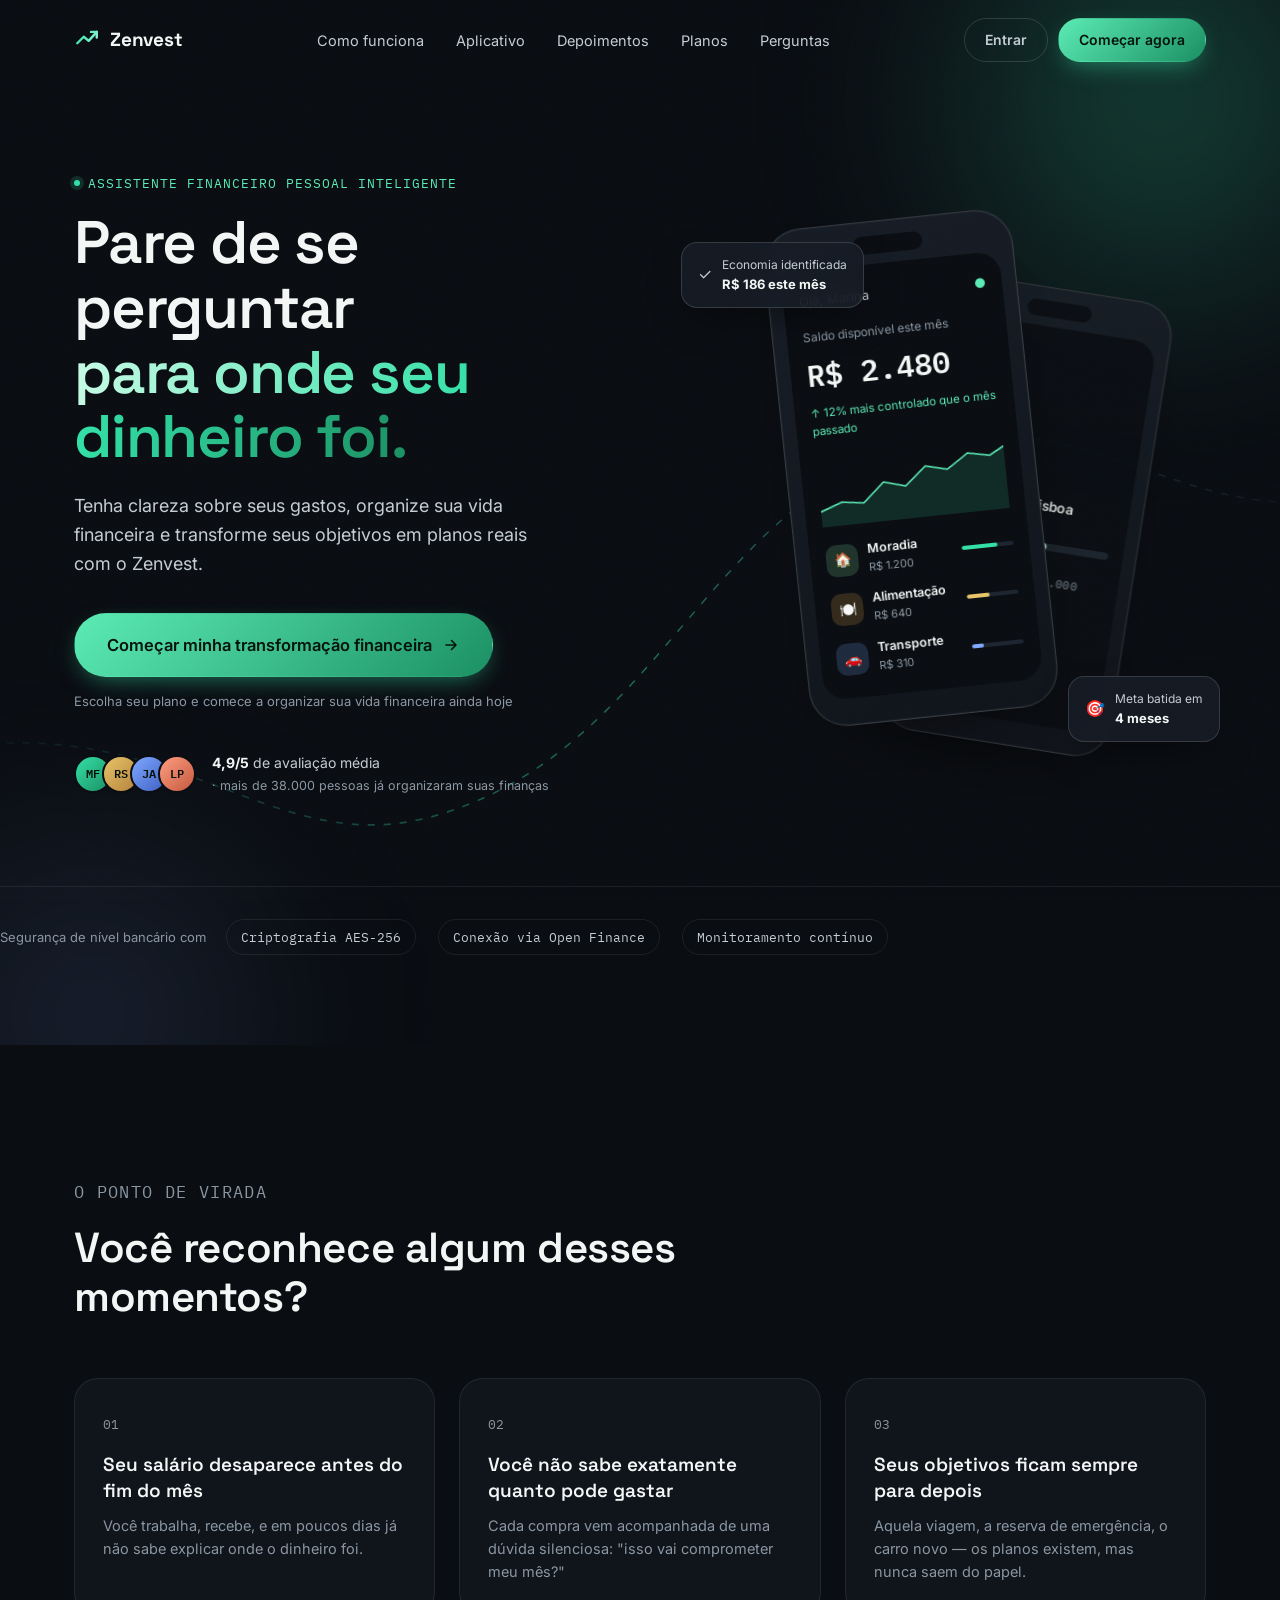
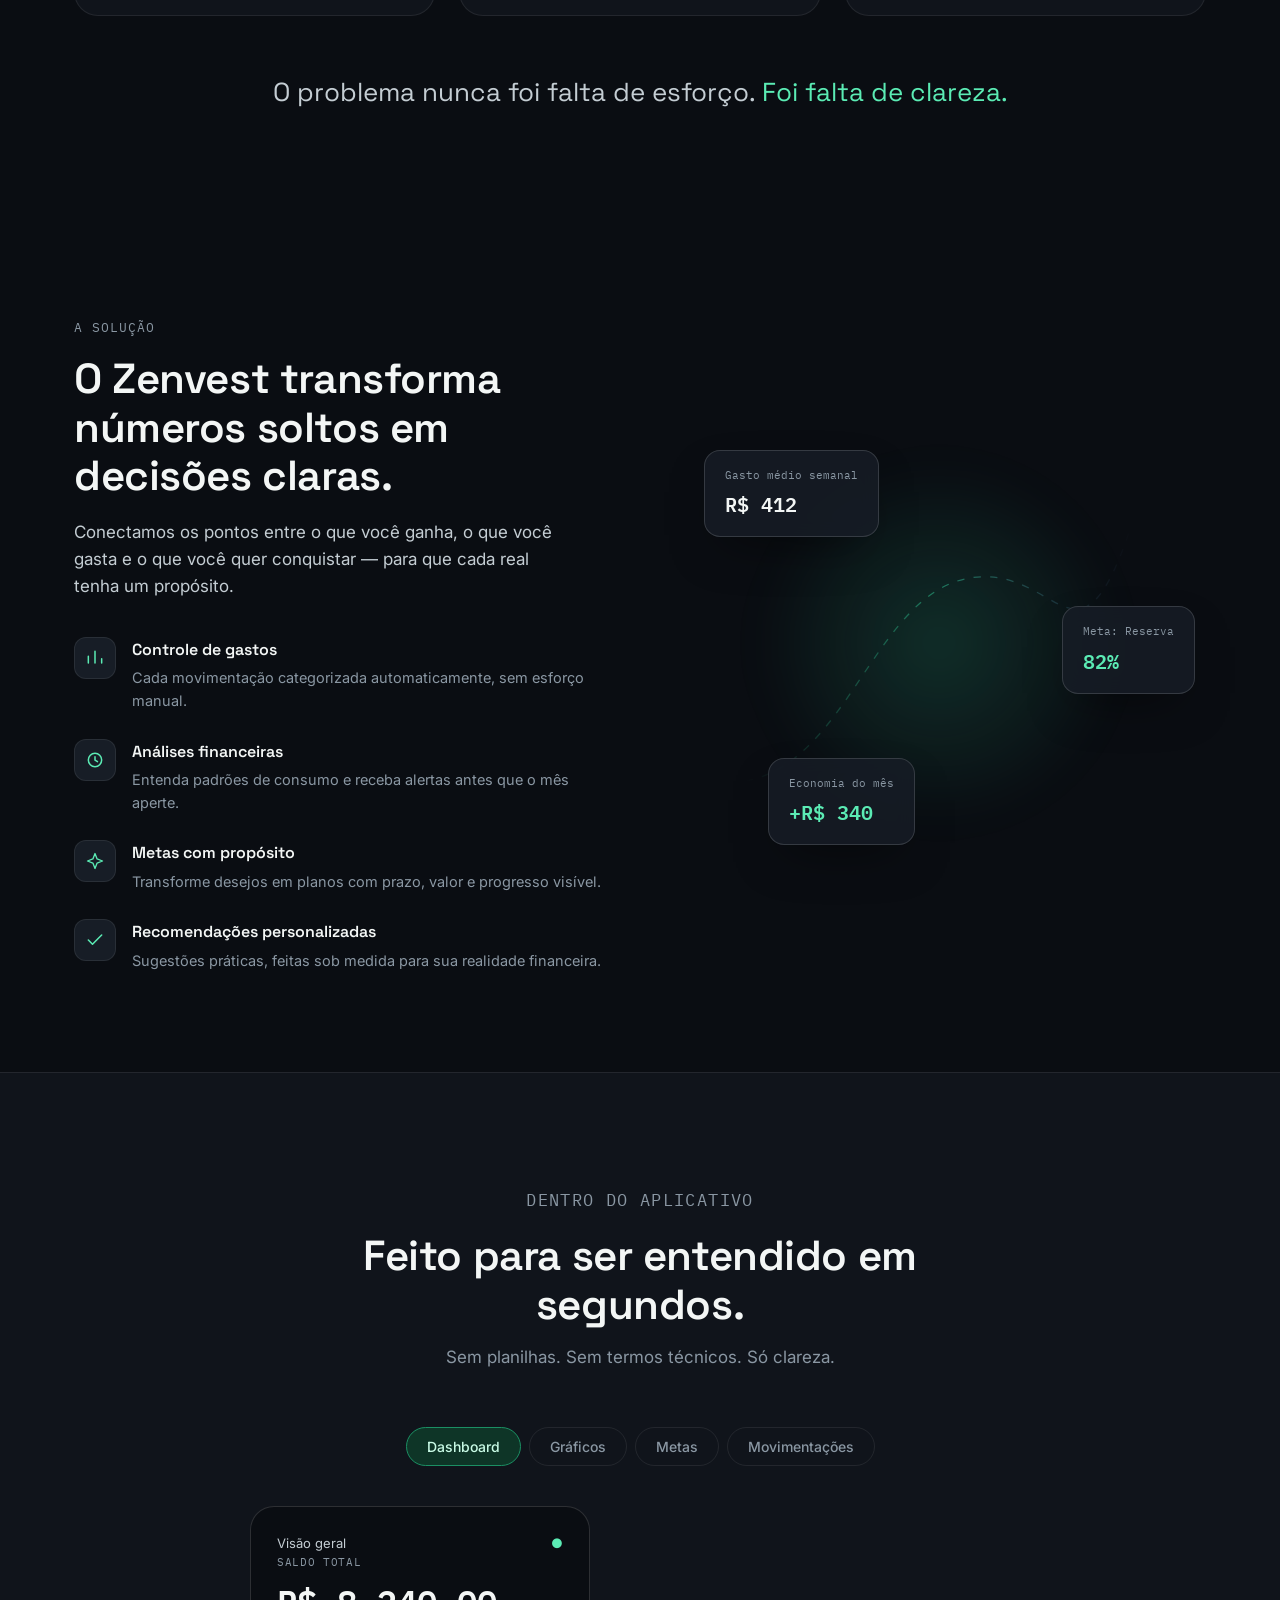
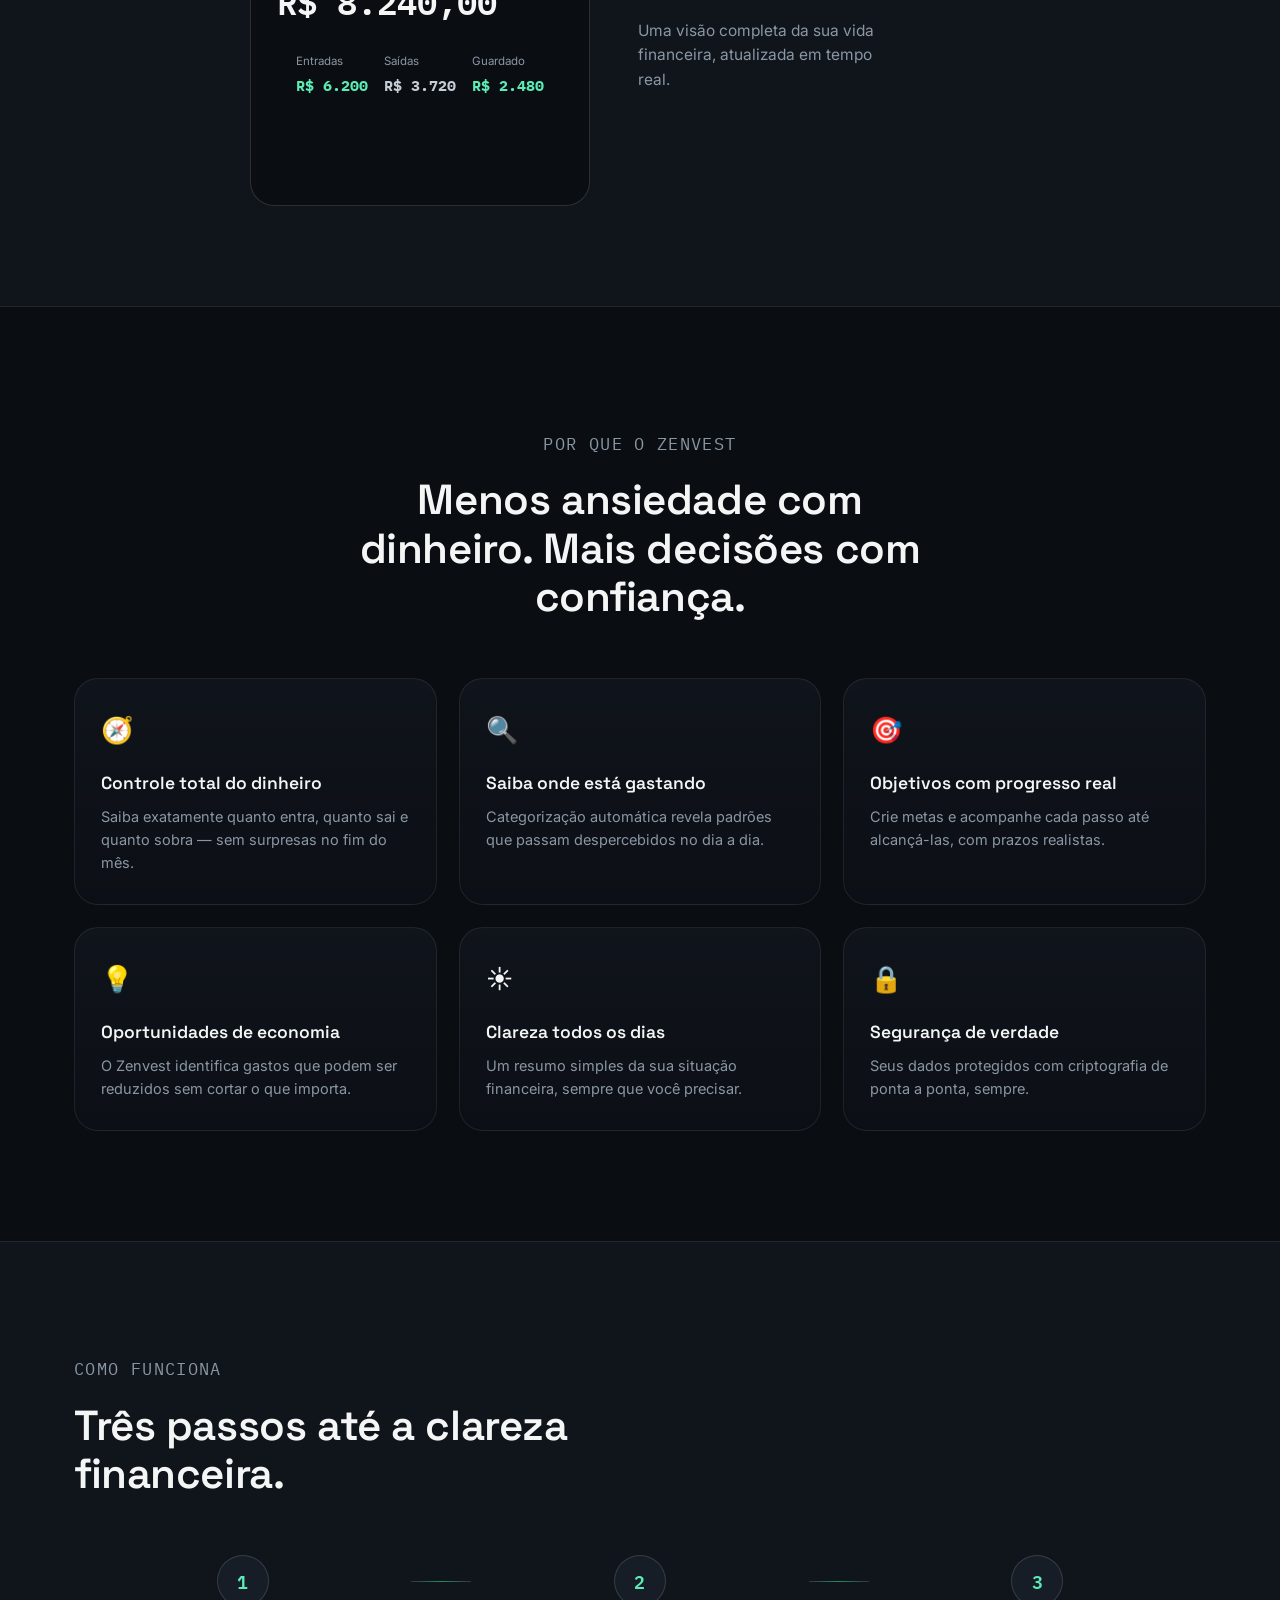
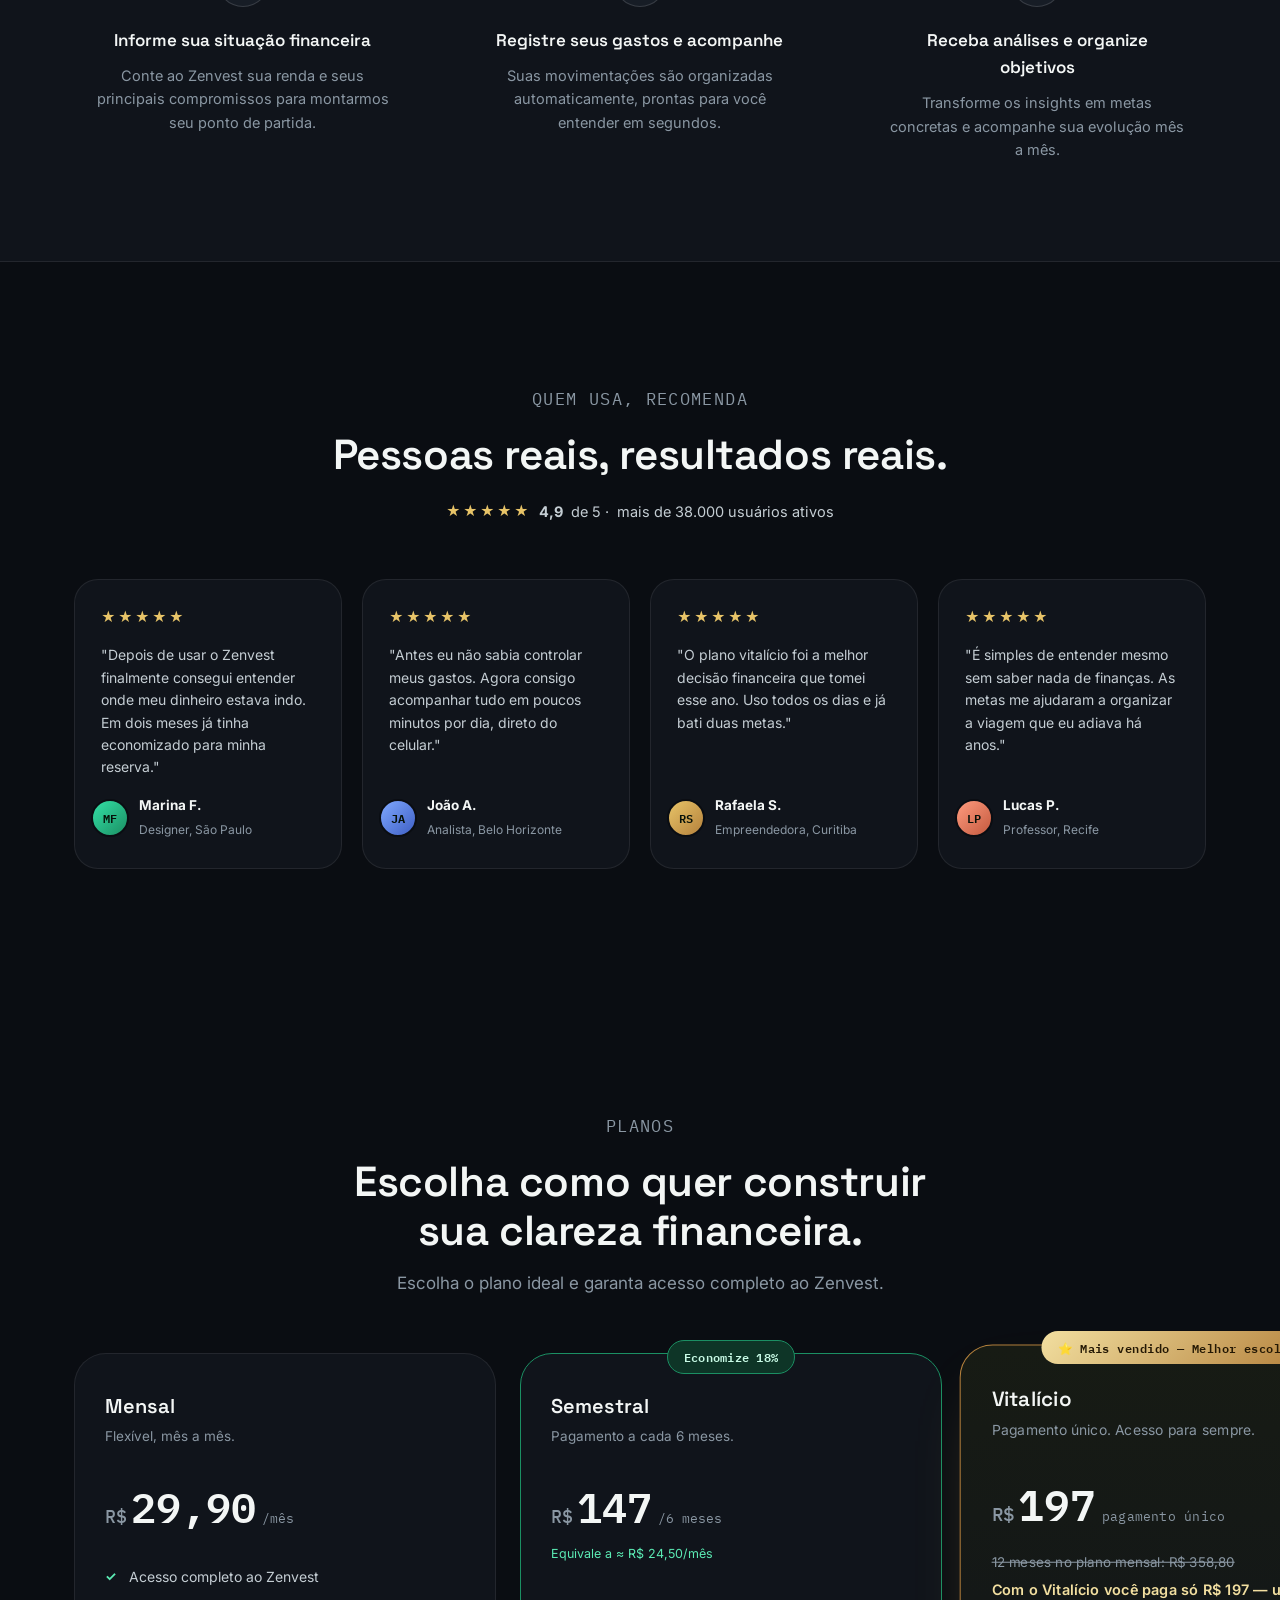
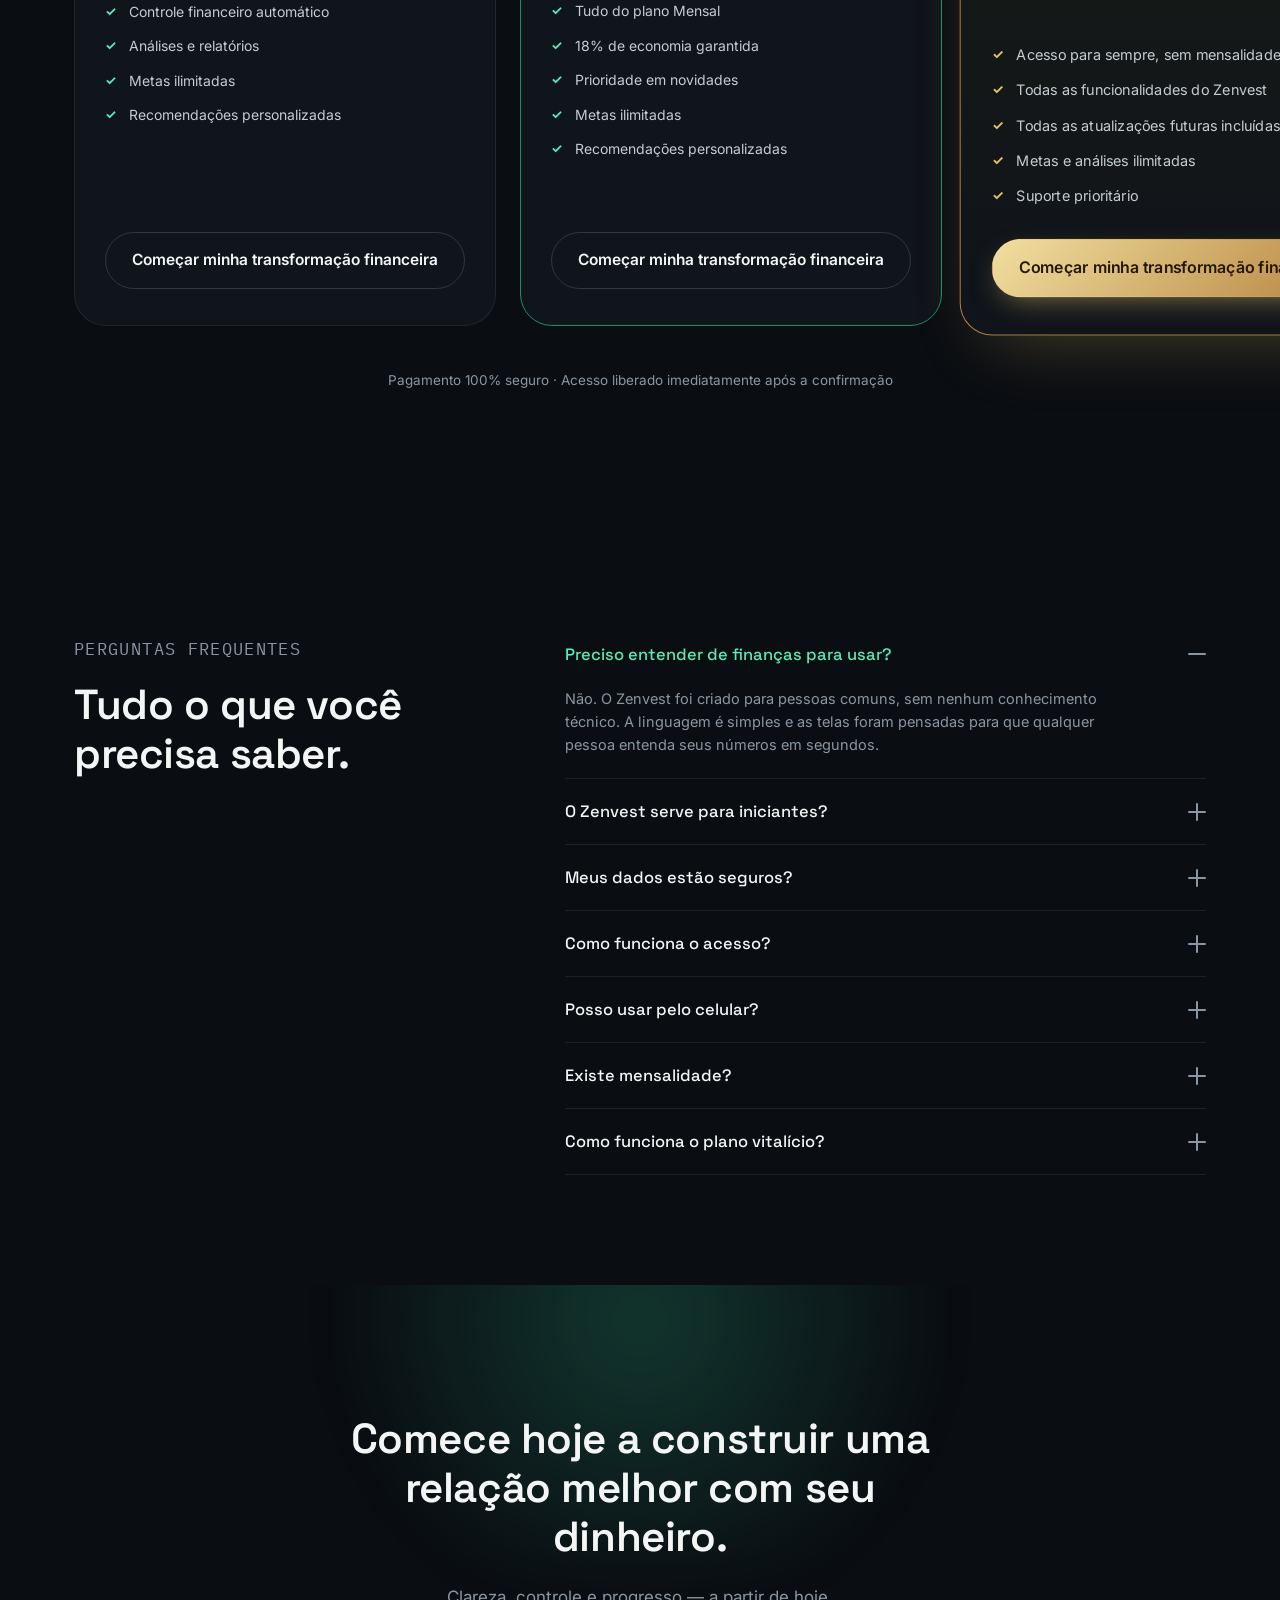
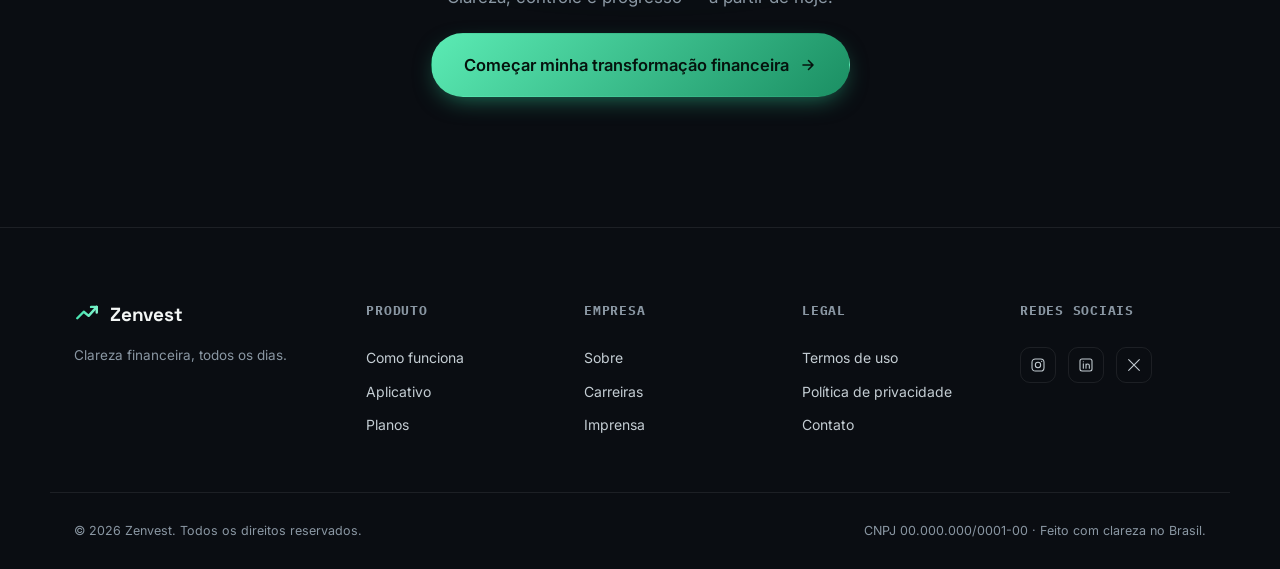
==== index.html @ 05f484bd "Add files via upload" ====
<!DOCTYPE html>
<html lang="pt-BR">
<head>
<meta charset="UTF-8">
<meta name="viewport" content="width=device-width, initial-scale=1.0">
<title>Zenvest — Transforme seus gastos em um plano para alcançar seus objetivos</title>
<meta name="description" content="O Zenvest organiza sua vida financeira, mostra para onde seu dinheiro vai e transforma seus objetivos em planos reais. Clareza, controle e liberdade financeira.">
<meta name="theme-color" content="#0A0D12">

<!-- Open Graph -->
<meta property="og:title" content="Zenvest — Clareza financeira, todos os dias.">
<meta property="og:description" content="Transforme seus gastos em um plano para alcançar seus objetivos.">
<meta property="og:type" content="website">

<link rel="preconnect" href="https://fonts.googleapis.com">
<link rel="preconnect" href="https://fonts.gstatic.com" crossorigin>
<link href="https://fonts.googleapis.com/css2?family=Space+Grotesk:wght@400;500;600;700&family=Inter:wght@400;500;600;700;800&family=IBM+Plex+Mono:wght@400;500;600&display=swap" rel="stylesheet">

<link rel="stylesheet" href="style.css">
</head>
<body>

<!-- ================= NOISE / GRAIN OVERLAY ================= -->
<div class="grain" aria-hidden="true"></div>

<svg width="0" height="0" style="position:absolute" aria-hidden="true">
  <defs>
    <linearGradient id="flowGrad" x1="0" y1="0" x2="1" y2="0">
      <stop offset="0%" stop-color="#33E0A6" stop-opacity="0"/>
      <stop offset="50%" stop-color="#33E0A6" stop-opacity="0.9"/>
      <stop offset="100%" stop-color="#7FA8FF" stop-opacity="0"/>
    </linearGradient>
  </defs>
</svg>

<!-- ================= HEADER ================= -->
<header class="header" id="header">
  <div class="container header__inner">
    <a href="#top" class="logo" aria-label="Zenvest — página inicial">
      <span class="logo__mark" aria-hidden="true">
        <svg viewBox="0 0 32 32" fill="none" xmlns="http://www.w3.org/2000/svg">
          <path d="M4 20L12 12L18 17L28 6" stroke="url(#logoGrad)" stroke-width="3" stroke-linecap="round" stroke-linejoin="round"/>
          <path d="M21 6H28V13" stroke="url(#logoGrad)" stroke-width="3" stroke-linecap="round" stroke-linejoin="round"/>
          <defs>
            <linearGradient id="logoGrad" x1="4" y1="6" x2="28" y2="20" gradientUnits="userSpaceOnUse">
              <stop stop-color="#33E0A6"/>
              <stop offset="1" stop-color="#8FF6D3"/>
            </linearGradient>
          </defs>
        </svg>
      </span>
      <span class="logo__text">Zenvest</span>
    </a>

    <nav class="nav" aria-label="Navegação principal">
      <a href="#solucao">Como funciona</a>
      <a href="#demonstracao">Aplicativo</a>
      <a href="#depoimentos">Depoimentos</a>
      <a href="#planos">Planos</a>
      <a href="#faq">Perguntas</a>
    </nav>

    <div class="header__cta">
      <a href="#planos" class="btn btn--ghost btn--sm">Entrar</a>
      <a href="#planos" class="btn btn--primary btn--sm">Começar agora</a>
    </div>

    <button class="menu-toggle" id="menuToggle" aria-label="Abrir menu" aria-expanded="false">
      <span></span><span></span><span></span>
    </button>
  </div>

  <div class="mobile-nav" id="mobileNav">
    <a href="#solucao">Como funciona</a>
    <a href="#demonstracao">Aplicativo</a>
    <a href="#depoimentos">Depoimentos</a>
    <a href="#planos">Planos</a>
    <a href="#faq">Perguntas</a>
    <a href="#planos" class="btn btn--primary">Começar agora</a>
  </div>
</header>

<main id="top">

  <!-- ================= HERO ================= -->
  <section class="hero" id="hero">
    <div class="hero__glow hero__glow--a" aria-hidden="true"></div>
    <div class="hero__glow hero__glow--b" aria-hidden="true"></div>

    <!-- Signature: the "money river" flow line running through the hero -->
    <svg class="flow-line flow-line--hero" viewBox="0 0 1440 900" preserveAspectRatio="none" aria-hidden="true">
      <path id="flowPathHero" d="M-100,650 C 200,600 300,750 500,700 C 750,640 800,420 1050,380 C 1250,350 1350,470 1550,420" />
    </svg>

    <div class="container hero__inner">
      <div class="hero__copy">
        <p class="eyebrow" data-reveal>
          <span class="eyebrow__dot"></span>Assistente financeiro pessoal inteligente
        </p>
        <h1 class="hero__title" data-reveal>
          Pare de se perguntar<br>
          <span class="text-gradient">para onde seu dinheiro foi.</span>
        </h1>
        <p class="hero__subtitle" data-reveal>
          Tenha clareza sobre seus gastos, organize sua vida financeira e transforme
          seus objetivos em planos reais com o Zenvest.
        </p>

        <div class="hero__actions" data-reveal>
          <a href="#planos" class="btn btn--primary btn--lg">
            Começar minha transformação financeira
            <svg width="18" height="18" viewBox="0 0 18 18" fill="none"><path d="M4 9H14M14 9L9.5 4.5M14 9L9.5 13.5" stroke="currentColor" stroke-width="1.6" stroke-linecap="round" stroke-linejoin="round"/></svg>
          </a>
          <p class="hero__microcopy">Escolha seu plano e comece a organizar sua vida financeira ainda hoje</p>
        </div>

        <div class="hero__proof" data-reveal>
          <div class="avatar-stack" aria-hidden="true">
            <span class="avatar" style="--c1:#33E0A6;--c2:#1B8F63;">MF</span>
            <span class="avatar" style="--c1:#E8C468;--c2:#B4813C;">RS</span>
            <span class="avatar" style="--c1:#7FA8FF;--c2:#3E5FC4;">JA</span>
            <span class="avatar" style="--c1:#FF9C7F;--c2:#C4593E;">LP</span>
          </div>
          <div class="hero__proof-text">
            <strong>4,9/5</strong> de avaliação média
            <span>· mais de 38.000 pessoas já organizaram suas finanças</span>
          </div>
        </div>
      </div>

      <div class="hero__visual" data-reveal>
        <div class="phone-stage">
          <!-- Back phone -->
          <div class="phone phone--back">
            <div class="phone__notch"></div>
            <div class="phone__screen phone__screen--goals">
              <p class="mini-label">Meta</p>
              <p class="mini-title">Viagem para Lisboa</p>
              <div class="mini-progress"><span style="width:64%"></span></div>
              <p class="mini-value">R$ 3.840 <em>de R$ 6.000</em></p>
            </div>
          </div>

          <!-- Front phone: main dashboard -->
          <div class="phone phone--front">
            <div class="phone__notch"></div>
            <div class="phone__screen">
              <div class="app-topbar">
                <span>Olá, Marina</span>
                <span class="app-topbar__icon" aria-hidden="true">●</span>
              </div>

              <div class="app-balance">
                <p class="app-balance__label">Saldo disponível este mês</p>
                <p class="app-balance__value">R$ <span id="counterBalance">2.480</span></p>
                <p class="app-balance__delta">↑ 12% mais controlado que o mês passado</p>
              </div>

              <div class="app-chart" aria-hidden="true">
                <svg viewBox="0 0 260 90" preserveAspectRatio="none">
                  <path class="app-chart__area" d="M0,70 L30,60 L60,64 L90,40 L120,48 L150,25 L180,32 L210,14 L240,20 L260,10 L260,90 L0,90 Z"/>
                  <path class="app-chart__line" d="M0,70 L30,60 L60,64 L90,40 L120,48 L150,25 L180,32 L210,14 L240,20 L260,10"/>
                </svg>
              </div>

              <div class="app-list">
                <div class="app-list__item">
                  <span class="app-list__icon" style="--bg:#20342C;--fg:#33E0A6;">🏠</span>
                  <span class="app-list__info"><strong>Moradia</strong><em>R$ 1.200</em></span>
                  <span class="app-list__bar"><i style="width:70%;background:#33E0A6;"></i></span>
                </div>
                <div class="app-list__item">
                  <span class="app-list__icon" style="--bg:#332A1B;--fg:#E8C468;">🍽️</span>
                  <span class="app-list__info"><strong>Alimentação</strong><em>R$ 640</em></span>
                  <span class="app-list__bar"><i style="width:45%;background:#E8C468;"></i></span>
                </div>
                <div class="app-list__item">
                  <span class="app-list__icon" style="--bg:#1E2A3D;--fg:#7FA8FF;">🚗</span>
                  <span class="app-list__info"><strong>Transporte</strong><em>R$ 310</em></span>
                  <span class="app-list__bar"><i style="width:24%;background:#7FA8FF;"></i></span>
                </div>
              </div>
            </div>
          </div>

          <!-- Floating chip -->
          <div class="float-chip float-chip--save">
            <span class="float-chip__icon">✓</span>
            <span>Economia identificada<br><strong>R$ 186 este mês</strong></span>
          </div>
          <div class="float-chip float-chip--goal">
            <span class="float-chip__icon">🎯</span>
            <span>Meta batida em<br><strong>4 meses</strong></span>
          </div>
        </div>
      </div>
    </div>

    <div class="hero__logos" data-reveal>
      <p>Segurança de nível bancário com</p>
      <div class="hero__logos-row">
        <span>Criptografia AES-256</span>
        <span>Conexão via Open Finance</span>
        <span>Monitoramento contínuo</span>
      </div>
    </div>
  </section>

  <!-- ================= PROBLEMA ================= -->
  <section class="problem" id="problema">
    <div class="container">
      <div class="section-head" data-reveal>
        <p class="eyebrow eyebrow--muted">O ponto de virada</p>
        <h2>Você reconhece algum desses momentos?</h2>
      </div>

      <div class="problem__grid">
        <article class="problem__card" data-reveal>
          <span class="problem__mark">01</span>
          <h3>Seu salário desaparece antes do fim do mês</h3>
          <p>Você trabalha, recebe, e em poucos dias já não sabe explicar onde o dinheiro foi.</p>
        </article>
        <article class="problem__card" data-reveal>
          <span class="problem__mark">02</span>
          <h3>Você não sabe exatamente quanto pode gastar</h3>
          <p>Cada compra vem acompanhada de uma dúvida silenciosa: "isso vai comprometer meu mês?"</p>
        </article>
        <article class="problem__card" data-reveal>
          <span class="problem__mark">03</span>
          <h3>Seus objetivos ficam sempre para depois</h3>
          <p>Aquela viagem, a reserva de emergência, o carro novo — os planos existem, mas nunca saem do papel.</p>
        </article>
      </div>

      <p class="problem__bridge" data-reveal>
        O problema nunca foi falta de esforço. <span>Foi falta de clareza.</span>
      </p>
    </div>
  </section>

  <!-- ================= SOLUÇÃO ================= -->
  <section class="solution" id="solucao">
    <div class="container solution__inner">
      <div class="solution__copy" data-reveal>
        <p class="eyebrow eyebrow--muted">A solução</p>
        <h2>O Zenvest transforma números soltos em decisões claras.</h2>
        <p class="solution__lede">
          Conectamos os pontos entre o que você ganha, o que você gasta e o que você quer
          conquistar — para que cada real tenha um propósito.
        </p>

        <ul class="solution__list">
          <li>
            <span class="solution__icon">
              <svg viewBox="0 0 24 24" fill="none"><path d="M4 18V10M12 18V4M20 18V13" stroke="currentColor" stroke-width="1.8" stroke-linecap="round"/></svg>
            </span>
            <div><strong>Controle de gastos</strong><p>Cada movimentação categorizada automaticamente, sem esforço manual.</p></div>
          </li>
          <li>
            <span class="solution__icon">
              <svg viewBox="0 0 24 24" fill="none"><circle cx="12" cy="12" r="8" stroke="currentColor" stroke-width="1.8"/><path d="M12 8V12L15 14" stroke="currentColor" stroke-width="1.8" stroke-linecap="round"/></svg>
            </span>
            <div><strong>Análises financeiras</strong><p>Entenda padrões de consumo e receba alertas antes que o mês aperte.</p></div>
          </li>
          <li>
            <span class="solution__icon">
              <svg viewBox="0 0 24 24" fill="none"><path d="M12 3L14.5 9.5L21 12L14.5 14.5L12 21L9.5 14.5L3 12L9.5 9.5L12 3Z" stroke="currentColor" stroke-width="1.6" stroke-linejoin="round"/></svg>
            </span>
            <div><strong>Metas com propósito</strong><p>Transforme desejos em planos com prazo, valor e progresso visível.</p></div>
          </li>
          <li>
            <span class="solution__icon">
              <svg viewBox="0 0 24 24" fill="none"><path d="M4 12L9 17L20 6" stroke="currentColor" stroke-width="1.8" stroke-linecap="round" stroke-linejoin="round"/></svg>
            </span>
            <div><strong>Recomendações personalizadas</strong><p>Sugestões práticas, feitas sob medida para sua realidade financeira.</p></div>
          </li>
        </ul>
      </div>

      <div class="solution__visual" data-reveal>
        <div class="orbit-card orbit-card--1">
          <span class="orbit-card__label">Gasto médio semanal</span>
          <span class="orbit-card__value">R$ 412</span>
        </div>
        <div class="orbit-card orbit-card--2">
          <span class="orbit-card__label">Meta: Reserva</span>
          <span class="orbit-card__value">82%</span>
        </div>
        <div class="orbit-card orbit-card--3">
          <span class="orbit-card__label">Economia do mês</span>
          <span class="orbit-card__value">+R$ 340</span>
        </div>
        <svg class="flow-line flow-line--solution" viewBox="0 0 500 500" aria-hidden="true">
          <path d="M40,400 C 150,380 180,200 280,180 C 380,160 400,300 460,120" />
        </svg>
        <div class="ring-glow" aria-hidden="true"></div>
      </div>
    </div>
  </section>

  <!-- ================= DEMONSTRAÇÃO DO APLICATIVO ================= -->
  <section class="demo" id="demonstracao">
    <div class="container">
      <div class="section-head section-head--center" data-reveal>
        <p class="eyebrow eyebrow--muted">Dentro do aplicativo</p>
        <h2>Feito para ser entendido em segundos.</h2>
        <p>Sem planilhas. Sem termos técnicos. Só clareza.</p>
      </div>

      <div class="demo__tabs" role="tablist" data-reveal>
        <button class="demo__tab is-active" data-tab="dashboard" role="tab" aria-selected="true">Dashboard</button>
        <button class="demo__tab" data-tab="graficos" role="tab" aria-selected="false">Gráficos</button>
        <button class="demo__tab" data-tab="metas" role="tab" aria-selected="false">Metas</button>
        <button class="demo__tab" data-tab="movimentacoes" role="tab" aria-selected="false">Movimentações</button>
      </div>

      <div class="demo__stage" data-reveal>
        <div class="demo__panel is-active" data-panel="dashboard">
          <div class="demo__frame">
            <div class="app-topbar"><span>Visão geral</span><span class="app-topbar__icon">●</span></div>
            <p class="mini-label">Saldo total</p>
            <p class="app-balance__value app-balance__value--dark">R$ 8.240,00</p>
            <div class="demo__row">
              <div class="demo__stat"><em>Entradas</em><strong class="up">R$ 6.200</strong></div>
              <div class="demo__stat"><em>Saídas</em><strong class="down">R$ 3.720</strong></div>
              <div class="demo__stat"><em>Guardado</em><strong class="up">R$ 2.480</strong></div>
            </div>
          </div>
          <p class="demo__caption">Uma visão completa da sua vida financeira, atualizada em tempo real.</p>
        </div>

        <div class="demo__panel" data-panel="graficos">
          <div class="demo__frame">
            <div class="app-topbar"><span>Gastos por categoria</span><span class="app-topbar__icon">●</span></div>
            <div class="donut-wrap">
              <svg viewBox="0 0 120 120" class="donut">
                <circle cx="60" cy="60" r="46" fill="none" stroke="#1C232B" stroke-width="16"/>
                <circle cx="60" cy="60" r="46" fill="none" stroke="#33E0A6" stroke-width="16" stroke-dasharray="289" stroke-dashoffset="120" stroke-linecap="round" transform="rotate(-90 60 60)"/>
                <circle cx="60" cy="60" r="46" fill="none" stroke="#E8C468" stroke-width="16" stroke-dasharray="289" stroke-dashoffset="230" stroke-linecap="round" transform="rotate(45 60 60)"/>
              </svg>
              <ul class="donut__legend">
                <li><i style="background:#33E0A6"></i>Moradia — 41%</li>
                <li><i style="background:#E8C468"></i>Alimentação — 26%</li>
                <li><i style="background:#1C232B;border:1px solid #333"></i>Outros — 33%</li>
              </ul>
            </div>
          </div>
          <p class="demo__caption">Gráficos simples que mostram exatamente para onde seu dinheiro está indo.</p>
        </div>

        <div class="demo__panel" data-panel="metas">
          <div class="demo__frame">
            <div class="app-topbar"><span>Minhas metas</span><span class="app-topbar__icon">●</span></div>
            <div class="goal-row">
              <p class="mini-title">Reserva de emergência</p>
              <div class="mini-progress"><span style="width:82%"></span></div>
              <p class="mini-value">R$ 8.200 <em>de R$ 10.000</em></p>
            </div>
            <div class="goal-row">
              <p class="mini-title">Viagem para Lisboa</p>
              <div class="mini-progress"><span style="width:64%"></span></div>
              <p class="mini-value">R$ 3.840 <em>de R$ 6.000</em></p>
            </div>
          </div>
          <p class="demo__caption">Acompanhe cada objetivo com prazos e valores claros, sempre à vista.</p>
        </div>

        <div class="demo__panel" data-panel="movimentacoes">
          <div class="demo__frame">
            <div class="app-topbar"><span>Movimentações</span><span class="app-topbar__icon">●</span></div>
            <div class="app-list">
              <div class="app-list__item"><span class="app-list__icon" style="--bg:#20342C;--fg:#33E0A6;">💳</span><span class="app-list__info"><strong>Supermercado</strong><em>Hoje, 14:20</em></span><span class="app-list__value down">-R$ 186</span></div>
              <div class="app-list__item"><span class="app-list__icon" style="--bg:#1E2A3D;--fg:#7FA8FF;">💼</span><span class="app-list__info"><strong>Salário</strong><em>Ontem, 09:00</em></span><span class="app-list__value up">+R$ 4.800</span></div>
              <div class="app-list__item"><span class="app-list__icon" style="--bg:#332A1B;--fg:#E8C468;">☕</span><span class="app-list__info"><strong>Cafeteria</strong><em>Ontem, 08:15</em></span><span class="app-list__value down">-R$ 24</span></div>
            </div>
          </div>
          <p class="demo__caption">Todas as transações organizadas automaticamente, sem lançar nada na mão.</p>
        </div>
      </div>
    </div>
  </section>

  <!-- ================= BENEFÍCIOS ================= -->
  <section class="benefits" id="beneficios">
    <div class="container">
      <div class="section-head section-head--center" data-reveal>
        <p class="eyebrow eyebrow--muted">Por que o Zenvest</p>
        <h2>Menos ansiedade com dinheiro. Mais decisões com confiança.</h2>
      </div>

      <div class="benefits__grid">
        <article class="benefit-card" data-reveal>
          <span class="benefit-card__icon">🧭</span>
          <h3>Controle total do dinheiro</h3>
          <p>Saiba exatamente quanto entra, quanto sai e quanto sobra — sem surpresas no fim do mês.</p>
        </article>
        <article class="benefit-card" data-reveal>
          <span class="benefit-card__icon">🔍</span>
          <h3>Saiba onde está gastando</h3>
          <p>Categorização automática revela padrões que passam despercebidos no dia a dia.</p>
        </article>
        <article class="benefit-card" data-reveal>
          <span class="benefit-card__icon">🎯</span>
          <h3>Objetivos com progresso real</h3>
          <p>Crie metas e acompanhe cada passo até alcançá-las, com prazos realistas.</p>
        </article>
        <article class="benefit-card" data-reveal>
          <span class="benefit-card__icon">💡</span>
          <h3>Oportunidades de economia</h3>
          <p>O Zenvest identifica gastos que podem ser reduzidos sem cortar o que importa.</p>
        </article>
        <article class="benefit-card" data-reveal>
          <span class="benefit-card__icon">☀️</span>
          <h3>Clareza todos os dias</h3>
          <p>Um resumo simples da sua situação financeira, sempre que você precisar.</p>
        </article>
        <article class="benefit-card" data-reveal>
          <span class="benefit-card__icon">🔒</span>
          <h3>Segurança de verdade</h3>
          <p>Seus dados protegidos com criptografia de ponta a ponta, sempre.</p>
        </article>
      </div>
    </div>
  </section>

  <!-- ================= COMO FUNCIONA ================= -->
  <section class="how" id="como-funciona">
    <div class="container">
      <div class="section-head" data-reveal>
        <p class="eyebrow eyebrow--muted">Como funciona</p>
        <h2>Três passos até a clareza financeira.</h2>
      </div>

      <div class="how__steps">
        <div class="how__step" data-reveal>
          <span class="how__num">1</span>
          <h3>Informe sua situação financeira</h3>
          <p>Conte ao Zenvest sua renda e seus principais compromissos para montarmos seu ponto de partida.</p>
        </div>
        <div class="how__connector" aria-hidden="true"></div>
        <div class="how__step" data-reveal>
          <span class="how__num">2</span>
          <h3>Registre seus gastos e acompanhe</h3>
          <p>Suas movimentações são organizadas automaticamente, prontas para você entender em segundos.</p>
        </div>
        <div class="how__connector" aria-hidden="true"></div>
        <div class="how__step" data-reveal>
          <span class="how__num">3</span>
          <h3>Receba análises e organize objetivos</h3>
          <p>Transforme os insights em metas concretas e acompanhe sua evolução mês a mês.</p>
        </div>
      </div>
    </div>
  </section>

  <!-- ================= PROVA SOCIAL ================= -->
  <section class="social" id="depoimentos">
    <div class="container">
      <div class="section-head section-head--center" data-reveal>
        <p class="eyebrow eyebrow--muted">Quem usa, recomenda</p>
        <h2>Pessoas reais, resultados reais.</h2>
        <div class="rating-summary">
          <div class="stars" aria-hidden="true">★★★★★</div>
          <strong>4,9</strong> de 5 · <span>mais de 38.000 usuários ativos</span>
        </div>
      </div>

      <div class="testimonials" data-reveal>
        <article class="testimonial-card">
          <div class="stars" aria-hidden="true">★★★★★</div>
          <p>"Depois de usar o Zenvest finalmente consegui entender onde meu dinheiro estava indo. Em dois meses já tinha economizado para minha reserva."</p>
          <div class="testimonial-card__author">
            <span class="avatar" style="--c1:#33E0A6;--c2:#1B8F63;">MF</span>
            <div><strong>Marina F.</strong><em>Designer, São Paulo</em></div>
          </div>
        </article>
        <article class="testimonial-card">
          <div class="stars" aria-hidden="true">★★★★★</div>
          <p>"Antes eu não sabia controlar meus gastos. Agora consigo acompanhar tudo em poucos minutos por dia, direto do celular."</p>
          <div class="testimonial-card__author">
            <span class="avatar" style="--c1:#7FA8FF;--c2:#3E5FC4;">JA</span>
            <div><strong>João A.</strong><em>Analista, Belo Horizonte</em></div>
          </div>
        </article>
        <article class="testimonial-card">
          <div class="stars" aria-hidden="true">★★★★★</div>
          <p>"O plano vitalício foi a melhor decisão financeira que tomei esse ano. Uso todos os dias e já bati duas metas."</p>
          <div class="testimonial-card__author">
            <span class="avatar" style="--c1:#E8C468;--c2:#B4813C;">RS</span>
            <div><strong>Rafaela S.</strong><em>Empreendedora, Curitiba</em></div>
          </div>
        </article>
        <article class="testimonial-card">
          <div class="stars" aria-hidden="true">★★★★★</div>
          <p>"É simples de entender mesmo sem saber nada de finanças. As metas me ajudaram a organizar a viagem que eu adiava há anos."</p>
          <div class="testimonial-card__author">
            <span class="avatar" style="--c1:#FF9C7F;--c2:#C4593E;">LP</span>
            <div><strong>Lucas P.</strong><em>Professor, Recife</em></div>
          </div>
        </article>
      </div>
    </div>
  </section>

  <!-- ================= PLANOS ================= -->
  <section class="pricing" id="planos">
    <div class="container">
      <div class="section-head section-head--center" data-reveal>
        <p class="eyebrow eyebrow--muted">Planos</p>
        <h2>Escolha como quer construir sua clareza financeira.</h2>
        <p>Escolha o plano ideal e garanta acesso completo ao Zenvest.</p>
      </div>

      <div class="pricing__grid" data-reveal>
        <!-- MENSAL -->
        <article class="plan-card">
          <div class="plan-card__head">
            <h3>Mensal</h3>
            <p>Flexível, mês a mês.</p>
          </div>
          <p class="plan-card__price"><span>R$</span>29,90<em>/mês</em></p>
          <ul class="plan-card__list">
            <li>Acesso completo ao Zenvest</li>
            <li>Controle financeiro automático</li>
            <li>Análises e relatórios</li>
            <li>Metas ilimitadas</li>
            <li>Recomendações personalizadas</li>
          </ul>
          <a href="/mensal" class="btn btn--outline btn--block">Começar minha transformação financeira</a>
        </article>

        <!-- SEMESTRAL -->
        <article class="plan-card plan-card--highlight-secondary">
          <span class="plan-card__badge plan-card__badge--secondary">Economize 18%</span>
          <div class="plan-card__head">
            <h3>Semestral</h3>
            <p>Pagamento a cada 6 meses.</p>
          </div>
          <p class="plan-card__price"><span>R$</span>147<em>/6 meses</em></p>
          <p class="plan-card__equiv">Equivale a ≈ R$ 24,50/mês</p>
          <ul class="plan-card__list">
            <li>Tudo do plano Mensal</li>
            <li>18% de economia garantida</li>
            <li>Prioridade em novidades</li>
            <li>Metas ilimitadas</li>
            <li>Recomendações personalizadas</li>
          </ul>
          <a href="/semestral" class="btn btn--outline btn--block">Começar minha transformação financeira</a>
        </article>

        <!-- VITALÍCIO -->
        <article class="plan-card plan-card--featured">
          <span class="plan-card__badge">⭐ Mais vendido — Melhor escolha</span>
          <div class="plan-card__head">
            <h3>Vitalício</h3>
            <p>Pagamento único. Acesso para sempre.</p>
          </div>
          <p class="plan-card__price"><span>R$</span>197<em>pagamento único</em></p>
          <div class="plan-card__compare">
            <p><s>12 meses no plano mensal: R$ 358,80</s></p>
            <p class="plan-card__save">Com o Vitalício você paga só R$ 197 — uma vez.</p>
          </div>
          <ul class="plan-card__list">
            <li>Acesso para sempre, sem mensalidades</li>
            <li>Todas as funcionalidades do Zenvest</li>
            <li>Todas as atualizações futuras incluídas</li>
            <li>Metas e análises ilimitadas</li>
            <li>Suporte prioritário</li>
          </ul>
          <a href="/vitalicio" class="btn btn--gold btn--block">Começar minha transformação financeira</a>
        </article>
      </div>

      <p class="pricing__footnote" data-reveal>Pagamento 100% seguro · Acesso liberado imediatamente após a confirmação</p>
    </div>
  </section>

  <!-- ================= FAQ ================= -->
  <section class="faq" id="faq">
    <div class="container faq__inner">
      <div class="section-head" data-reveal>
        <p class="eyebrow eyebrow--muted">Perguntas frequentes</p>
        <h2>Tudo o que você precisa saber.</h2>
      </div>

      <div class="accordion" data-reveal>
        <div class="accordion__item is-open">
          <button class="accordion__trigger" aria-expanded="true">
            Preciso entender de finanças para usar?
            <span class="accordion__icon"></span>
          </button>
          <div class="accordion__panel">
            <p>Não. O Zenvest foi criado para pessoas comuns, sem nenhum conhecimento técnico. A linguagem é simples e as telas foram pensadas para que qualquer pessoa entenda seus números em segundos.</p>
          </div>
        </div>
        <div class="accordion__item">
          <button class="accordion__trigger" aria-expanded="false">
            O Zenvest serve para iniciantes?
            <span class="accordion__icon"></span>
          </button>
          <div class="accordion__panel">
            <p>Sim, principalmente. A maioria das pessoas que usam o Zenvest nunca tinha controlado as finanças antes. O aplicativo guia você passo a passo, desde o primeiro dia.</p>
          </div>
        </div>
        <div class="accordion__item">
          <button class="accordion__trigger" aria-expanded="false">
            Meus dados estão seguros?
            <span class="accordion__icon"></span>
          </button>
          <div class="accordion__panel">
            <p>Sim. Usamos criptografia de nível bancário e nunca compartilhamos suas informações com terceiros. A segurança dos seus dados é prioridade em cada decisão que tomamos.</p>
          </div>
        </div>
        <div class="accordion__item">
          <button class="accordion__trigger" aria-expanded="false">
            Como funciona o acesso?
            <span class="accordion__icon"></span>
          </button>
          <div class="accordion__panel">
            <p>Após escolher seu plano, você recebe acesso imediato ao aplicativo Zenvest, disponível para uso em qualquer dispositivo conectado à internet.</p>
          </div>
        </div>
        <div class="accordion__item">
          <button class="accordion__trigger" aria-expanded="false">
            Posso usar pelo celular?
            <span class="accordion__icon"></span>
          </button>
          <div class="accordion__panel">
            <p>Sim. O Zenvest foi desenhado primeiro para o celular, para que você acompanhe suas finanças de onde estiver, a qualquer momento.</p>
          </div>
        </div>
        <div class="accordion__item">
          <button class="accordion__trigger" aria-expanded="false">
            Existe mensalidade?
            <span class="accordion__icon"></span>
          </button>
          <div class="accordion__panel">
            <p>Depende do plano escolhido. Os planos Mensal e Semestral são assinaturas com cobrança recorrente, feita automaticamente no período contratado. O plano Vitalício é pago uma única vez e não gera nenhuma cobrança recorrente.</p>
          </div>
        </div>
        <div class="accordion__item">
          <button class="accordion__trigger" aria-expanded="false">
            Como funciona o plano vitalício?
            <span class="accordion__icon"></span>
          </button>
          <div class="accordion__panel">
            <p>Você paga uma única vez e garante acesso ao Zenvest para sempre, incluindo todas as atualizações e funcionalidades futuras — sem nenhuma cobrança adicional.</p>
          </div>
        </div>
      </div>
    </div>
  </section>

  <!-- ================= CTA FINAL ================= -->
  <section class="final-cta">
    <div class="final-cta__glow" aria-hidden="true"></div>
    <div class="container final-cta__inner" data-reveal>
      <h2>Comece hoje a construir uma relação melhor com seu dinheiro.</h2>
      <p>Clareza, controle e progresso — a partir de hoje.</p>
      <a href="#planos" class="btn btn--primary btn--lg">
        Começar minha transformação financeira
        <svg width="18" height="18" viewBox="0 0 18 18" fill="none"><path d="M4 9H14M14 9L9.5 4.5M14 9L9.5 13.5" stroke="currentColor" stroke-width="1.6" stroke-linecap="round" stroke-linejoin="round"/></svg>
      </a>
    </div>
  </section>

</main>

<!-- ================= FOOTER ================= -->
<footer class="footer">
  <div class="container footer__inner">
    <div class="footer__brand">
      <a href="#top" class="logo">
        <span class="logo__mark" aria-hidden="true">
          <svg viewBox="0 0 32 32" fill="none" xmlns="http://www.w3.org/2000/svg">
            <path d="M4 20L12 12L18 17L28 6" stroke="url(#logoGradFooter)" stroke-width="3" stroke-linecap="round" stroke-linejoin="round"/>
            <path d="M21 6H28V13" stroke="url(#logoGradFooter)" stroke-width="3" stroke-linecap="round" stroke-linejoin="round"/>
            <defs>
              <linearGradient id="logoGradFooter" x1="4" y1="6" x2="28" y2="20" gradientUnits="userSpaceOnUse">
                <stop stop-color="#33E0A6"/><stop offset="1" stop-color="#8FF6D3"/>
              </linearGradient>
            </defs>
          </svg>
        </span>
        <span class="logo__text">Zenvest</span>
      </a>
      <p>Clareza financeira, todos os dias.</p>
    </div>

    <nav class="footer__col" aria-label="Produto">
      <h4>Produto</h4>
      <a href="#solucao">Como funciona</a>
      <a href="#demonstracao">Aplicativo</a>
      <a href="#planos">Planos</a>
    </nav>

    <nav class="footer__col" aria-label="Empresa">
      <h4>Empresa</h4>
      <a href="#">Sobre</a>
      <a href="#">Carreiras</a>
      <a href="#">Imprensa</a>
    </nav>

    <nav class="footer__col" aria-label="Legal">
      <h4>Legal</h4>
      <a href="#">Termos de uso</a>
      <a href="#">Política de privacidade</a>
      <a href="#">Contato</a>
    </nav>

    <div class="footer__col footer__col--social">
      <h4>Redes sociais</h4>
      <div class="social-icons">
        <a href="#" aria-label="Instagram">
          <svg viewBox="0 0 24 24" fill="none"><rect x="3" y="3" width="18" height="18" rx="5" stroke="currentColor" stroke-width="1.6"/><circle cx="12" cy="12" r="4" stroke="currentColor" stroke-width="1.6"/><circle cx="17.5" cy="6.5" r="1" fill="currentColor"/></svg>
        </a>
        <a href="#" aria-label="LinkedIn">
          <svg viewBox="0 0 24 24" fill="none"><rect x="3" y="3" width="18" height="18" rx="3" stroke="currentColor" stroke-width="1.6"/><path d="M8 10V17M8 7V7.01M12 17V13C12 11.5 13 10.5 14.5 10.5C16 10.5 17 11.5 17 13V17M12 10.5V17" stroke="currentColor" stroke-width="1.6" stroke-linecap="round"/></svg>
        </a>
        <a href="#" aria-label="X / Twitter">
          <svg viewBox="0 0 24 24" fill="none"><path d="M4 4L20 20M20 4L4 20" stroke="currentColor" stroke-width="1.6" stroke-linecap="round"/></svg>
        </a>
      </div>
    </div>
  </div>

  <div class="container footer__bottom">
    <p>© 2026 Zenvest. Todos os direitos reservados.</p>
    <p>CNPJ 00.000.000/0001-00 · Feito com clareza no Brasil.</p>
  </div>
</footer>

<!-- Botão flutuante mobile -->
<a href="#planos" class="sticky-cta">Começar minha transformação financeira</a>

<script src="script.js"></script>
</body>
</html>
---- style.css ----
/* =========================================================
   ZENVEST — Design tokens
   Palette: near-black navy void + emerald/mint accent (growth,
   clarity) + soft gold reserved only for the lifetime plan.
   Type: Space Grotesk (display) / Inter (body) / IBM Plex Mono (numbers)
   ========================================================= */

:root{
  /* Color */
  --bg-void:      #0A0D12;
  --bg-surface:   #10141B;
  --bg-elevated:  #171D26;
  --bg-elevated-2:#1D2530;
  --line:         rgba(255,255,255,0.08);
  --line-strong:  rgba(255,255,255,0.14);

  --text-primary: #F3F6F5;
  --text-secondary:#C4CDD3;
  --text-muted:   #8A97A3;

  --mint-100:     #C9FBE6;
  --mint-400:     #5BEBB4;
  --mint-500:     #33E0A6;
  --mint-700:     #1B8F63;
  --mint-900:     #0E3527;

  --gold-300:     #F2DFA0;
  --gold-500:     #E8C468;
  --gold-700:     #B4813C;

  --blue-400:     #7FA8FF;
  --coral-400:    #FF9C7F;

  --danger:       #FF8577;

  /* Type */
  --font-display: 'Space Grotesk', 'Inter', sans-serif;
  --font-body:    'Inter', sans-serif;
  --font-mono:    'IBM Plex Mono', monospace;

  /* Layout */
  --container: 1180px;
  --radius-sm: 10px;
  --radius-md: 16px;
  --radius-lg: 24px;
  --radius-xl: 32px;

  --ease: cubic-bezier(.22,.61,.36,1);
}

/* =========================================================
   RESET
   ========================================================= */
*, *::before, *::after{ box-sizing: border-box; }
html{
  scroll-behavior: smooth;
  overflow-x: hidden;
  width: 100%;
}
body{
  margin:0;
  background: var(--bg-void);
  color: var(--text-primary);
  font-family: var(--font-body);
  font-size: 16px;
  line-height: 1.6;
  -webkit-font-smoothing: antialiased;
  overflow-x: hidden;
  width: 100%;
  position: relative;
}
img{ max-width:100%; display:block; }
svg{ display:block; max-width: 100%; }
a{ color: inherit; text-decoration: none; }
ul{ margin:0; padding:0; list-style:none; }
button{ font-family: inherit; cursor:pointer; }
h1,h2,h3,h4,p{ margin:0; }

@media (prefers-reduced-motion: reduce){
  *{ animation-duration: 0.001ms !important; animation-iteration-count: 1 !important; transition-duration: 0.001ms !important; scroll-behavior:auto !important; }
}

:focus-visible{
  outline: 2px solid var(--mint-400);
  outline-offset: 3px;
  border-radius: 4px;
}

.container{
  width: 100%;
  max-width: var(--container);
  margin: 0 auto;
  padding: 0 20px;
}
@media (min-width: 640px){
  .container{ padding: 0 32px; }
}
@media (min-width: 1080px){
  .container{ padding: 0 24px; }
}

/* subtle film grain over the whole page for a premium, non-flat feel */
.grain{
  position: fixed; inset:0; pointer-events:none; z-index: 999;
  opacity: 0.035;
  background-image: url("data:image/svg+xml,%3Csvg xmlns='http://www.w3.org/2000/svg' width='120' height='120'%3E%3Cfilter id='n'%3E%3CfeTurbulence type='fractalNoise' baseFrequency='0.85' numOctaves='2' stitchTiles='stitch'/%3E%3C/filter%3E%3Crect width='100%25' height='100%25' filter='url(%23n)'/%3E%3C/svg%3E");
  mix-blend-mode: overlay;
}

/* =========================================================
   TYPOGRAPHY
   ========================================================= */
.eyebrow{
  display:inline-flex; align-items:center; gap:8px;
  font-family: var(--font-mono);
  font-size: 12.5px;
  letter-spacing: 0.08em;
  text-transform: uppercase;
  color: var(--mint-400);
  margin-bottom: 18px;
}
.eyebrow__dot{
  width:6px; height:6px; border-radius:50%;
  background: var(--mint-500);
  box-shadow: 0 0 0 4px rgba(51,224,166,0.16);
}
.eyebrow--muted{ color: var(--text-muted); }
.eyebrow--muted .eyebrow__dot{ background: var(--text-muted); box-shadow:0 0 0 4px rgba(138,151,163,0.14); }

h2{
  font-family: var(--font-display);
  font-weight: 600;
  font-size: clamp(28px, 4vw, 42px);
  line-height: 1.16;
  letter-spacing: -0.01em;
  color: var(--text-primary);
}

.text-gradient{
  background: linear-gradient(100deg, var(--mint-100), var(--mint-500) 55%, var(--mint-700));
  -webkit-background-clip: text;
  background-clip: text;
  color: transparent;
}

.section-head{ max-width: 640px; margin-bottom: 56px; }
.section-head p{ color: var(--text-muted); font-size: 17px; margin-top: 14px; }
.section-head--center{ max-width: 620px; margin-left:auto; margin-right:auto; text-align:center; }

/* =========================================================
   BUTTONS
   ========================================================= */
.btn{
  display:inline-flex; align-items:center; justify-content:center; gap:10px;
  font-family: var(--font-body);
  font-weight: 600;
  font-size: 15.5px;
  padding: 15px 26px;
  border-radius: 100px;
  border: 1px solid transparent;
  transition: transform .35s var(--ease), box-shadow .35s var(--ease), background .35s var(--ease), border-color .35s var(--ease);
  white-space: nowrap;
}
.btn svg{ transition: transform .3s var(--ease); }
.btn:hover svg{ transform: translateX(3px); }

.btn--primary{
  background: linear-gradient(135deg, var(--mint-400), var(--mint-700));
  color: #05130D;
  box-shadow: 0 8px 24px -8px rgba(51,224,166,0.55);
}
.btn--primary:hover{ transform: translateY(-2px); box-shadow: 0 14px 32px -10px rgba(51,224,166,0.65); }

.btn--ghost{
  background: transparent; color: var(--text-secondary); border-color: var(--line-strong);
}
.btn--ghost:hover{ color: var(--text-primary); border-color: var(--text-secondary); }

.btn--outline{
  width:100%;
  background: transparent;
  color: var(--text-primary);
  border-color: var(--line-strong);
}
.btn--outline:hover{ border-color: var(--mint-400); color: var(--mint-100); background: rgba(51,224,166,0.06); }

.btn--gold{
  width:100%;
  background: linear-gradient(135deg, var(--gold-300), var(--gold-700));
  color: #241804;
  box-shadow: 0 10px 28px -10px rgba(232,196,104,0.55);
}
.btn--gold:hover{ transform: translateY(-2px); box-shadow: 0 16px 34px -10px rgba(232,196,104,0.65); }

.btn--block{ width:100%; }
.btn--sm{ padding: 10px 20px; font-size: 14px; }
.btn--lg{ padding: 18px 32px; font-size: 16.5px; }

/* =========================================================
   HEADER
   ========================================================= */
.header{
  position: fixed; top:0; left:0; right:0; z-index: 500;
  padding: 18px 0;
  transition: background .4s var(--ease), border-color .4s var(--ease), padding .4s var(--ease);
  border-bottom: 1px solid transparent;
}
.header.is-scrolled{
  background: rgba(10,13,18,0.78);
  backdrop-filter: blur(16px) saturate(140%);
  -webkit-backdrop-filter: blur(16px) saturate(140%);
  border-bottom: 1px solid var(--line);
  padding: 12px 0;
}
.header__inner{ display:flex; align-items:center; justify-content:space-between; gap: 24px; }

.logo{ display:flex; align-items:center; gap:10px; }
.logo__mark{ width:26px; height:26px; }
.logo__mark svg{ width:100%; height:100%; }
.logo__text{ font-family: var(--font-display); font-weight:700; font-size: 19px; letter-spacing: -0.01em; }

.nav{ display:flex; align-items:center; gap: 32px; }
.nav a{ font-size: 14.5px; color: var(--text-secondary); position:relative; transition: color .3s; }
.nav a::after{
  content:''; position:absolute; left:0; bottom:-6px; width:0; height:1px; background: var(--mint-400);
  transition: width .3s var(--ease);
}
.nav a:hover{ color: var(--text-primary); }
.nav a:hover::after{ width:100%; }

.header__cta{ display:flex; align-items:center; gap:10px; }

.menu-toggle{ display:none; flex-direction:column; gap:5px; background:none; border:none; padding:6px; }
.menu-toggle span{ width:22px; height:2px; background: var(--text-primary); border-radius: 2px; transition: transform .3s, opacity .3s; }
.menu-toggle[aria-expanded="true"] span:nth-child(1){ transform: translateY(7px) rotate(45deg); }
.menu-toggle[aria-expanded="true"] span:nth-child(2){ opacity:0; }
.menu-toggle[aria-expanded="true"] span:nth-child(3){ transform: translateY(-7px) rotate(-45deg); }

.mobile-nav{
  display:none; flex-direction:column; gap:2px;
  position: fixed; top:64px; left:16px; right:16px; z-index: 499;
  background: var(--bg-elevated); border:1px solid var(--line); border-radius: var(--radius-md);
  padding: 12px; box-shadow: 0 20px 50px -20px rgba(0,0,0,0.6);
  transform: translateY(-12px); opacity:0; pointer-events:none;
  transition: transform .3s var(--ease), opacity .3s var(--ease);
}
.mobile-nav.is-open{ transform: translateY(0); opacity:1; pointer-events:auto; }
.mobile-nav a{ padding: 12px 10px; font-size:15px; color: var(--text-secondary); border-radius:8px; }
.mobile-nav a:hover{ background: var(--bg-elevated-2); color: var(--text-primary); }
.mobile-nav .btn{ margin-top:8px; }

/* =========================================================
   HERO
   ========================================================= */
.hero{
  position: relative;
  padding: 168px 0 90px;
  overflow: clip;
}
.hero__glow{ position:absolute; border-radius:50%; filter: blur(90px); pointer-events:none; z-index:0; }
.hero__glow--a{ width:560px; height:560px; top:-180px; right:-160px; background: radial-gradient(circle, rgba(51,224,166,0.30), transparent 70%); }
.hero__glow--b{ width:460px; height:460px; bottom:-200px; left:-140px; background: radial-gradient(circle, rgba(127,168,255,0.18), transparent 70%); }

.flow-line{ position:absolute; inset:0; width:100%; height:100%; z-index:0; pointer-events:none; }
.flow-line path{
  fill:none; stroke: url(#flowGrad); stroke-width:1.4; opacity:0.5;
  stroke-dasharray: 8 10;
  animation: flowDash 14s linear infinite;
}
@keyframes flowDash{ to{ stroke-dashoffset: -400; } }

.hero__inner{
  position:relative; z-index:1;
  display:grid; grid-template-columns: 1.05fr 0.95fr; gap: 48px; align-items:center;
}

.hero__title{
  font-family: var(--font-display);
  font-weight: 600;
  font-size: clamp(34px, 5.2vw, 60px);
  line-height: 1.08;
  letter-spacing: -0.02em;
  margin: 0 0 22px;
}
.hero__subtitle{
  font-size: 18px;
  color: var(--text-secondary);
  max-width: 480px;
  margin-bottom: 34px;
}
.hero__actions{ display:flex; flex-direction:column; align-items:flex-start; gap:14px; margin-bottom:40px; }
.hero__microcopy{ font-size: 13px; color: var(--text-muted); }

.hero__proof{ display:flex; align-items:center; gap:16px; }
.avatar-stack{ display:flex; }
.avatar{
  width:38px; height:38px; border-radius:50%;
  display:flex; align-items:center; justify-content:center;
  font-family: var(--font-mono); font-size:12px; font-weight:600;
  color: #061109;
  background: linear-gradient(135deg, var(--c1), var(--c2));
  border: 2px solid var(--bg-void);
  margin-left:-10px;
}
.avatar-stack .avatar:first-child{ margin-left:0; }
.hero__proof-text{ font-size: 14px; color: var(--text-secondary); }
.hero__proof-text strong{ color: var(--text-primary); }
.hero__proof-text span{ display:block; color: var(--text-muted); font-size:12.5px; margin-top:2px; }

.hero__logos{
  position:relative; z-index:1;
  margin-top: 90px; padding-top: 32px; border-top: 1px solid var(--line);
  display:flex; align-items:center; gap:20px; flex-wrap:wrap;
}
.hero__logos p{ font-size:13px; color: var(--text-muted); }
.hero__logos-row{ display:flex; gap: 22px; flex-wrap:wrap; }
.hero__logos-row span{
  font-family: var(--font-mono); font-size: 12.5px; color: var(--text-secondary);
  padding: 7px 14px; border:1px solid var(--line); border-radius: 100px;
}

/* --- Phone mockups --- */
.hero__visual{ position:relative; z-index:1; }
.phone-stage{ position:relative; height: 560px; display:flex; align-items:center; justify-content:center; }

.phone{
  position:absolute;
  width: 250px; height: 500px;
  background: linear-gradient(160deg, var(--bg-elevated), var(--bg-surface));
  border-radius: 38px;
  border: 1px solid var(--line-strong);
  box-shadow: 0 40px 80px -30px rgba(0,0,0,0.6), inset 0 0 0 1px rgba(255,255,255,0.03);
  padding: 14px;
  overflow:hidden;
}
.phone__notch{
  width:70px; height:18px; background: var(--bg-void); border-radius: 100px;
  margin: 0 auto 10px;
}
.phone__screen{
  background: var(--bg-void);
  border-radius: 24px;
  height: calc(100% - 40px);
  padding: 20px 16px;
  display:flex; flex-direction:column; gap:16px;
}

.phone--back{
  --base-transform: translate(78px, 34px) rotate(9deg) scale(0.92);
  transform: var(--base-transform);
  opacity: 0.9;
  animation: floatSlow 7s ease-in-out infinite;
}
.phone--front{
  --base-transform: translate(-38px, -14px) rotate(-6deg);
  transform: var(--base-transform);
  animation: floatSlow 6s ease-in-out infinite .4s;
}
@keyframes floatSlow{
  0%,100%{ transform: var(--base-transform, translate(0,0)) translateY(0px); }
  50%{ transform: var(--base-transform, translate(0,0)) translateY(-10px); }
}

.phone__screen--goals{ justify-content:center; }
.mini-label{ font-size:11px; color: var(--text-muted); text-transform:uppercase; letter-spacing:0.06em; font-family: var(--font-mono); }
.mini-title{ font-size:15px; font-weight:600; margin-top:4px; }
.mini-progress{ height:8px; background: var(--bg-elevated-2); border-radius: 100px; margin-top:12px; overflow:hidden; }
.mini-progress span{ display:block; height:100%; background: linear-gradient(90deg, var(--mint-500), var(--mint-100)); border-radius:100px; }
.mini-value{ font-family: var(--font-mono); font-size:13px; margin-top:8px; color: var(--text-secondary); }
.mini-value em{ font-style:normal; color: var(--text-muted); }

.app-topbar{ display:flex; align-items:center; justify-content:space-between; font-size:13px; color: var(--text-secondary); }
.app-topbar__icon{ color: var(--mint-400); }

.app-balance__label{ font-size:12px; color: var(--text-muted); }
.app-balance__value{ font-family: var(--font-mono); font-size:30px; font-weight:600; margin-top:4px; }
.app-balance__value--dark{ color: var(--text-primary); font-size:34px; }
.app-balance__delta{ font-size:11.5px; color: var(--mint-400); margin-top:6px; }

.app-chart{ height:70px; }
.app-chart svg{ width:100%; height:100%; }
.app-chart__area{ fill: rgba(51,224,166,0.14); stroke:none; }
.app-chart__line{ fill:none; stroke: var(--mint-400); stroke-width:2; stroke-linecap:round; stroke-linejoin:round; }

.app-list{ display:flex; flex-direction:column; gap:12px; }
.app-list__item{ display:flex; align-items:center; gap:10px; }
.app-list__icon{
  width:32px; height:32px; border-radius: 10px; background: var(--bg, var(--bg-elevated-2));
  display:flex; align-items:center; justify-content:center; font-size:14px; flex-shrink:0;
}
.app-list__info{ display:flex; flex-direction:column; font-size:12.5px; flex:1; min-width:0; }
.app-list__info strong{ font-weight:600; }
.app-list__info em{ font-style:normal; color: var(--text-muted); font-size:11px; }
.app-list__bar{ width:52px; height:4px; background: var(--bg-elevated-2); border-radius:100px; overflow:hidden; flex-shrink:0; }
.app-list__bar i{ display:block; height:100%; border-radius:100px; }
.app-list__value{ font-family: var(--font-mono); font-size:12.5px; font-weight:600; }
.app-list__value.up{ color: var(--mint-400); }
.app-list__value.down{ color: var(--text-secondary); }

.float-chip{
  position:absolute; z-index:2;
  display:flex; align-items:center; gap:10px;
  background: rgba(23,29,38,0.85);
  border: 1px solid var(--line-strong);
  backdrop-filter: blur(12px);
  padding: 12px 16px; border-radius: 16px;
  font-size: 12px; color: var(--text-secondary);
  box-shadow: 0 16px 40px -14px rgba(0,0,0,0.55);
  animation: floatSlow 5.5s ease-in-out infinite;
}
.float-chip strong{ color: var(--text-primary); font-size:13px; }
.float-chip__icon{ font-size:16px; }
.float-chip--save{ --base-transform: translate(0,0); top: 40px; left: -10px; animation-delay: .8s; }
.float-chip--goal{ --base-transform: translate(0,0); bottom: 20px; right: -14px; animation-delay: 1.4s; }

/* =========================================================
   PROBLEM
   ========================================================= */
.problem{ padding: 120px 0 100px; position:relative; }
.problem__grid{ display:grid; grid-template-columns: repeat(3, 1fr); gap: 24px; }
.problem__card{
  background: var(--bg-surface); border:1px solid var(--line); border-radius: var(--radius-lg);
  padding: 32px 28px; transition: border-color .3s, transform .3s;
}
.problem__card:hover{ border-color: var(--line-strong); transform: translateY(-4px); }
.problem__mark{ font-family: var(--font-mono); color: var(--text-muted); font-size:13px; }
.problem__card h3{ font-family: var(--font-display); font-size:19px; font-weight:600; margin: 16px 0 10px; line-height:1.35; }
.problem__card p{ color: var(--text-muted); font-size:14.5px; }

.problem__bridge{
  margin-top: 56px; text-align:center; font-family: var(--font-display);
  font-size: clamp(20px,3vw,26px); color: var(--text-secondary);
}
.problem__bridge span{ color: var(--mint-400); }

/* =========================================================
   SOLUTION
   ========================================================= */
.solution{ padding: 100px 0; position:relative; }
.solution__inner{ display:grid; grid-template-columns: 1fr 1fr; gap: 64px; align-items:center; }
.solution__lede{ font-size:17px; color: var(--text-secondary); margin: 18px 0 36px; max-width: 480px; }
.solution__list{ display:flex; flex-direction:column; gap: 26px; }
.solution__list li{ display:flex; gap:16px; align-items:flex-start; }
.solution__icon{
  width:42px; height:42px; flex-shrink:0; border-radius:12px;
  background: var(--bg-elevated); border:1px solid var(--line);
  display:flex; align-items:center; justify-content:center; color: var(--mint-400);
}
.solution__icon svg{ width:20px; height:20px; }
.solution__list strong{ font-family: var(--font-display); font-size:16px; font-weight:600; }
.solution__list p{ color: var(--text-muted); font-size:14.5px; margin-top:4px; }

.solution__visual{ position:relative; height: 460px; }
.orbit-card{
  position:absolute; background: rgba(23,29,38,0.85); border:1px solid var(--line-strong);
  backdrop-filter: blur(10px); border-radius: 16px; padding:16px 20px;
  box-shadow: 0 20px 50px -20px rgba(0,0,0,0.55);
  display:flex; flex-direction:column; gap:4px;
  animation: floatSlow 6.5s ease-in-out infinite;
}
.orbit-card__label{ font-family: var(--font-mono); font-size:11px; color: var(--text-muted); }
.orbit-card__value{ font-family: var(--font-mono); font-size:20px; font-weight:600; }
.orbit-card--1{ top:8%; left:6%; --base-transform: translate(0,0); }
.orbit-card--2{ top:42%; right:2%; --base-transform: translate(0,0); animation-delay:.6s; }
.orbit-card--2 .orbit-card__value{ color: var(--mint-400); }
.orbit-card--3{ bottom:6%; left:18%; --base-transform: translate(0,0); animation-delay:1.1s; }
.orbit-card--3 .orbit-card__value{ color: var(--mint-400); }

.flow-line--solution{ position:absolute; inset:0; width:100%; height:100%; z-index:-1; }
.ring-glow{
  position:absolute; inset:10%; border-radius:50%;
  background: radial-gradient(circle, rgba(51,224,166,0.16), transparent 65%);
  filter: blur(20px); z-index:-2;
}

/* =========================================================
   DEMO
   ========================================================= */
.demo{ padding: 100px 0; background: var(--bg-surface); border-top:1px solid var(--line); border-bottom:1px solid var(--line); }
.demo__tabs{ display:flex; gap:8px; justify-content:center; flex-wrap:wrap; margin-bottom: 40px; }
.demo__tab{
  background: transparent; border:1px solid var(--line); color: var(--text-muted);
  padding: 10px 20px; border-radius: 100px; font-size:14px; font-weight:500;
  transition: all .3s var(--ease);
}
.demo__tab:hover{ color: var(--text-primary); border-color: var(--line-strong); }
.demo__tab.is-active{ background: var(--mint-900); color: var(--mint-100); border-color: var(--mint-700); }

.demo__panel{ display:none; }
.demo__panel.is-active{ display:grid; grid-template-columns: 340px 1fr; gap: 48px; align-items:center; max-width: 780px; margin: 0 auto; }
.demo__frame{
  background: var(--bg-void); border:1px solid var(--line-strong); border-radius: var(--radius-lg);
  padding: 26px; min-height: 300px;
}
.demo__row{ display:flex; gap:16px; margin-top:22px; flex-wrap:wrap; justify-content:center; }
.demo__stat{ display:flex; flex-direction:column; gap:4px; }
.demo__stat em{ font-style:normal; font-size:11.5px; color: var(--text-muted); }
.demo__stat strong{ font-family: var(--font-mono); font-size:15px; }
.demo__stat strong.up{ color: var(--mint-400); }
.demo__stat strong.down{ color: var(--text-secondary); }
.demo__caption{ color: var(--text-muted); font-size:15.5px; max-width: 260px; }

.donut-wrap{ display:flex; align-items:center; gap:20px; margin-top:14px; flex-wrap:wrap; justify-content:center; }
.donut{ width:110px; height:110px; }
.donut__legend{ display:flex; flex-direction:column; gap:8px; font-size:12.5px; color: var(--text-secondary); }
.donut__legend i{ width:8px; height:8px; border-radius:2px; display:inline-block; margin-right:8px; }

.goal-row{ margin-bottom:18px; }
.goal-row:last-child{ margin-bottom:0; }

/* =========================================================
   BENEFITS
   ========================================================= */
.benefits{ padding: 110px 0; }
.benefits__grid{ display:grid; grid-template-columns: repeat(3, 1fr); gap: 22px; }
.benefit-card{
  padding: 30px 26px; border-radius: var(--radius-lg);
  background: linear-gradient(180deg, var(--bg-surface), rgba(16,20,27,0.4));
  border:1px solid var(--line);
  transition: border-color .3s, transform .3s;
}
.benefit-card:hover{ border-color: var(--mint-700); transform: translateY(-4px); }
.benefit-card__icon{ font-size: 26px; display:inline-block; margin-bottom:18px; }
.benefit-card h3{ font-family: var(--font-display); font-size:17.5px; font-weight:600; margin-bottom:8px; }
.benefit-card p{ color: var(--text-muted); font-size:14.5px; }

/* =========================================================
   HOW IT WORKS
   ========================================================= */
.how{ padding: 100px 0; background: var(--bg-surface); border-top:1px solid var(--line); border-bottom:1px solid var(--line); }
.how__steps{ display:flex; align-items:flex-start; gap: 0; }
.how__step{ flex:1; text-align:center; padding: 0 20px; }
.how__num{
  display:flex; align-items:center; justify-content:center;
  width:52px; height:52px; margin:0 auto 20px; border-radius:50%;
  font-family: var(--font-mono); font-size:18px; font-weight:600;
  background: var(--bg-elevated); border:1px solid var(--line-strong); color: var(--mint-400);
}
.how__step h3{ font-family: var(--font-display); font-size:17px; font-weight:600; margin-bottom:10px; }
.how__step p{ color: var(--text-muted); font-size:14.5px; }
.how__connector{ flex:0 0 60px; height:1px; background: linear-gradient(90deg, var(--line-strong), var(--mint-700), var(--line-strong)); margin-top:26px; }

/* =========================================================
   SOCIAL PROOF
   ========================================================= */
.social{ padding: 110px 0; }
.rating-summary{ display:flex; align-items:center; justify-content:center; gap:8px; margin-top:20px; font-size:14.5px; color: var(--text-secondary); }
.stars{ color: var(--gold-500); letter-spacing:2px; font-size:14px; }

.testimonials{ display:grid; grid-template-columns: repeat(4, 1fr); gap: 20px; margin-top: 48px; }
.testimonial-card{
  background: var(--bg-surface); border:1px solid var(--line); border-radius: var(--radius-lg);
  padding: 26px; display:flex; flex-direction:column; gap:16px;
  transition: transform .3s, border-color .3s;
}
.testimonial-card:hover{ transform: translateY(-4px); border-color: var(--line-strong); }
.testimonial-card p{ font-size: 14px; color: var(--text-secondary); line-height:1.6; flex:1; }
.testimonial-card__author{ display:flex; align-items:center; gap:10px; }
.testimonial-card__author strong{ display:block; font-size:13.5px; }
.testimonial-card__author em{ font-style:normal; font-size:12px; color: var(--text-muted); }

/* =========================================================
   PRICING
   ========================================================= */
.pricing{ padding: 120px 0; position:relative; }
.pricing__grid{ display:grid; grid-template-columns: repeat(3, 1fr); gap: 24px; align-items:stretch; }

.plan-card{
  position:relative;
  background: var(--bg-surface); border: 1px solid var(--line); border-radius: var(--radius-xl);
  padding: 36px 30px; display:flex; flex-direction:column;
  transition: transform .35s var(--ease), border-color .35s;
}
.plan-card:hover{ transform: translateY(-6px); border-color: var(--line-strong); }

.plan-card__badge{
  position:absolute; top:-14px; left:50%; transform:translateX(-50%);
  font-family: var(--font-mono); font-size:11.5px; font-weight:600; letter-spacing:0.02em;
  padding:7px 16px; border-radius:100px; white-space:nowrap;
  background: var(--bg-elevated-2); color: var(--text-secondary); border:1px solid var(--line-strong);
}
.plan-card__badge--secondary{ background: var(--mint-900); color: var(--mint-100); border-color: var(--mint-700); }

.plan-card__head h3{ font-family: var(--font-display); font-size:20px; font-weight:600; }
.plan-card__head p{ color: var(--text-muted); font-size:13.5px; margin-top:4px; }

.plan-card__price{
  font-family: var(--font-mono); font-size: 42px; font-weight:600; margin: 26px 0 4px;
  display:flex; align-items:baseline; gap:4px; flex-wrap:wrap;
}
.plan-card__price span{ font-size:18px; font-weight:500; color: var(--text-muted); }
.plan-card__price em{ font-style:normal; font-size:13px; font-weight:400; color: var(--text-muted); margin-left:2px; }
.plan-card__equiv{ font-size:12.5px; color: var(--mint-400); margin-bottom: 14px; }

.plan-card__compare{ margin: 6px 0 18px; }
.plan-card__compare s{ color: var(--text-muted); font-size:13px; }
.plan-card__save{ color: var(--gold-300); font-size:14px; font-weight:600; margin-top:4px; }

.plan-card__list{ display:flex; flex-direction:column; gap:12px; margin: 22px 0 30px; flex:1; }
.plan-card__list li{ font-size:14px; color: var(--text-secondary); padding-left:24px; position:relative; }
.plan-card__list li::before{
  content:'✓'; position:absolute; left:0; top:0; color: var(--mint-400); font-weight:700; font-size:13px;
}

.plan-card--highlight-secondary{ border-color: var(--mint-700); }

.plan-card--featured{
  background: linear-gradient(180deg, #171B14, var(--bg-surface));
  border: 1px solid var(--gold-700);
  box-shadow: 0 30px 70px -30px rgba(232,196,104,0.30);
  transform: scale(1.03);
}
.plan-card--featured:hover{ transform: scale(1.03) translateY(-6px); }
.plan-card--featured .plan-card__list li::before{ color: var(--gold-500); }
.plan-card--featured .plan-card__badge{
  background: linear-gradient(135deg, var(--gold-300), var(--gold-700)); color:#241804; border:none;
}

.pricing__footnote{ text-align:center; margin-top: 44px; color: var(--text-muted); font-size:13.5px; }

/* =========================================================
   FAQ
   ========================================================= */
.faq{ padding: 110px 0; }
.faq__inner{ display:grid; grid-template-columns: 0.8fr 1.2fr; gap: 64px; }
.accordion__item{ border-bottom: 1px solid var(--line); }
.accordion__trigger{
  width:100%; display:flex; align-items:center; justify-content:space-between;
  background:none; border:none; color: var(--text-primary);
  font-family: var(--font-display); font-size:16.5px; font-weight:500;
  padding: 22px 0; text-align:left;
}
.accordion__icon{
  position:relative; width:18px; height:18px; flex-shrink:0; margin-left:16px;
}
.accordion__icon::before, .accordion__icon::after{
  content:''; position:absolute; background: var(--text-muted); border-radius:2px;
  transition: transform .3s var(--ease);
}
.accordion__icon::before{ width:18px; height:2px; top:8px; left:0; }
.accordion__icon::after{ width:2px; height:18px; top:0; left:8px; }
.accordion__item.is-open .accordion__icon::after{ transform: rotate(90deg); opacity:0; }
.accordion__item.is-open .accordion__trigger{ color: var(--mint-400); }

.accordion__panel{
  max-height:0; overflow:hidden; transition: max-height .4s var(--ease);
}
.accordion__panel p{ padding-bottom: 22px; color: var(--text-muted); font-size:14.5px; max-width: 560px; }
.accordion__item.is-open .accordion__panel{ max-height: 240px; }

/* =========================================================
   FINAL CTA
   ========================================================= */
.final-cta{ position:relative; padding: 130px 0; text-align:center; overflow:hidden; }
.final-cta__glow{
  position:absolute; top:-40%; left:50%; transform:translateX(-50%);
  width:800px; height:500px; background: radial-gradient(circle, rgba(51,224,166,0.20), transparent 65%);
  filter: blur(30px);
}
.final-cta__inner{ position:relative; z-index:1; display:flex; flex-direction:column; align-items:center; gap:22px; }
.final-cta h2{ max-width: 620px; }
.final-cta p{ color: var(--text-muted); font-size:17px; }

/* =========================================================
   FOOTER
   ========================================================= */
.footer{ border-top: 1px solid var(--line); padding: 72px 0 28px; }
.footer__inner{ display:grid; grid-template-columns: 1.4fr 1fr 1fr 1fr 1fr; gap: 32px; margin-bottom: 56px; }
.footer__brand p{ color: var(--text-muted); font-size:13.5px; margin-top:14px; max-width:220px; }
.footer__col h4{ font-size:12.5px; text-transform:uppercase; letter-spacing:0.06em; color: var(--text-muted); margin-bottom:16px; font-family: var(--font-mono); }
.footer__col{ display:flex; flex-direction:column; gap:11px; }
.footer__col a{ font-size:14px; color: var(--text-secondary); transition: color .3s; }
.footer__col a:hover{ color: var(--mint-400); }
.social-icons{ display:flex; gap:12px; }
.social-icons a{
  width:36px; height:36px; border-radius:10px; border:1px solid var(--line);
  display:flex; align-items:center; justify-content:center; color: var(--text-secondary);
  transition: border-color .3s, color .3s;
}
.social-icons a svg{ width:16px; height:16px; }
.social-icons a:hover{ border-color: var(--mint-500); color: var(--mint-400); }

.footer__bottom{
  display:flex; justify-content:space-between; flex-wrap:wrap; gap:10px;
  padding-top: 28px; border-top: 1px solid var(--line);
  font-size: 12.5px; color: var(--text-muted);
}

/* =========================================================
   STICKY MOBILE CTA
   ========================================================= */
.sticky-cta{
  display:none;
  position: fixed; bottom: 16px; left:16px; right:16px; z-index: 400;
  text-align:center; padding: 15px; border-radius: 100px;
  font-weight:600; font-size:14.5px; color:#05130D;
  background: linear-gradient(135deg, var(--mint-400), var(--mint-700));
  box-shadow: 0 16px 40px -14px rgba(51,224,166,0.55);
}

/* =========================================================
   SCROLL REVEAL
   ========================================================= */
[data-reveal]{
  opacity:0; transform: translateY(24px);
  transition: opacity .7s var(--ease), transform .7s var(--ease);
}
[data-reveal].is-visible{ opacity:1; transform: translateY(0); }

/* =========================================================
   RESPONSIVE
   Breakpoints tuned for 320 / 375 / 390 / 414 / 640 / 768 / 900 / 1080
   ========================================================= */

/* ---- Large tablet / small desktop ---- */
@media (max-width: 1080px){
  .footer__inner{ grid-template-columns: 1fr 1fr 1fr; }
  .footer__brand{ grid-column: 1 / -1; margin-bottom: 12px; }
}

/* ---- Tablet: nav becomes hamburger, grids drop to 2 columns ---- */
@media (max-width: 900px){
  .nav, .header__cta{ display:none; }
  .menu-toggle{ display:flex; }
  .mobile-nav{ display:flex; }

  .hero__inner{ grid-template-columns: 1fr; row-gap: 56px; }
  .problem__grid, .benefits__grid{ grid-template-columns: 1fr 1fr; }
  .testimonials{ grid-template-columns: 1fr 1fr; }

  .solution__inner{ grid-template-columns: 1fr; gap: 52px; }
  .solution__visual{ height: 340px; }

  .demo__panel.is-active{ grid-template-columns: 1fr; text-align:center; justify-items:center; }
  .demo__frame{ width:100%; max-width: 320px; margin: 0 auto; }
  .demo__caption{ max-width: 320px; margin: 0 auto; }

  .how__steps{ flex-direction:column; gap: 40px; }
  .how__connector{ display:none; }

  .pricing__grid{ grid-template-columns: 1fr; max-width: 440px; margin: 0 auto; }
  .plan-card--featured{ order:-1; transform:none; }
  .plan-card--featured:hover{ transform: translateY(-4px); }

  .faq__inner{ grid-template-columns: 1fr; gap: 32px; }

  .sticky-cta{ display:block; }
  body{ padding-bottom: 84px; }
}

/* ---- Mobile menu: full-screen overlay, big tap targets ---- */
@media (max-width: 900px){
  .mobile-nav{
    position: fixed;
    inset: 0;
    top: 0;
    left: 0; right: 0; bottom: 0;
    width: 100%;
    height: 100dvh;
    background: rgba(10,13,18,0.98);
    backdrop-filter: blur(20px);
    -webkit-backdrop-filter: blur(20px);
    border: none;
    border-radius: 0;
    box-shadow: none;
    padding: 96px 24px 40px;
    justify-content: flex-start;
    gap: 6px;
    overflow-y: auto;
    -webkit-overflow-scrolling: touch;
  }
  .mobile-nav a{
    font-family: var(--font-display);
    font-size: 22px;
    font-weight: 500;
    padding: 16px 12px;
    border-bottom: 1px solid var(--line);
    border-radius: 0;
    min-height: 48px;
    display:flex; align-items:center;
  }
  .mobile-nav a:hover{ background: transparent; color: var(--mint-400); }
  .mobile-nav .btn{
    margin-top: 24px;
    width: 100%;
    justify-content: center;
    padding: 18px 26px;
    font-size: 16px;
  }
}

/* ---- Hero: dedicated mobile composition ---- */
@media (max-width: 900px){
  .hero{ padding: 128px 0 64px; }

  .hero__copy{ text-align: center; display:flex; flex-direction:column; align-items:center; }
  .eyebrow{ justify-content:center; }
  .hero__title{ font-size: clamp(30px, 8vw, 40px); }
  .hero__subtitle{ max-width: 440px; font-size: 16.5px; }

  .hero__actions{ align-items:center; width:100%; gap:16px; }
  .hero__actions .btn--lg{
    width: 100%;
    max-width: 380px;
    padding: 17px 20px;
    text-align:center;
  }
  .hero__microcopy{ text-align:center; max-width: 300px; }

  .hero__proof{ flex-wrap:wrap; justify-content:center; text-align:left; }

  .hero__visual{ width: 100%; }
  .phone-stage{
    height: 404px;
    max-width: 320px;
    margin: 0 auto;
  }
  .phone{ width: 180px; height: 360px; padding: 11px; border-radius: 30px; }
  .phone__notch{ width: 50px; height: 13px; margin-bottom: 8px; }
  .phone__screen{ border-radius: 19px; padding: 15px 12px; gap: 12px; }
  .phone--back{ --base-transform: translate(56px, 24px) rotate(9deg) scale(0.92); }
  .phone--front{ --base-transform: translate(-27px, -10px) rotate(-6deg); }
  .app-balance__value{ font-size: 24px; }
  .app-balance__value--dark{ font-size: 26px; }
  .mini-title{ font-size: 13px; }
  .app-list__icon{ width: 26px; height: 26px; font-size: 12px; }
  .app-list__info{ font-size: 11px; }

  .hero__logos{
    margin-top: 56px; padding-top: 28px;
    flex-direction: column; align-items:center; text-align:center; gap:14px;
  }
  .hero__logos-row{ justify-content:center; }
}

@media (max-width: 640px){
  .hero{ padding: 116px 0 56px; }
  .hero__title{ font-size: clamp(28px, 9vw, 36px); line-height:1.14; }
  .hero__subtitle{ font-size: 16px; }

  .phone-stage{ height: 314px; max-width: 250px; margin: 0 auto; }
  .phone{ width: 140px; height: 280px; padding: 9px; border-radius: 24px; }
  .phone__notch{ width: 38px; height: 10px; margin-bottom: 6px; }
  .phone__screen{ border-radius: 15px; padding: 12px 10px; gap: 9px; }
  .phone--back{ --base-transform: translate(44px, 19px) rotate(9deg) scale(0.92); }
  .phone--front{ --base-transform: translate(-21px, -8px) rotate(-6deg); }
  .app-balance__value{ font-size: 19px; }
  .app-balance__value--dark{ font-size: 21px; }
  .app-chart{ height: 44px; }
  .app-list{ gap: 8px; }
  .mini-title{ font-size: 11.5px; }
  .mini-value{ font-size: 11px; }

  .float-chip{ font-size: 10.5px; padding: 8px 11px; gap:7px; }
  .float-chip strong{ font-size: 11px; }
  .float-chip__icon{ font-size:13px; }
  .float-chip--save{ top: 8px; left: 0; }
  .float-chip--goal{ bottom: 4px; right: 0; }
}

@media (max-width: 400px){
  .phone-stage{ height: 258px; max-width: 205px; margin: 0 auto; }
  .phone{ width: 115px; height: 230px; padding: 7px; border-radius: 20px; }
  .phone__notch{ width: 30px; height: 8px; margin-bottom: 5px; }
  .phone__screen{ padding: 10px 8px; gap: 7px; }
  .phone--back{ --base-transform: translate(36px, 16px) rotate(9deg) scale(0.92); }
  .phone--front{ --base-transform: translate(-17px, -6px) rotate(-6deg); }
  .app-balance__value{ font-size: 16px; }
  .app-list__icon{ width: 22px; height: 22px; font-size: 10px; }
  .float-chip--goal{ display:none; }
}

/* ---- Section rhythm & typography on mobile ---- */
@media (max-width: 900px){
  h2{ font-size: clamp(26px, 7vw, 34px); }
  .section-head{ margin-bottom: 40px; }
  .section-head p{ font-size: 15.5px; }

  .problem{ padding: 76px 0; }
  .solution{ padding: 76px 0; }
  .demo{ padding: 76px 0; }
  .benefits{ padding: 76px 0; }
  .how{ padding: 76px 0; }
  .social{ padding: 76px 0; }
  .pricing{ padding: 88px 0; }
  .faq{ padding: 76px 0; }
  .final-cta{ padding: 96px 0; }

  .problem__bridge{ margin-top: 40px; }
}

@media (max-width: 640px){
  .problem__grid, .benefits__grid, .testimonials{ grid-template-columns: 1fr; gap: 18px; }
  .problem__card, .benefit-card{ padding: 26px 22px; }
  .testimonial-card{ padding: 22px; }

  .solution__copy{ text-align:left; }
  .solution__list li{ align-items:flex-start; }

  .demo__tabs{ gap: 6px; }
  .demo__tab{ padding: 9px 15px; font-size: 13px; }

  .final-cta h2{ font-size: clamp(24px, 8vw, 32px); }
  .final-cta .btn--lg{ width:100%; max-width: 380px; }

  .footer__inner{ grid-template-columns: 1fr 1fr; gap: 28px; }
  .footer__brand{ grid-column: 1 / -1; }
  .footer__bottom{ flex-direction:column; text-align:center; }
}

/* ---- Pricing: full-width tap-friendly cards on mobile ---- */
@media (max-width: 900px){
  .plan-card{ padding: 30px 24px; }
  .plan-card__price{ font-size: 38px; }
  .plan-card .btn{ min-height: 52px; font-size: 16px; }
}
@media (max-width: 480px){
  .pricing__grid{ max-width: 100%; }
  .plan-card{ padding: 28px 20px; border-radius: var(--radius-lg); }
  .plan-card__badge{ font-size: 11px; padding: 6px 14px; }
}

/* ---- FAQ readability on small screens ---- */
@media (max-width: 640px){
  .accordion__trigger{ font-size: 15.5px; padding: 18px 0; gap: 12px; }
  .accordion__panel p{ max-width: 100%; font-size: 14px; }
}

/* ---- Small phones (320–414px) fine-tuning ---- */
@media (max-width: 414px){
  .container{ padding: 0 16px; }
  .hero__title{ font-size: clamp(26px, 8.6vw, 32px); }
  .hero__subtitle{ font-size: 15px; }
  .btn--lg{ font-size: 15px; padding: 16px 18px; }
  h2{ font-size: clamp(23px, 7.5vw, 28px); }
  .avatar{ width: 34px; height: 34px; font-size: 11px; }
  .demo__frame{ padding: 20px; }
  .plan-card__price{ font-size: 34px; }
}

@media (max-width: 340px){
  .hero__title{ font-size: 25px; }
}
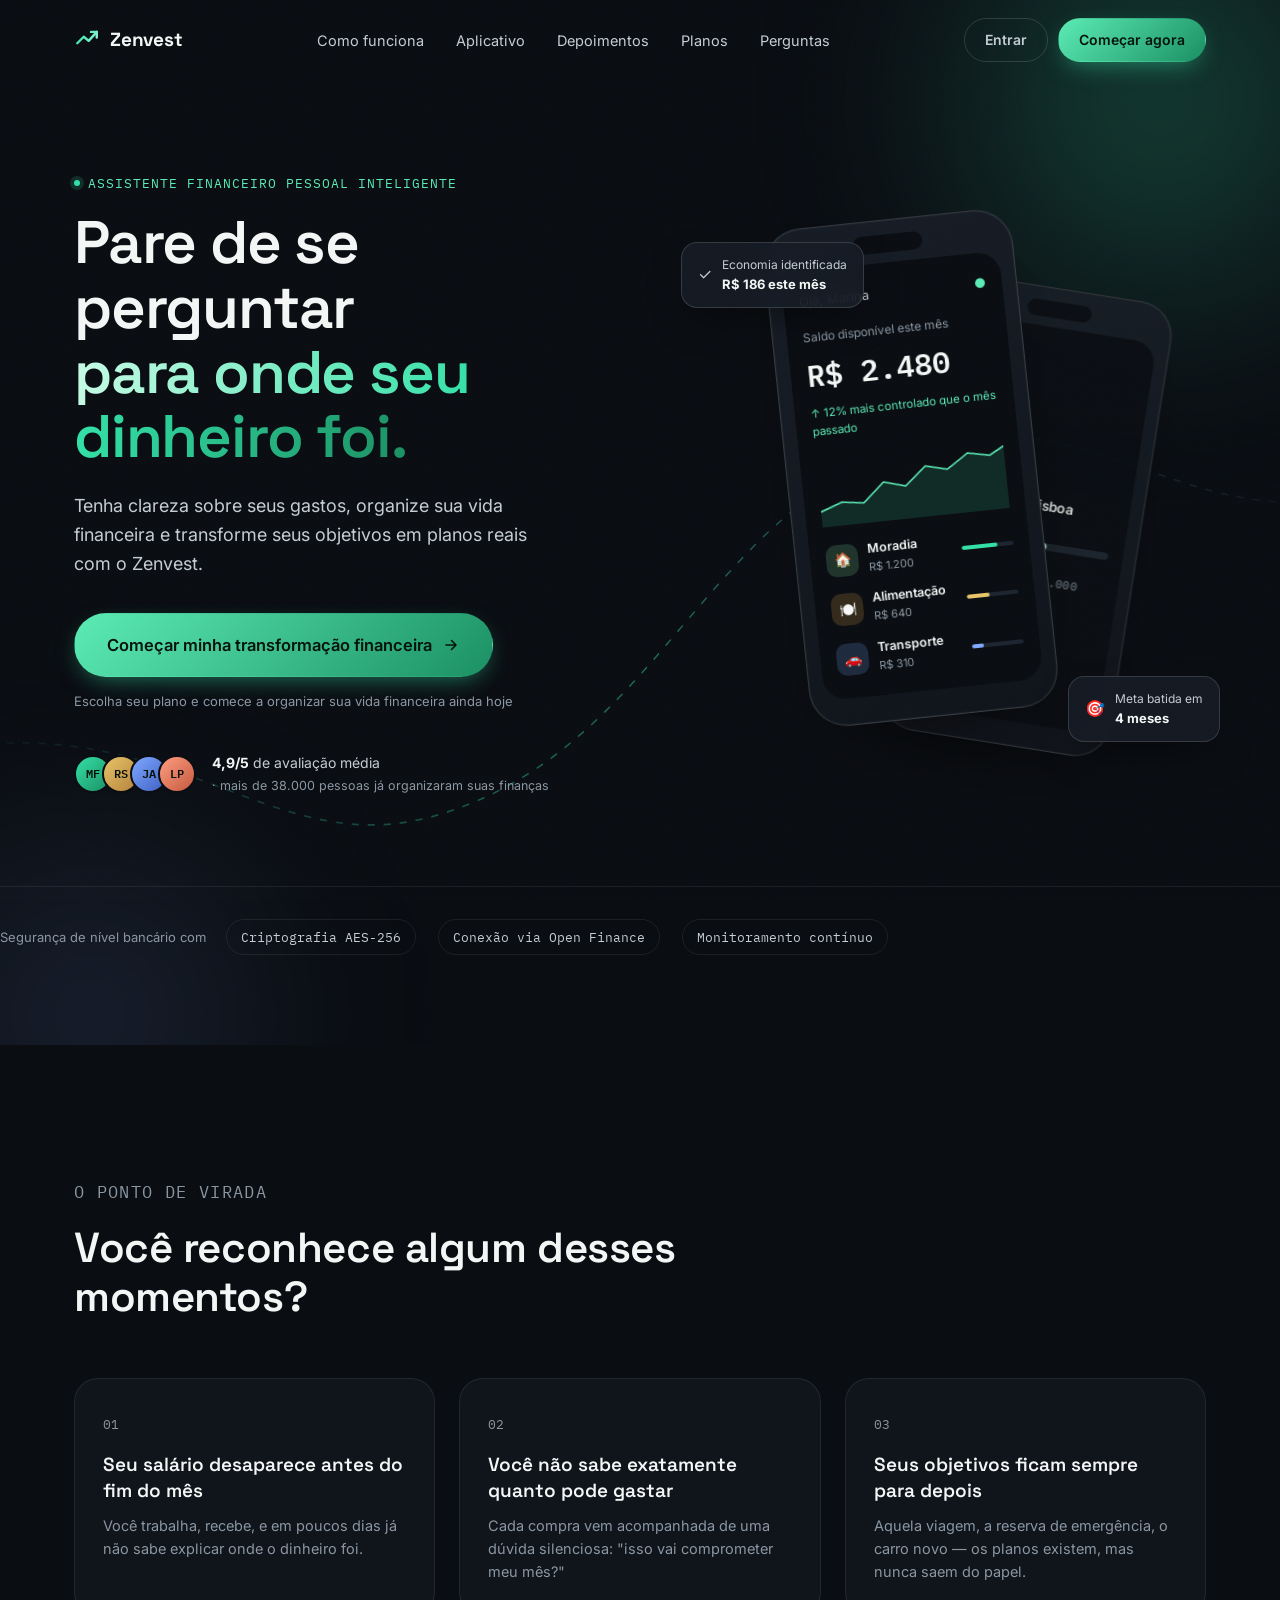
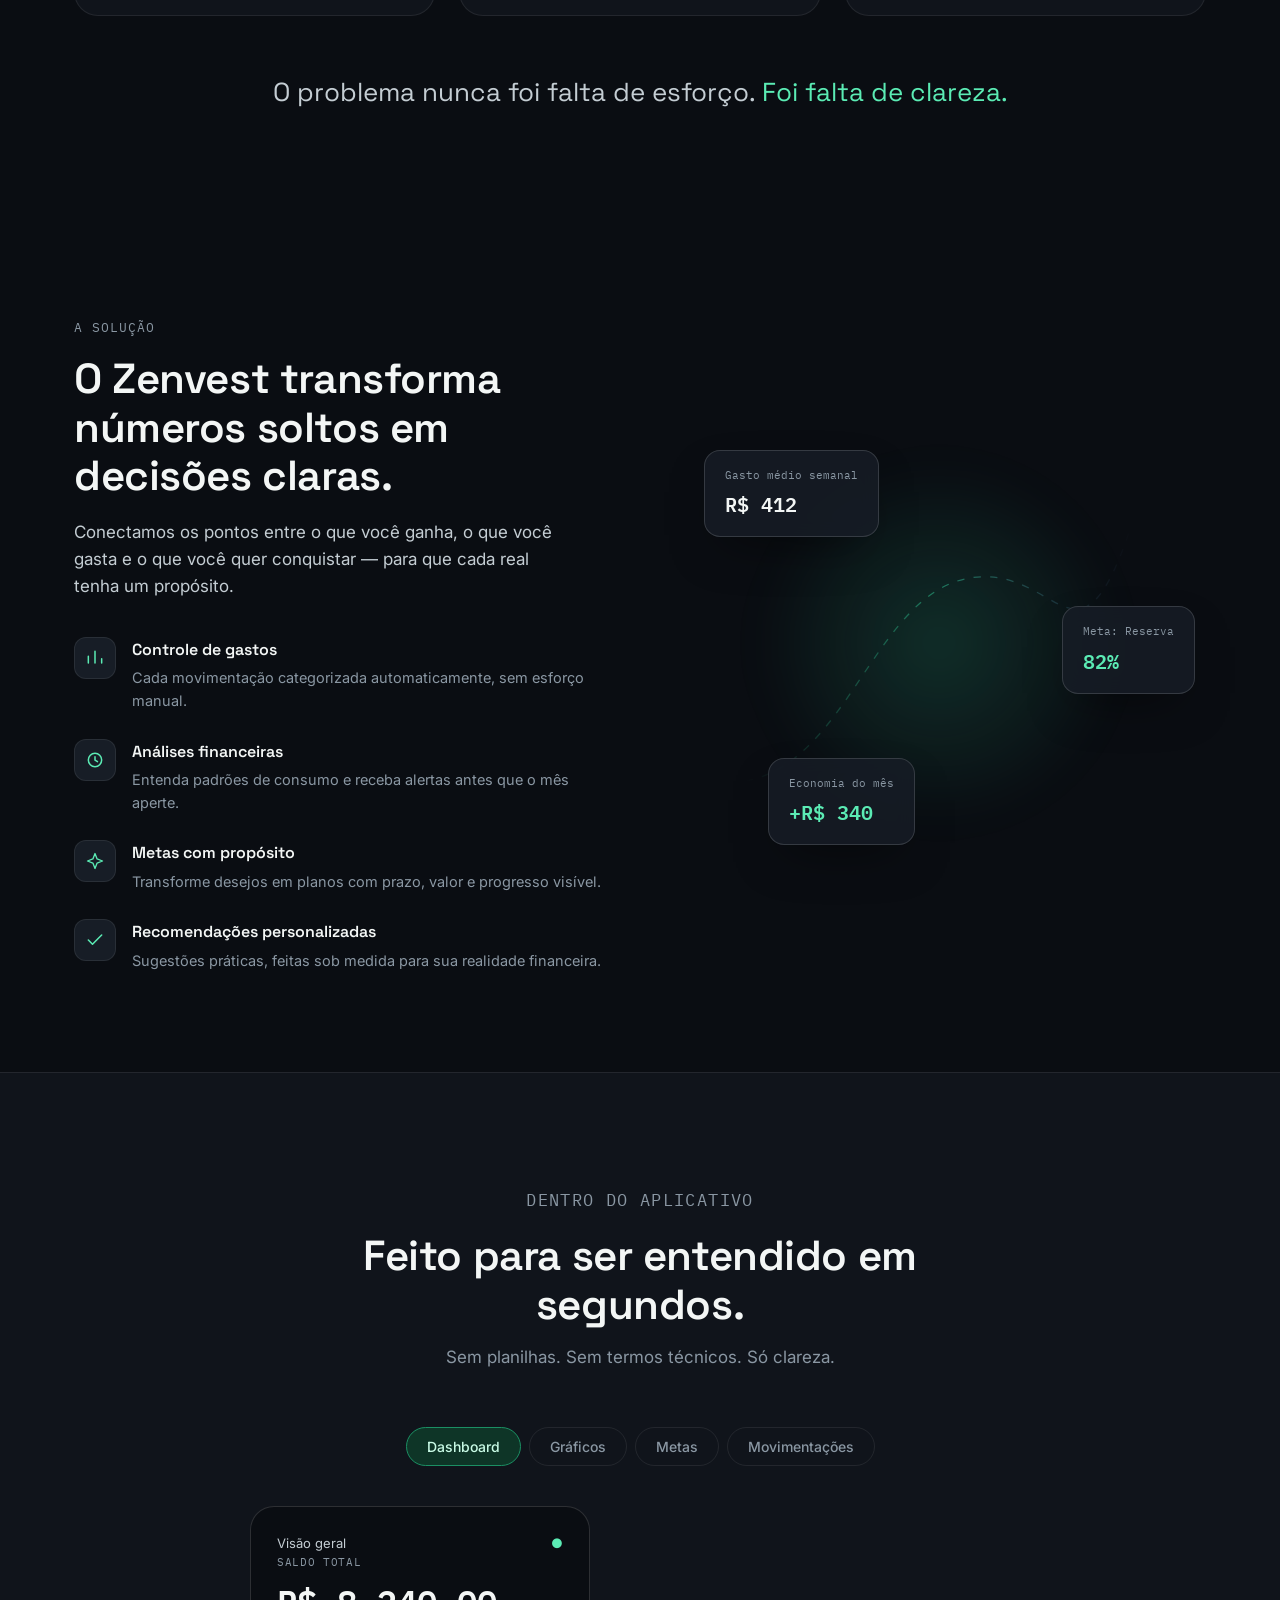
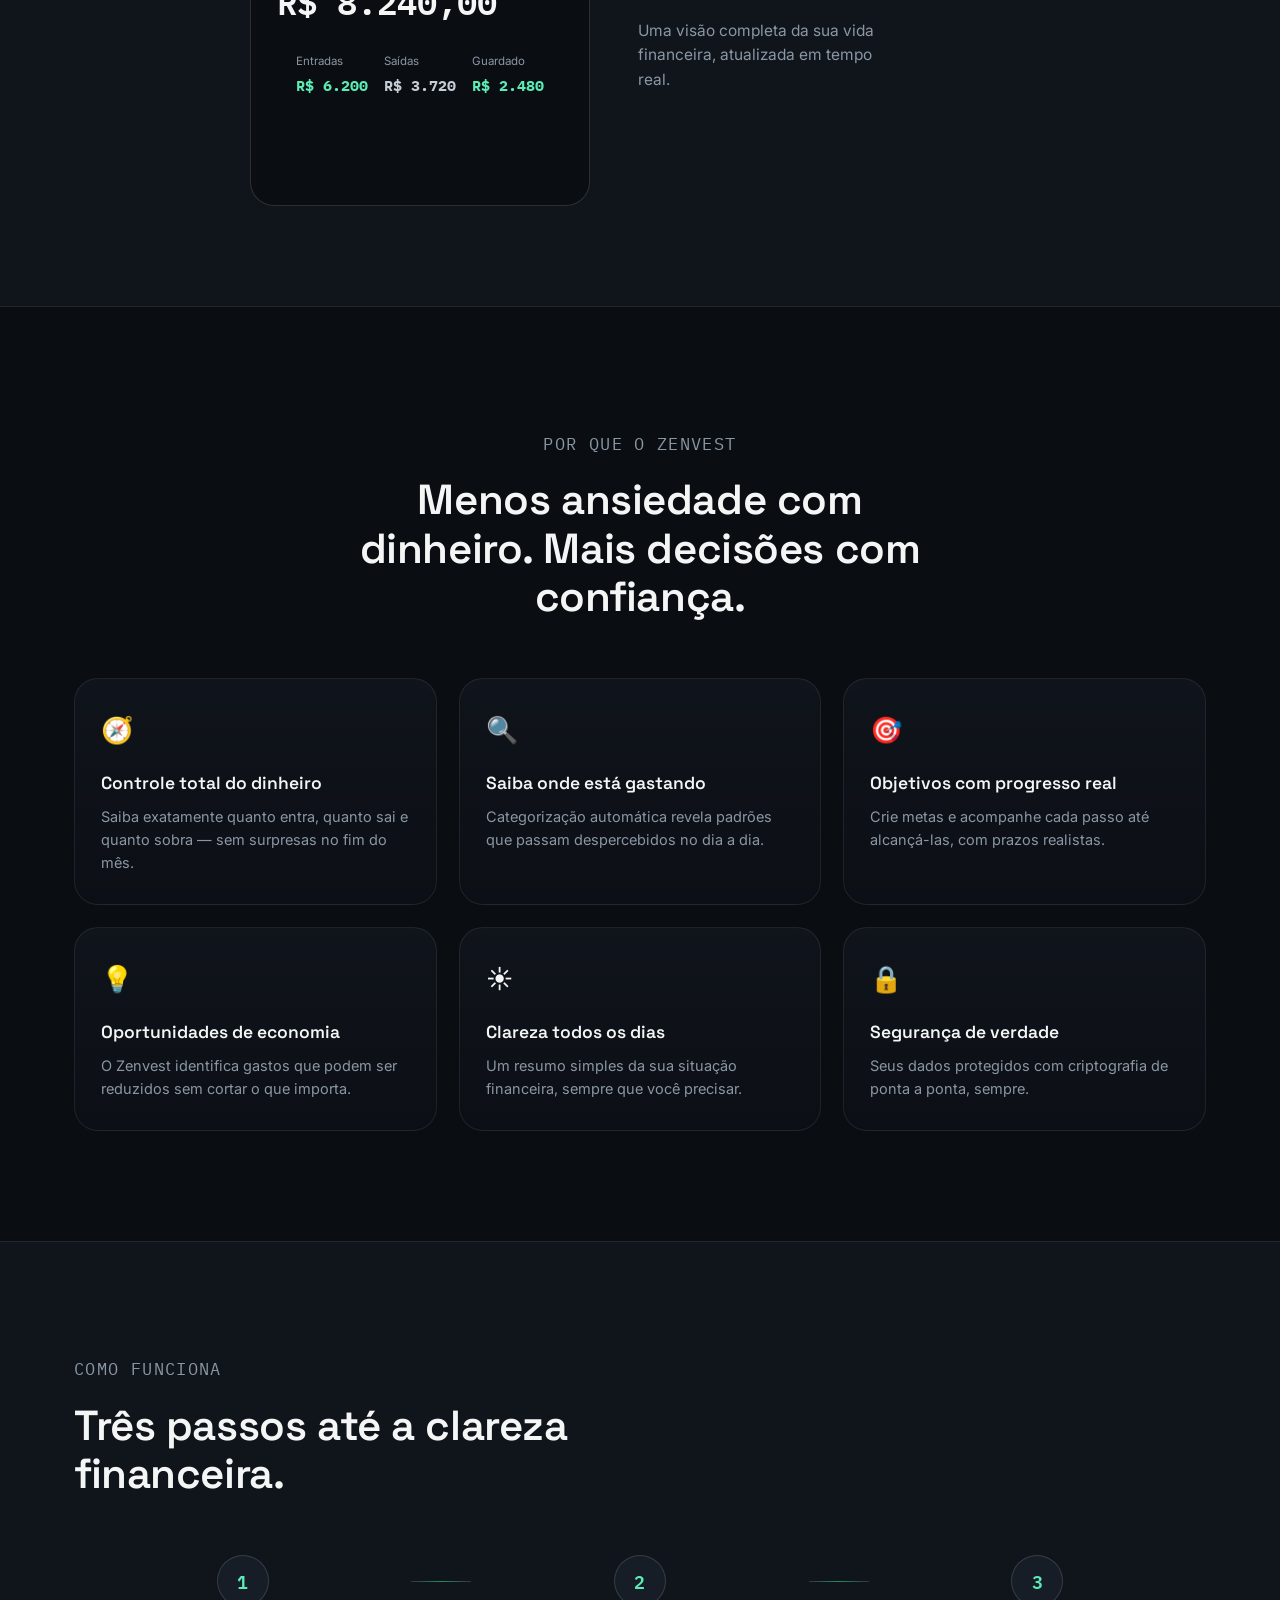
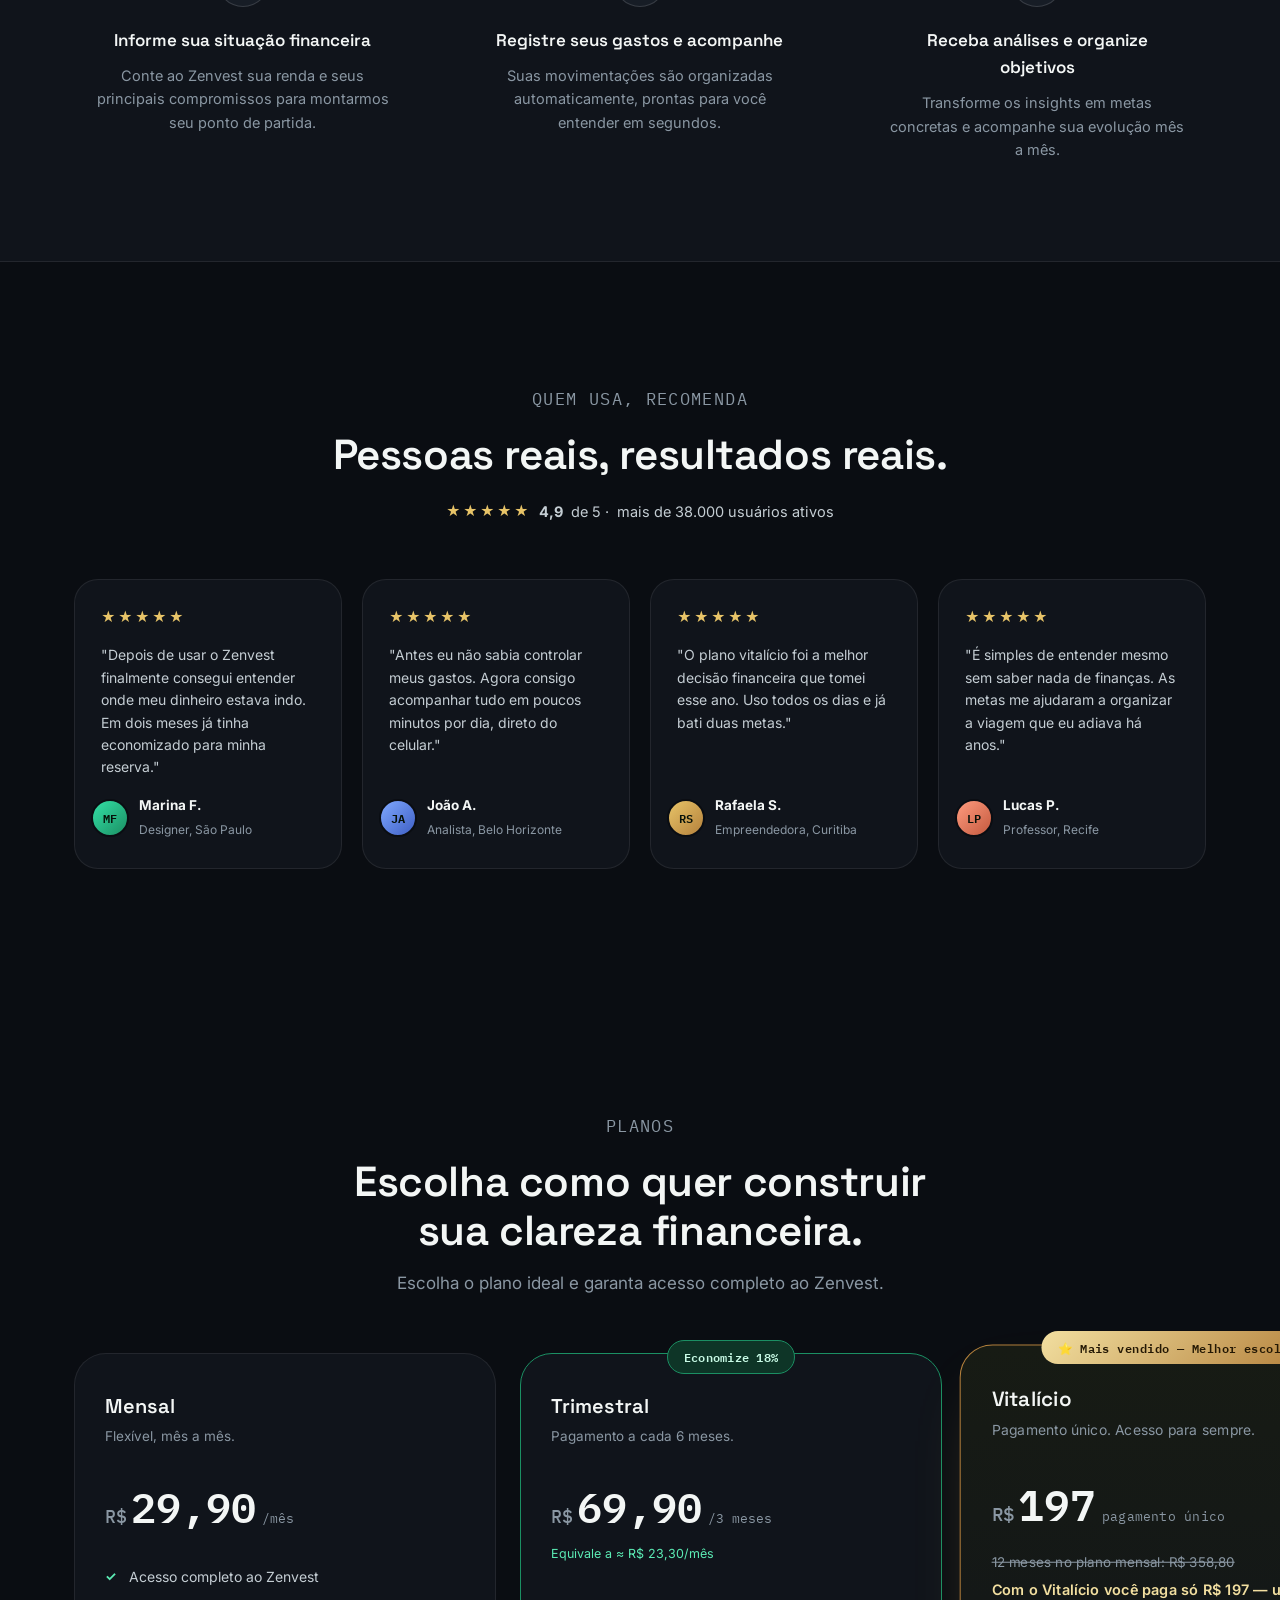
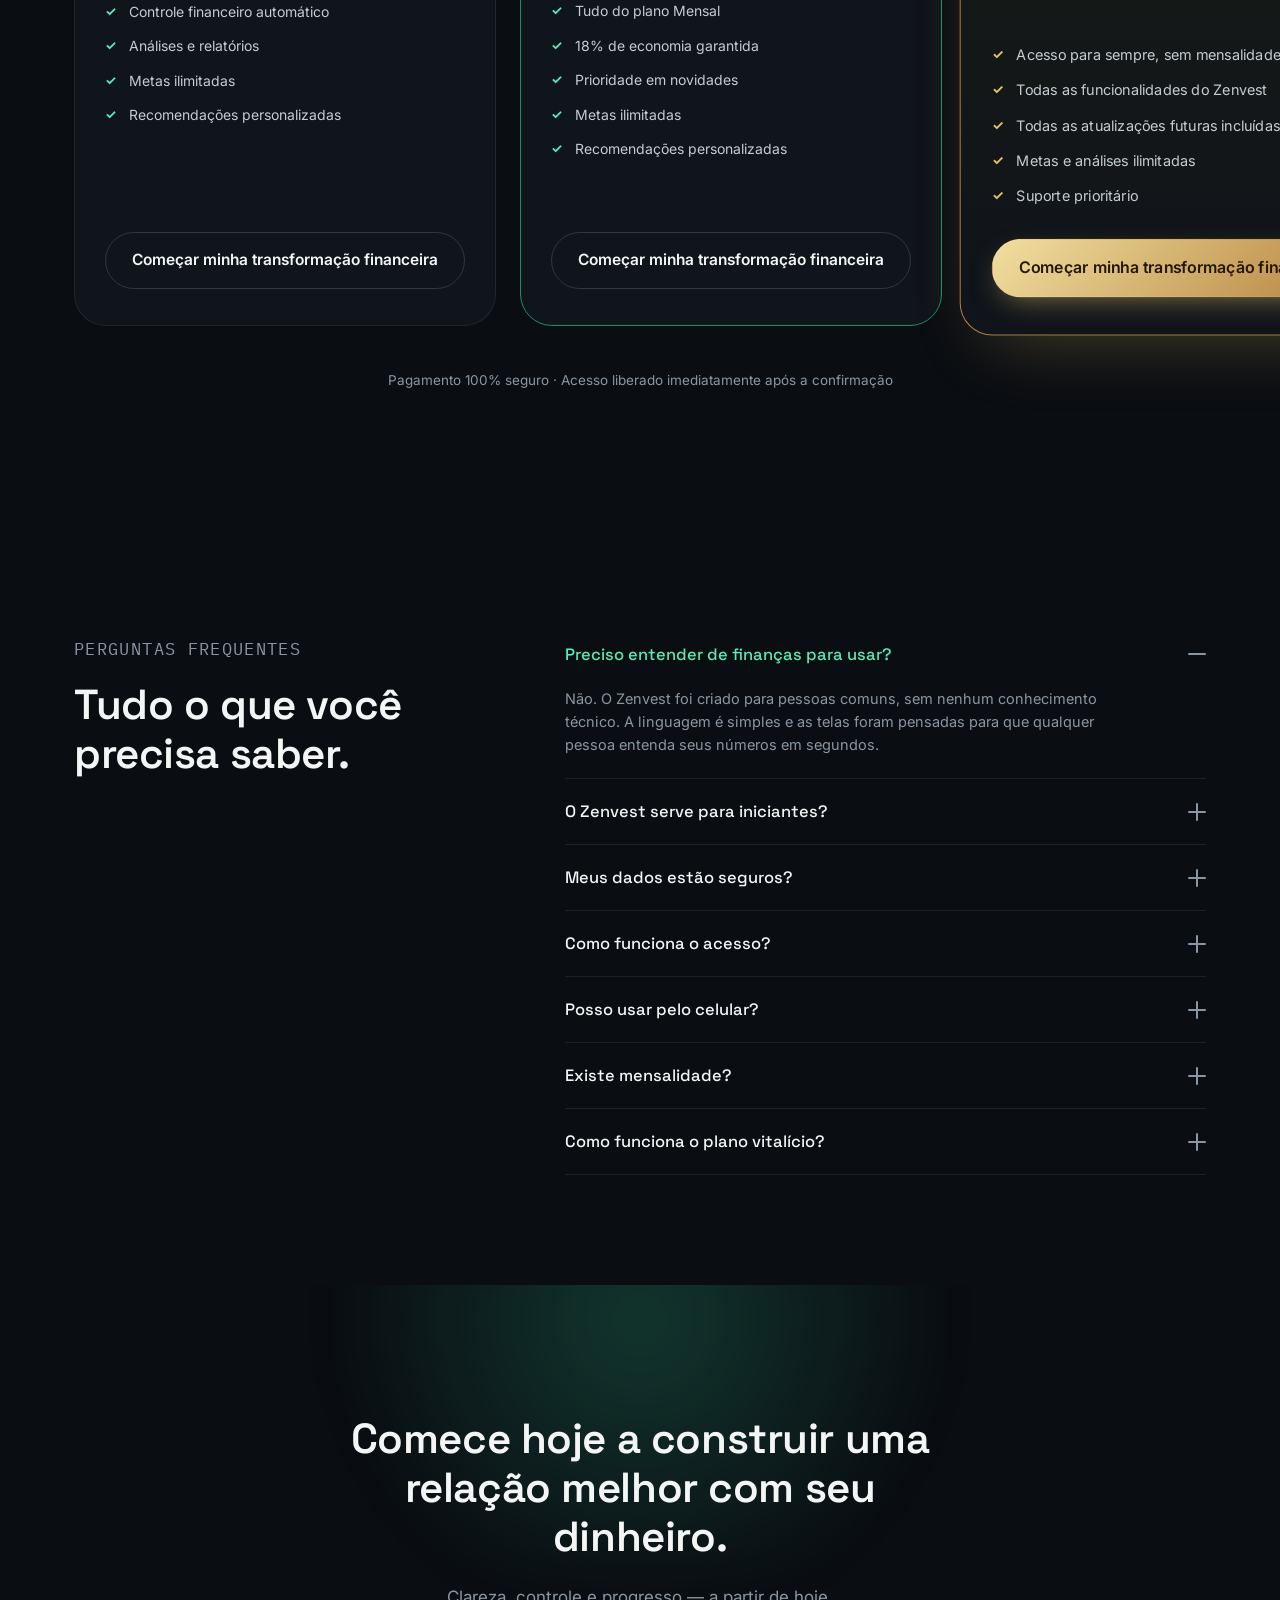
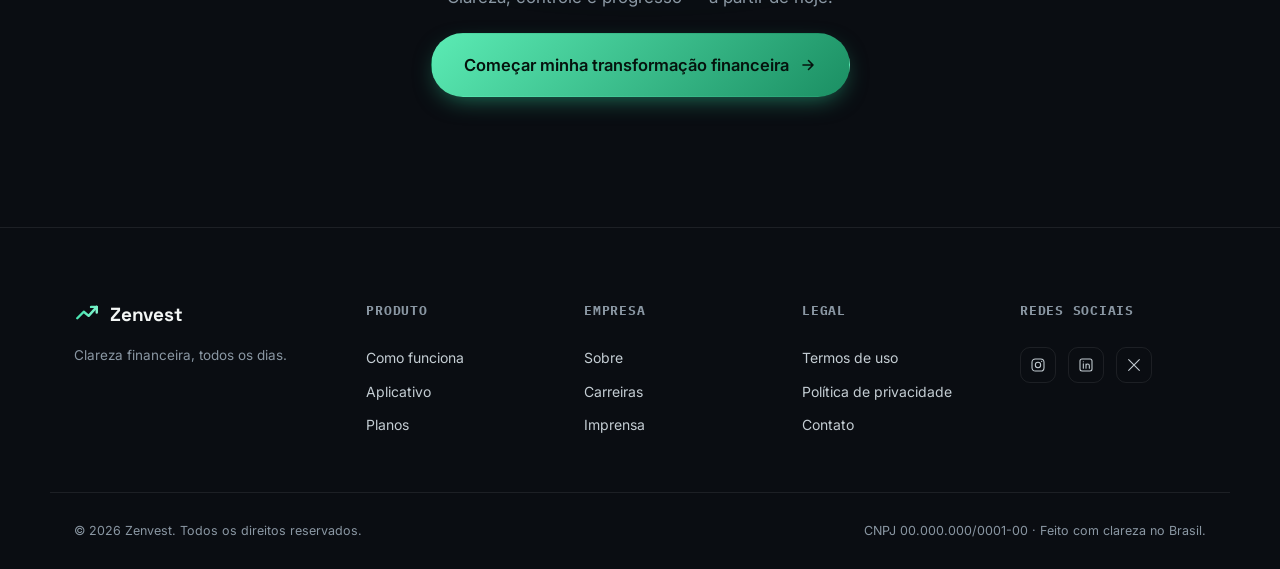
==== commit c125b5e8: "Update index.html" ====
--- a/index.html
+++ b/index.html
@@ -526,18 +526,18 @@
             <li>Metas ilimitadas</li>
             <li>Recomendações personalizadas</li>
           </ul>
-          <a href="/mensal" class="btn btn--outline btn--block">Começar minha transformação financeira</a>
-        </article>
-
-        <!-- SEMESTRAL -->
+          <a href="https://pay.cakto.com.br/hns6tdi_540424" class="btn btn--outline btn--block">Começar minha transformação financeira</a>
+        </article>
+
+        <!-- TRIMESTRAL -->
         <article class="plan-card plan-card--highlight-secondary">
           <span class="plan-card__badge plan-card__badge--secondary">Economize 18%</span>
           <div class="plan-card__head">
-            <h3>Semestral</h3>
+            <h3>Trimestral</h3>
             <p>Pagamento a cada 6 meses.</p>
           </div>
-          <p class="plan-card__price"><span>R$</span>147<em>/6 meses</em></p>
-          <p class="plan-card__equiv">Equivale a ≈ R$ 24,50/mês</p>
+          <p class="plan-card__price"><span>R$</span>69,90<em>/3 meses</em></p>
+          <p class="plan-card__equiv">Equivale a ≈ R$ 23,30/mês</p>
           <ul class="plan-card__list">
             <li>Tudo do plano Mensal</li>
             <li>18% de economia garantida</li>
@@ -545,7 +545,7 @@
             <li>Metas ilimitadas</li>
             <li>Recomendações personalizadas</li>
           </ul>
-          <a href="/semestral" class="btn btn--outline btn--block">Começar minha transformação financeira</a>
+          <a href="https://pay.cakto.com.br/3bsto26" class="btn btn--outline btn--block">Começar minha transformação financeira</a>
         </article>
 
         <!-- VITALÍCIO -->
@@ -567,7 +567,7 @@
             <li>Metas e análises ilimitadas</li>
             <li>Suporte prioritário</li>
           </ul>
-          <a href="/vitalicio" class="btn btn--gold btn--block">Começar minha transformação financeira</a>
+          <a href="https://pay.cakto.com.br/qnnsc36" class="btn btn--gold btn--block">Começar minha transformação financeira</a>
         </article>
       </div>
 
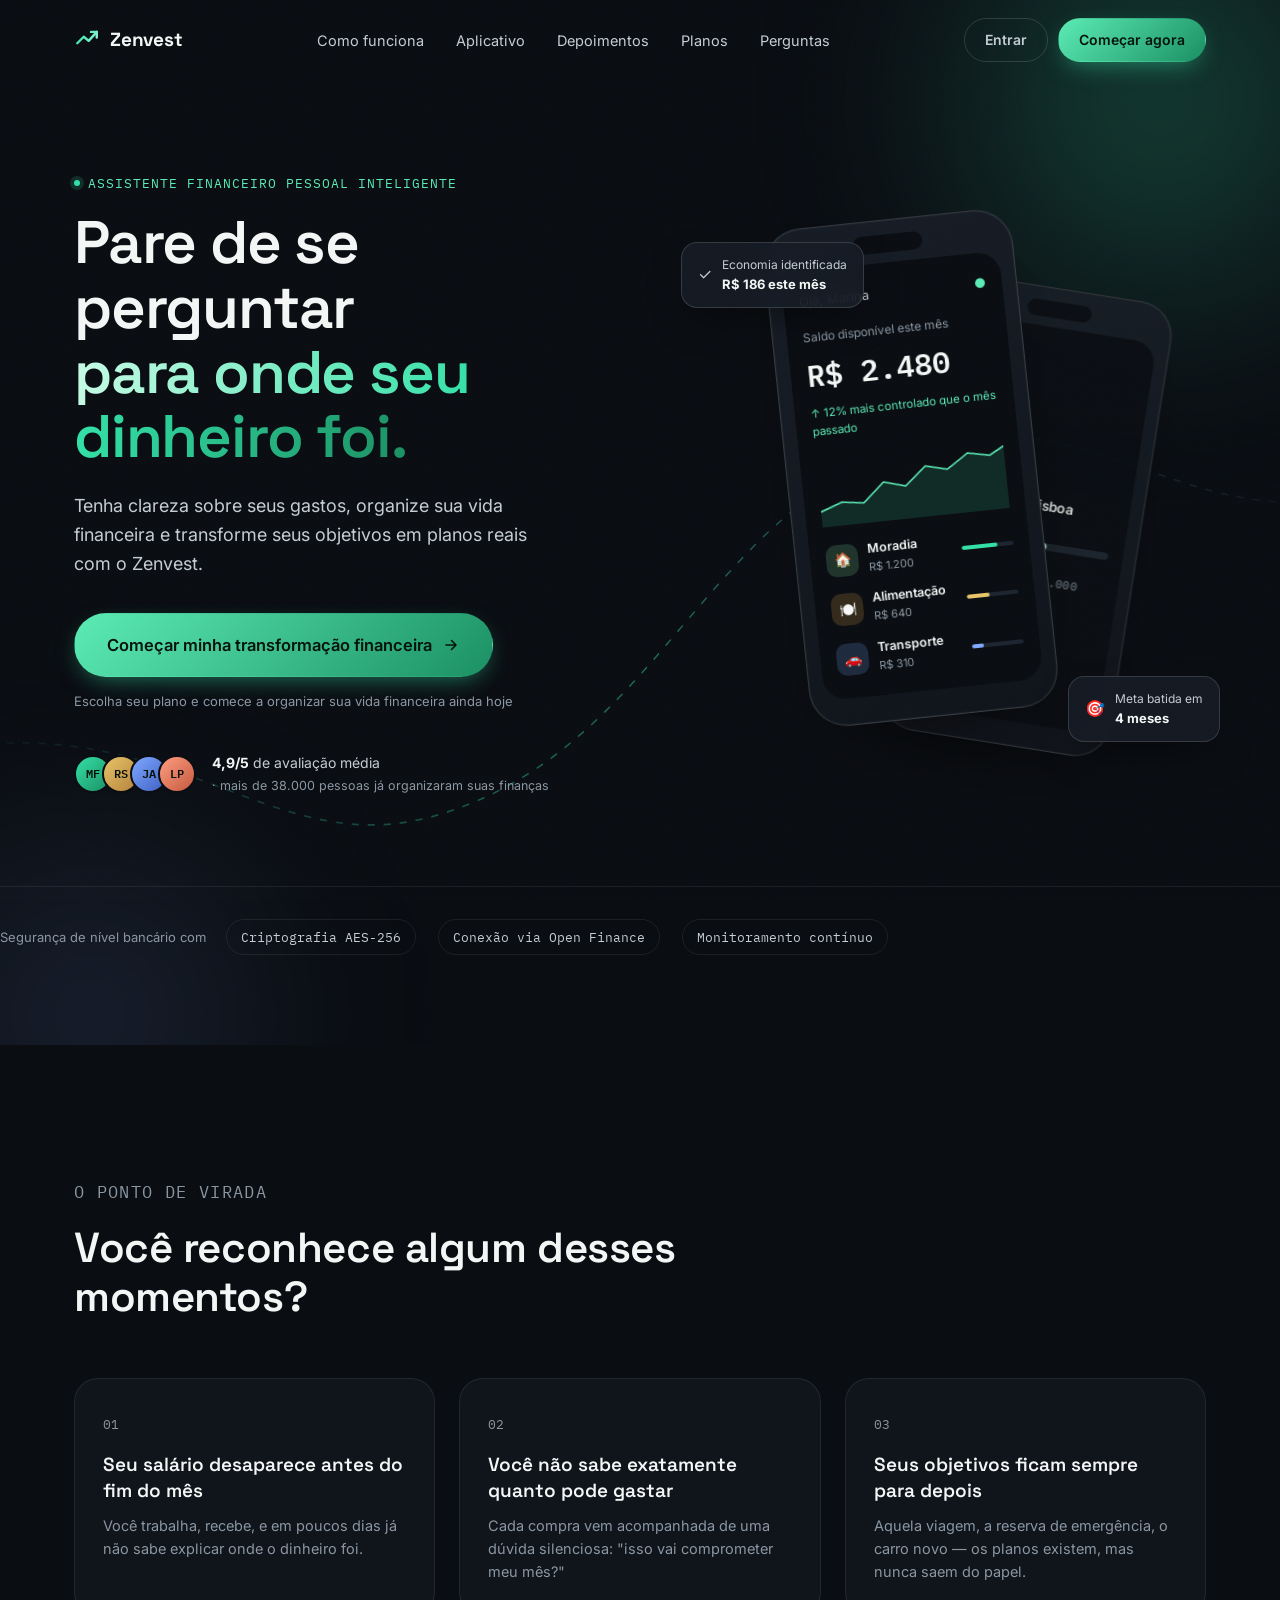
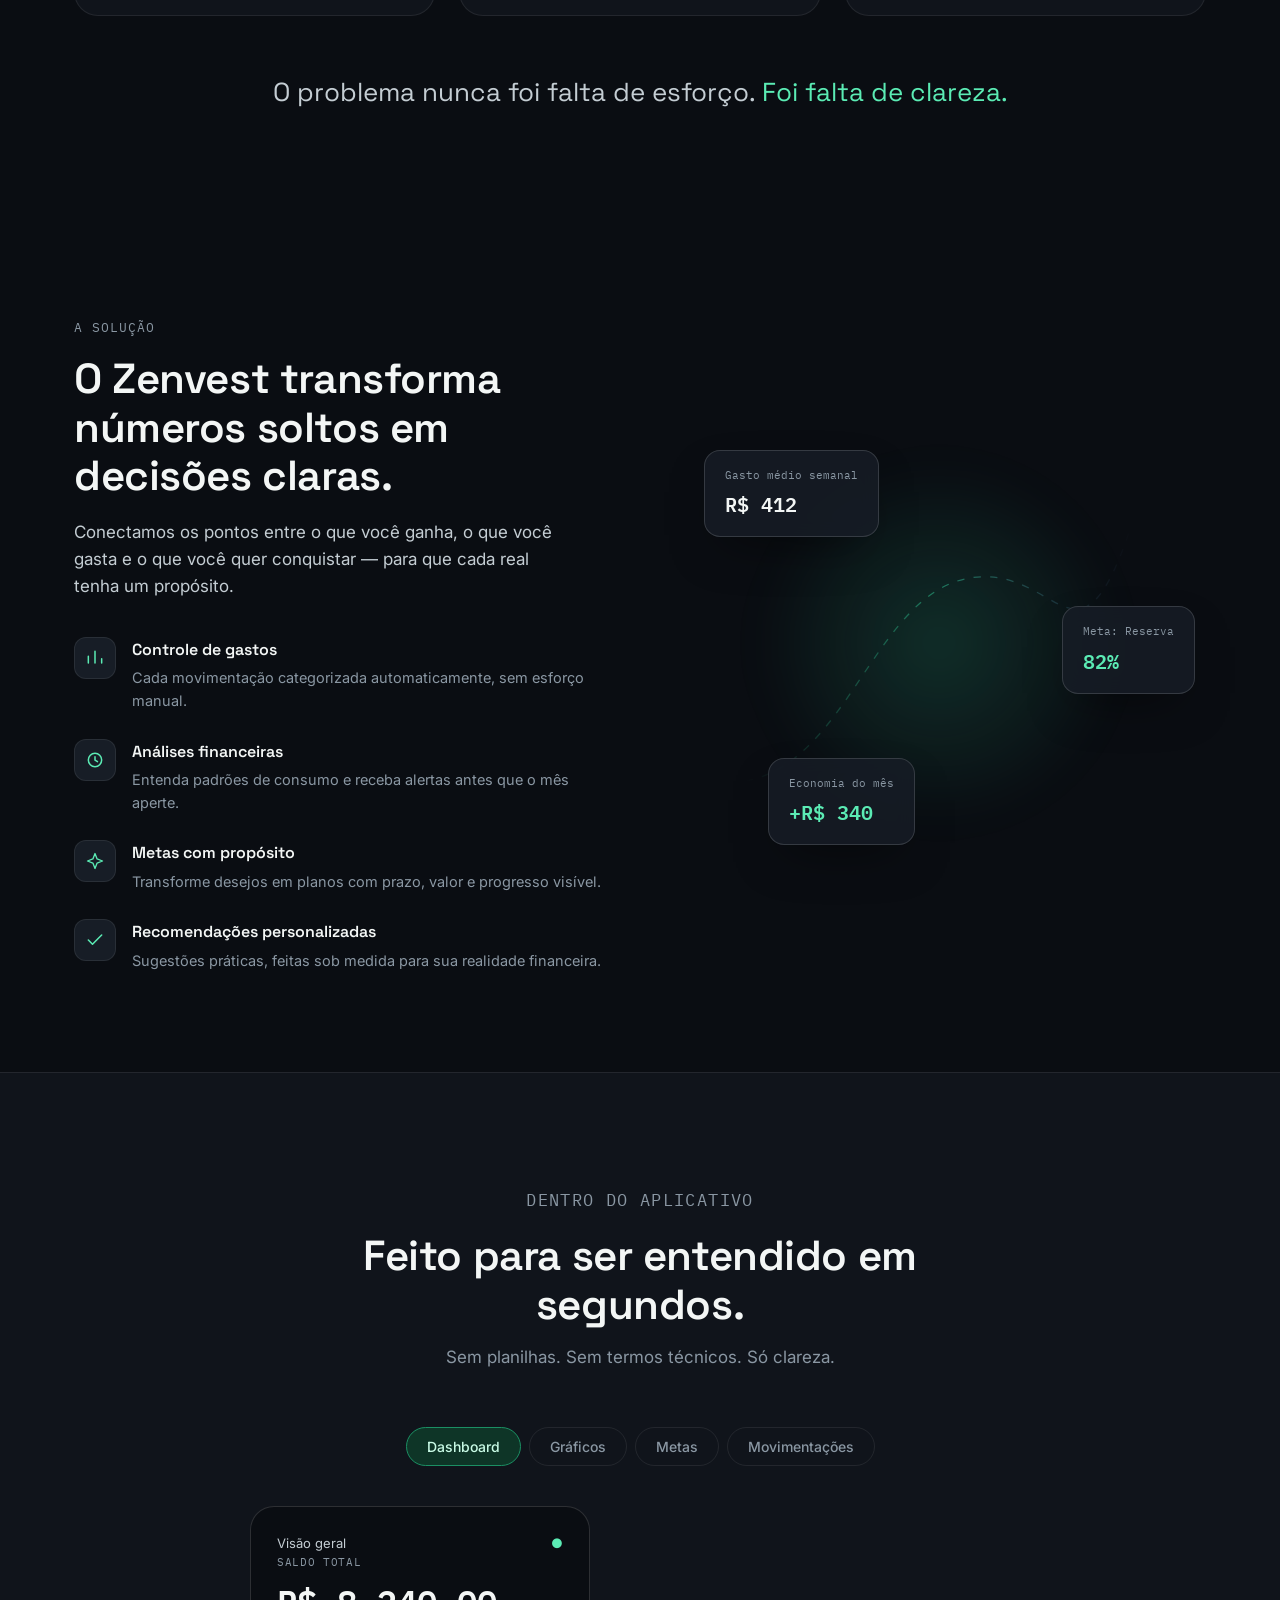
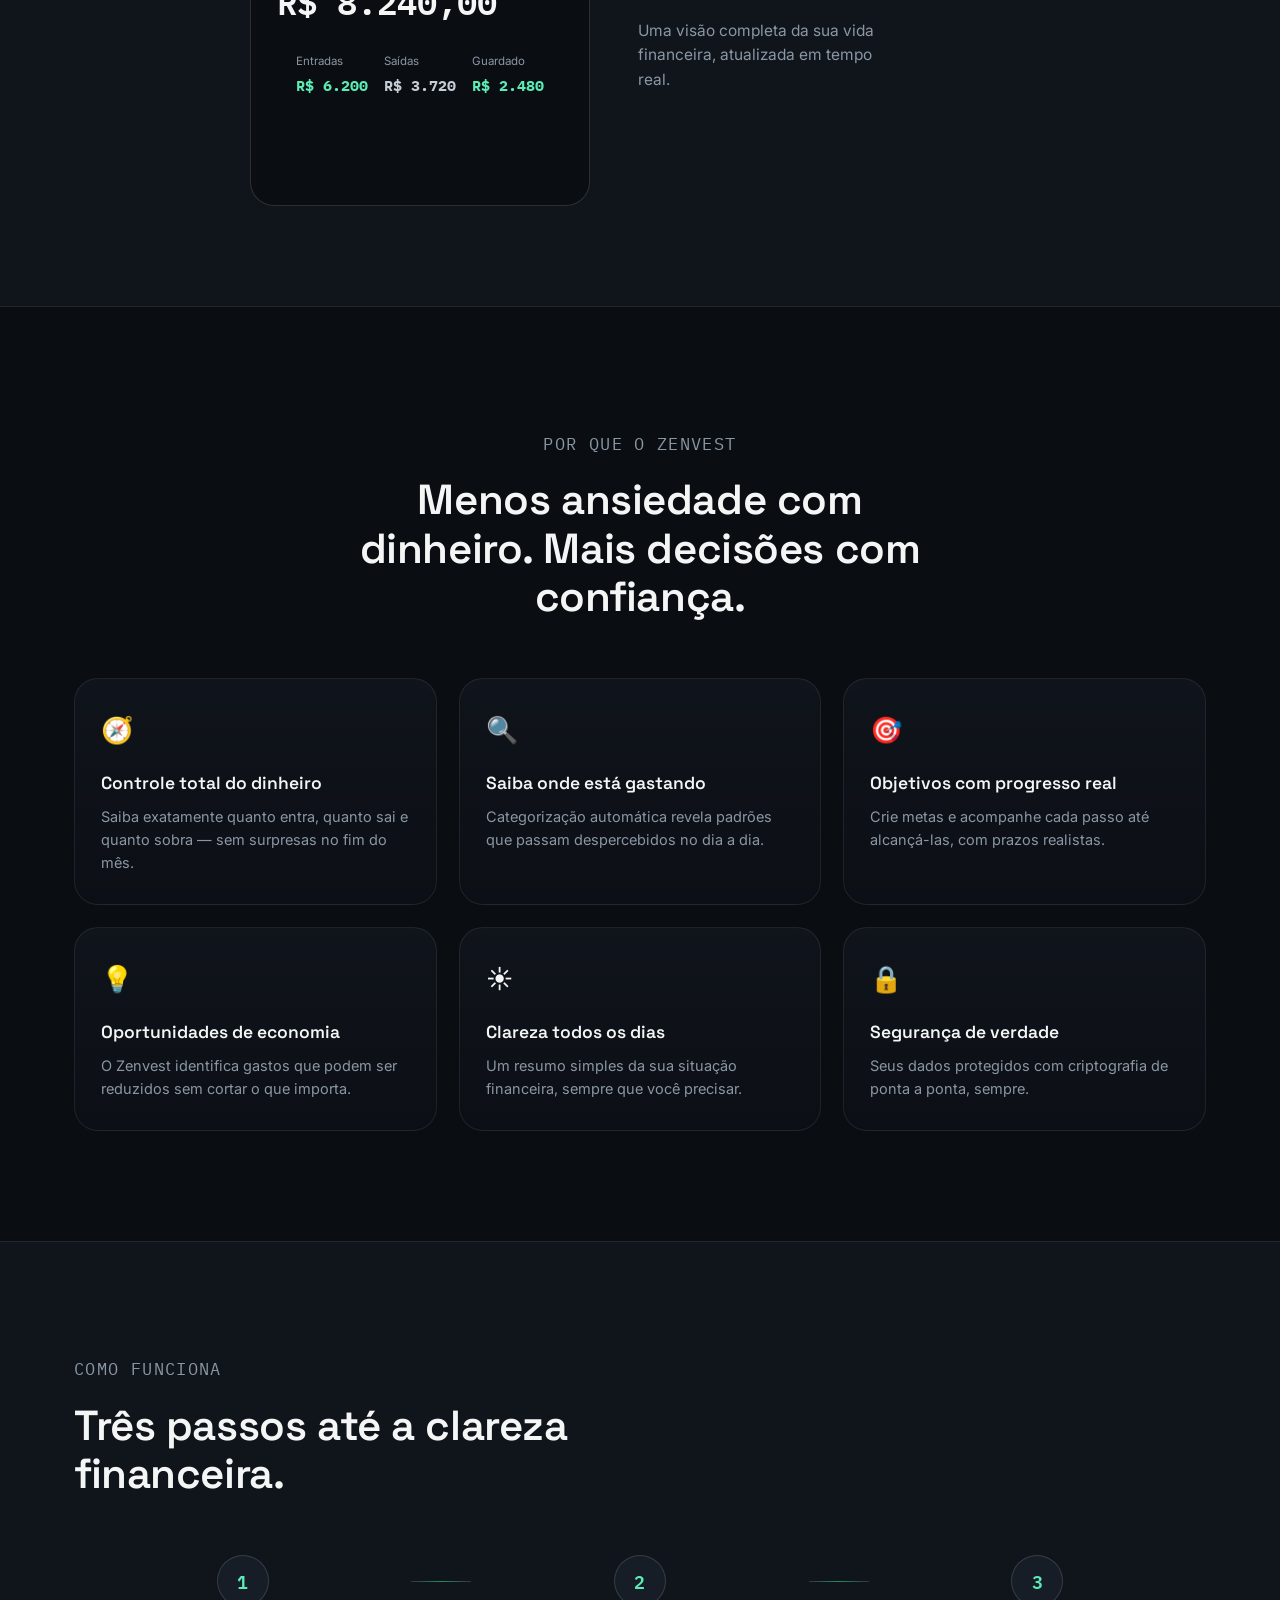
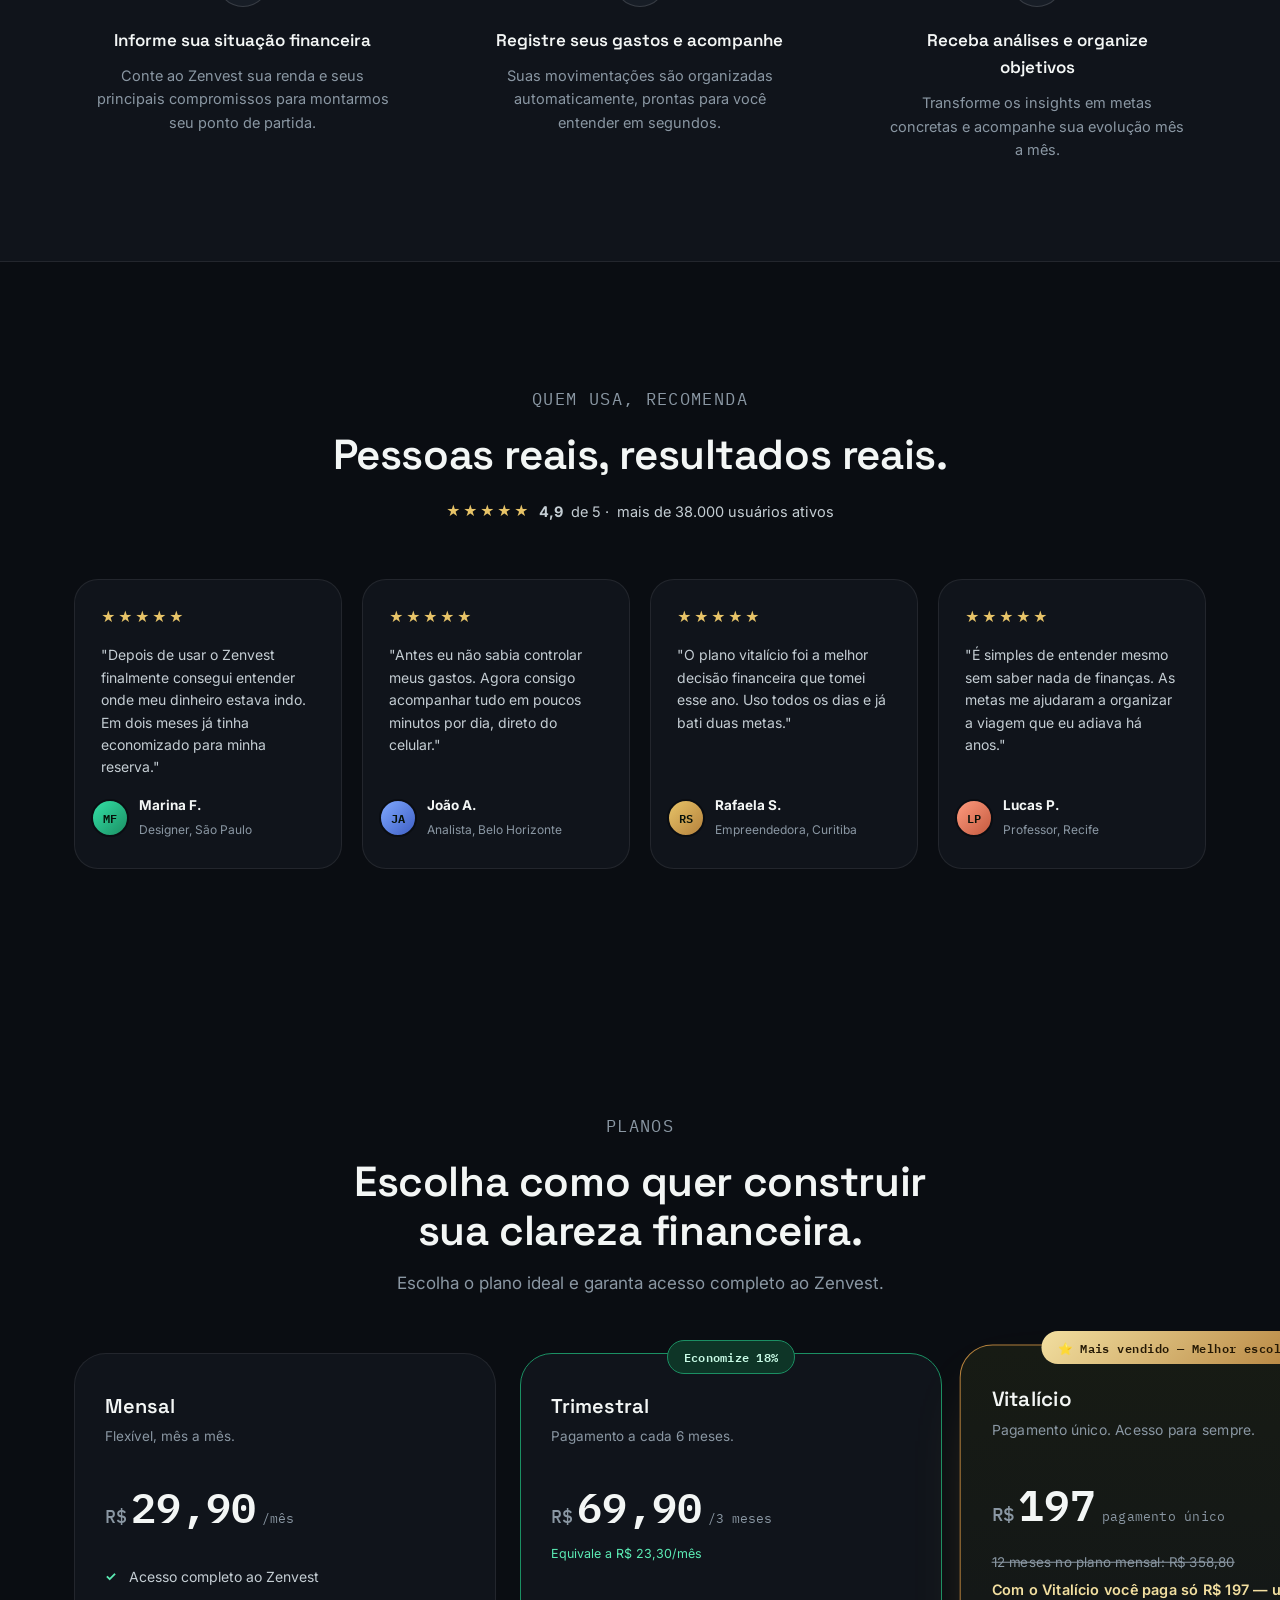
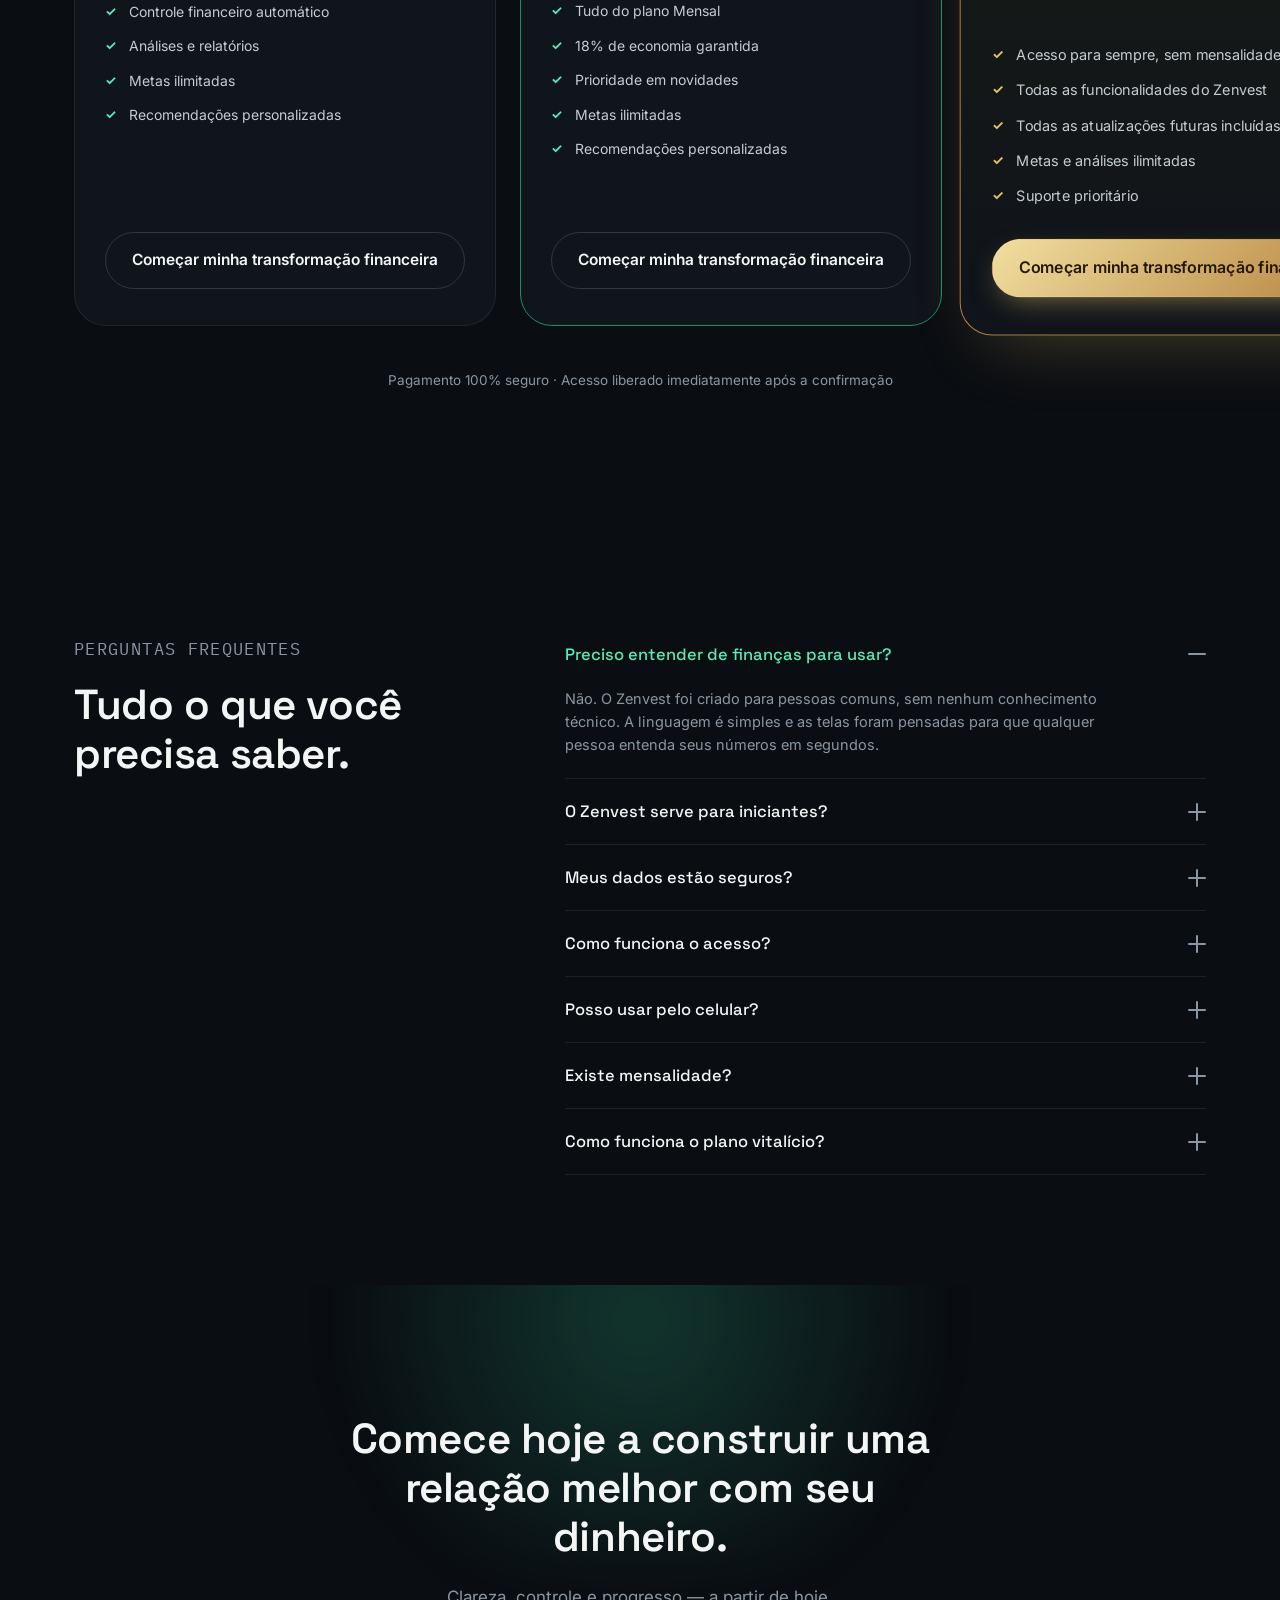
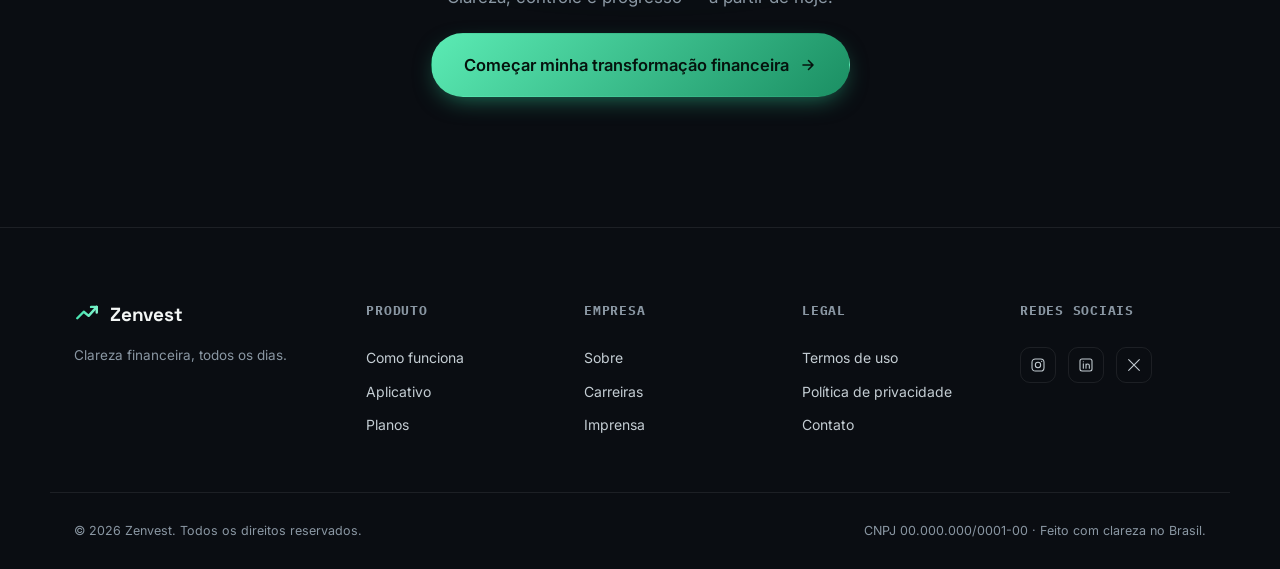
==== commit 23a6c2ba: "Update index.html" ====
--- a/index.html
+++ b/index.html
@@ -537,7 +537,7 @@
             <p>Pagamento a cada 6 meses.</p>
           </div>
           <p class="plan-card__price"><span>R$</span>69,90<em>/3 meses</em></p>
-          <p class="plan-card__equiv">Equivale a ≈ R$ 23,30/mês</p>
+          <p class="plan-card__equiv">Equivale a R$ 23,30/mês</p>
           <ul class="plan-card__list">
             <li>Tudo do plano Mensal</li>
             <li>18% de economia garantida</li>
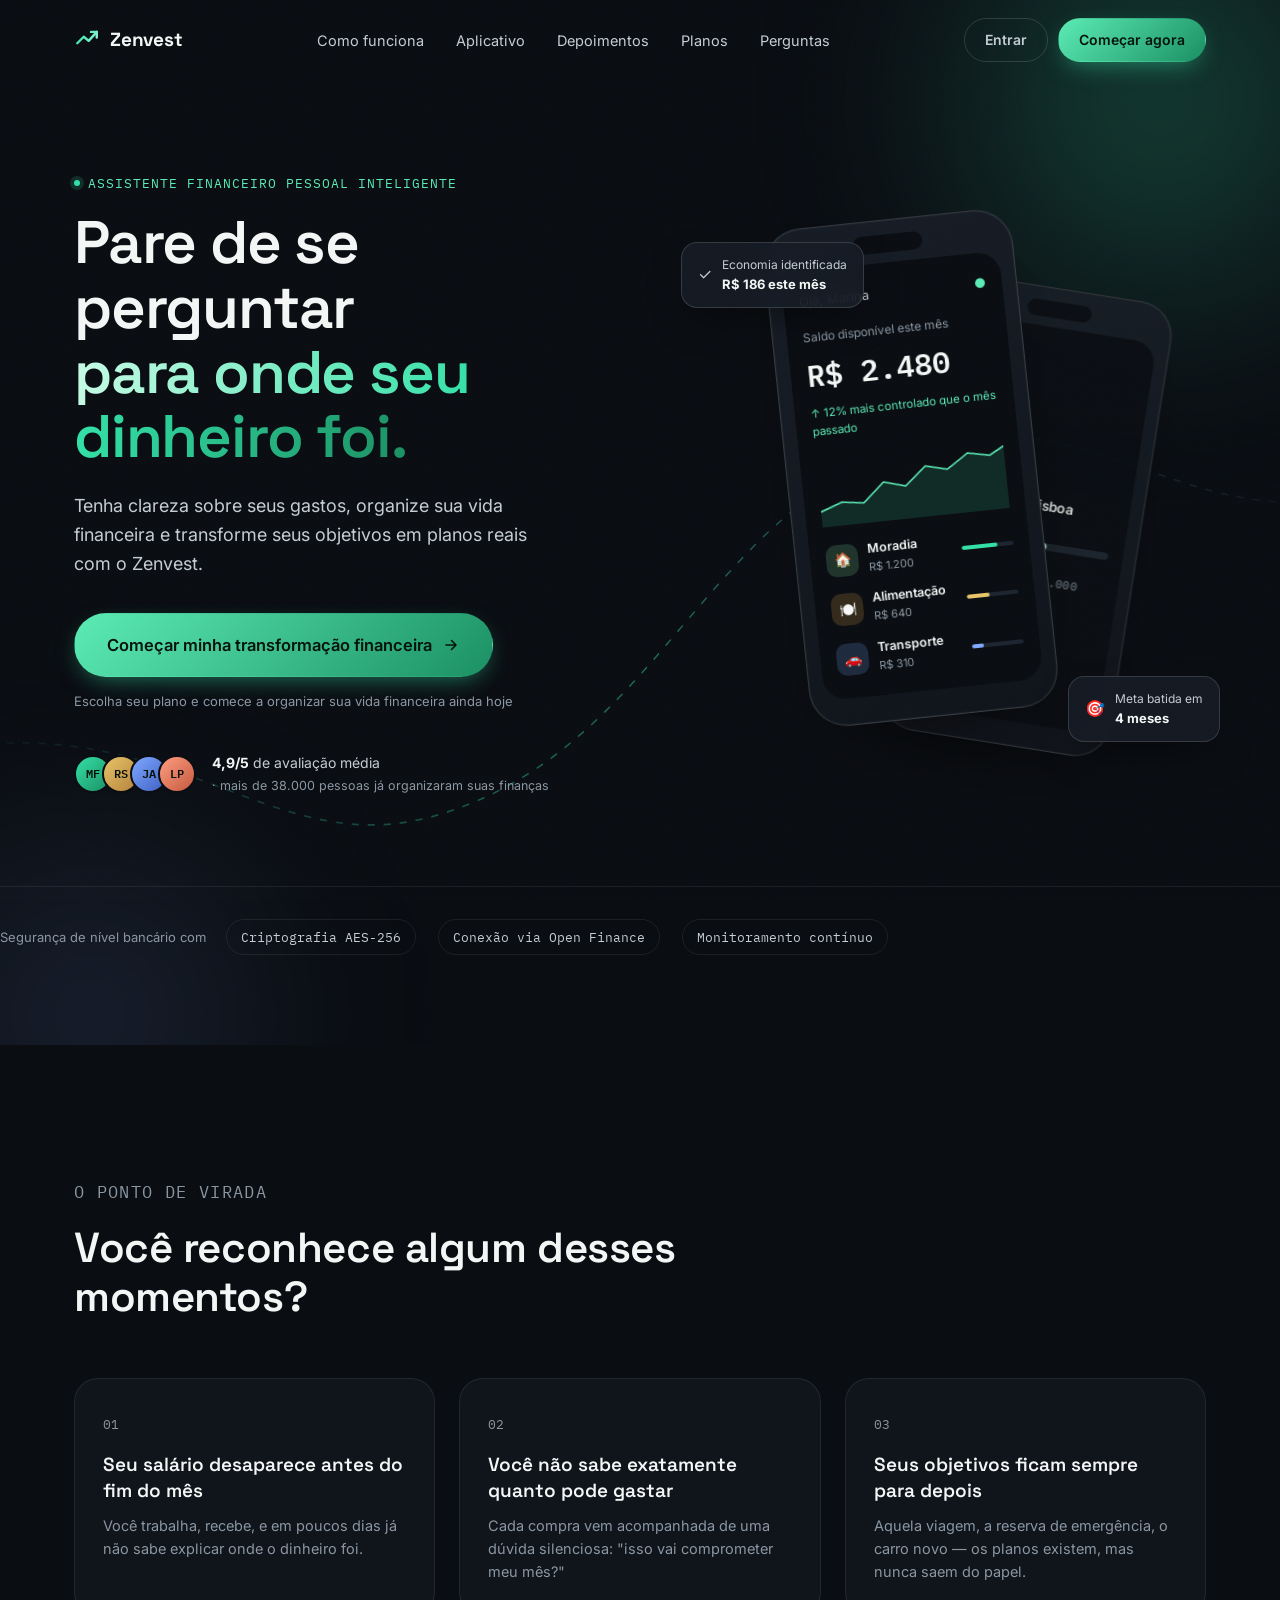
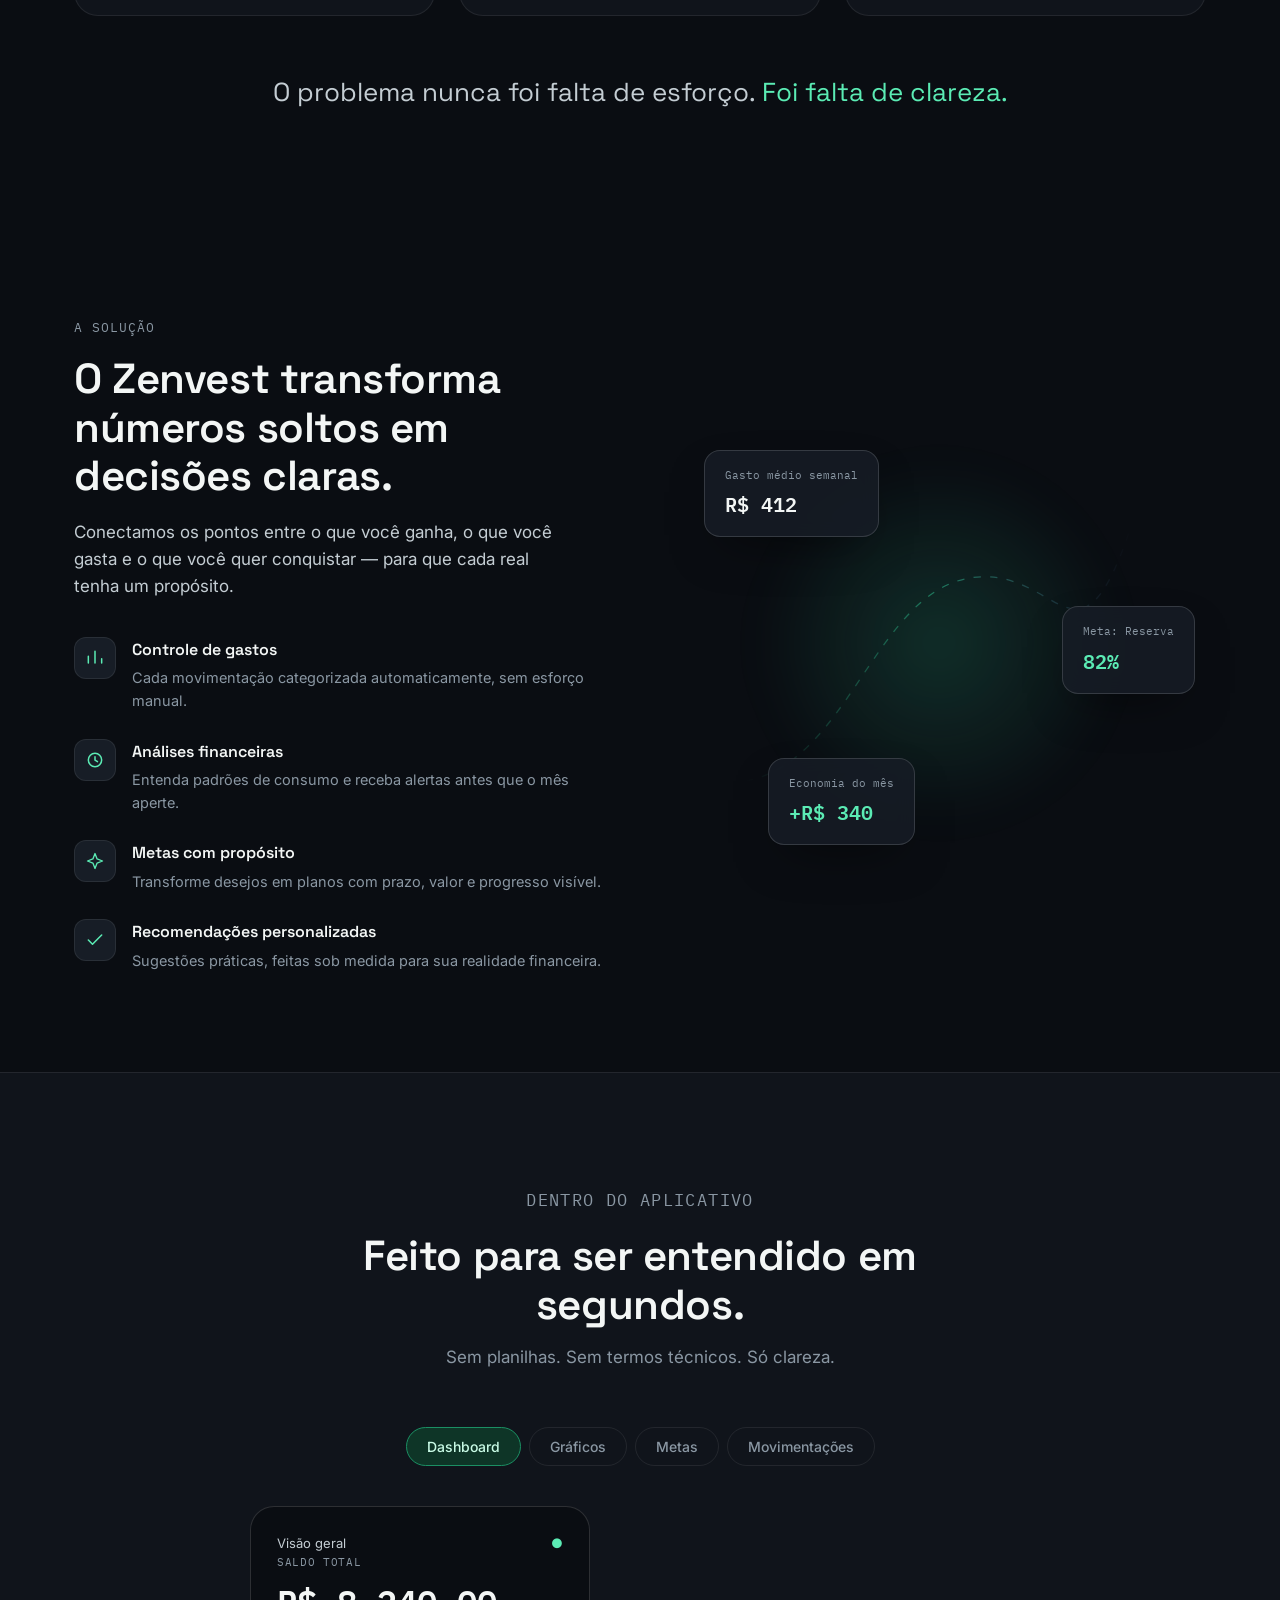
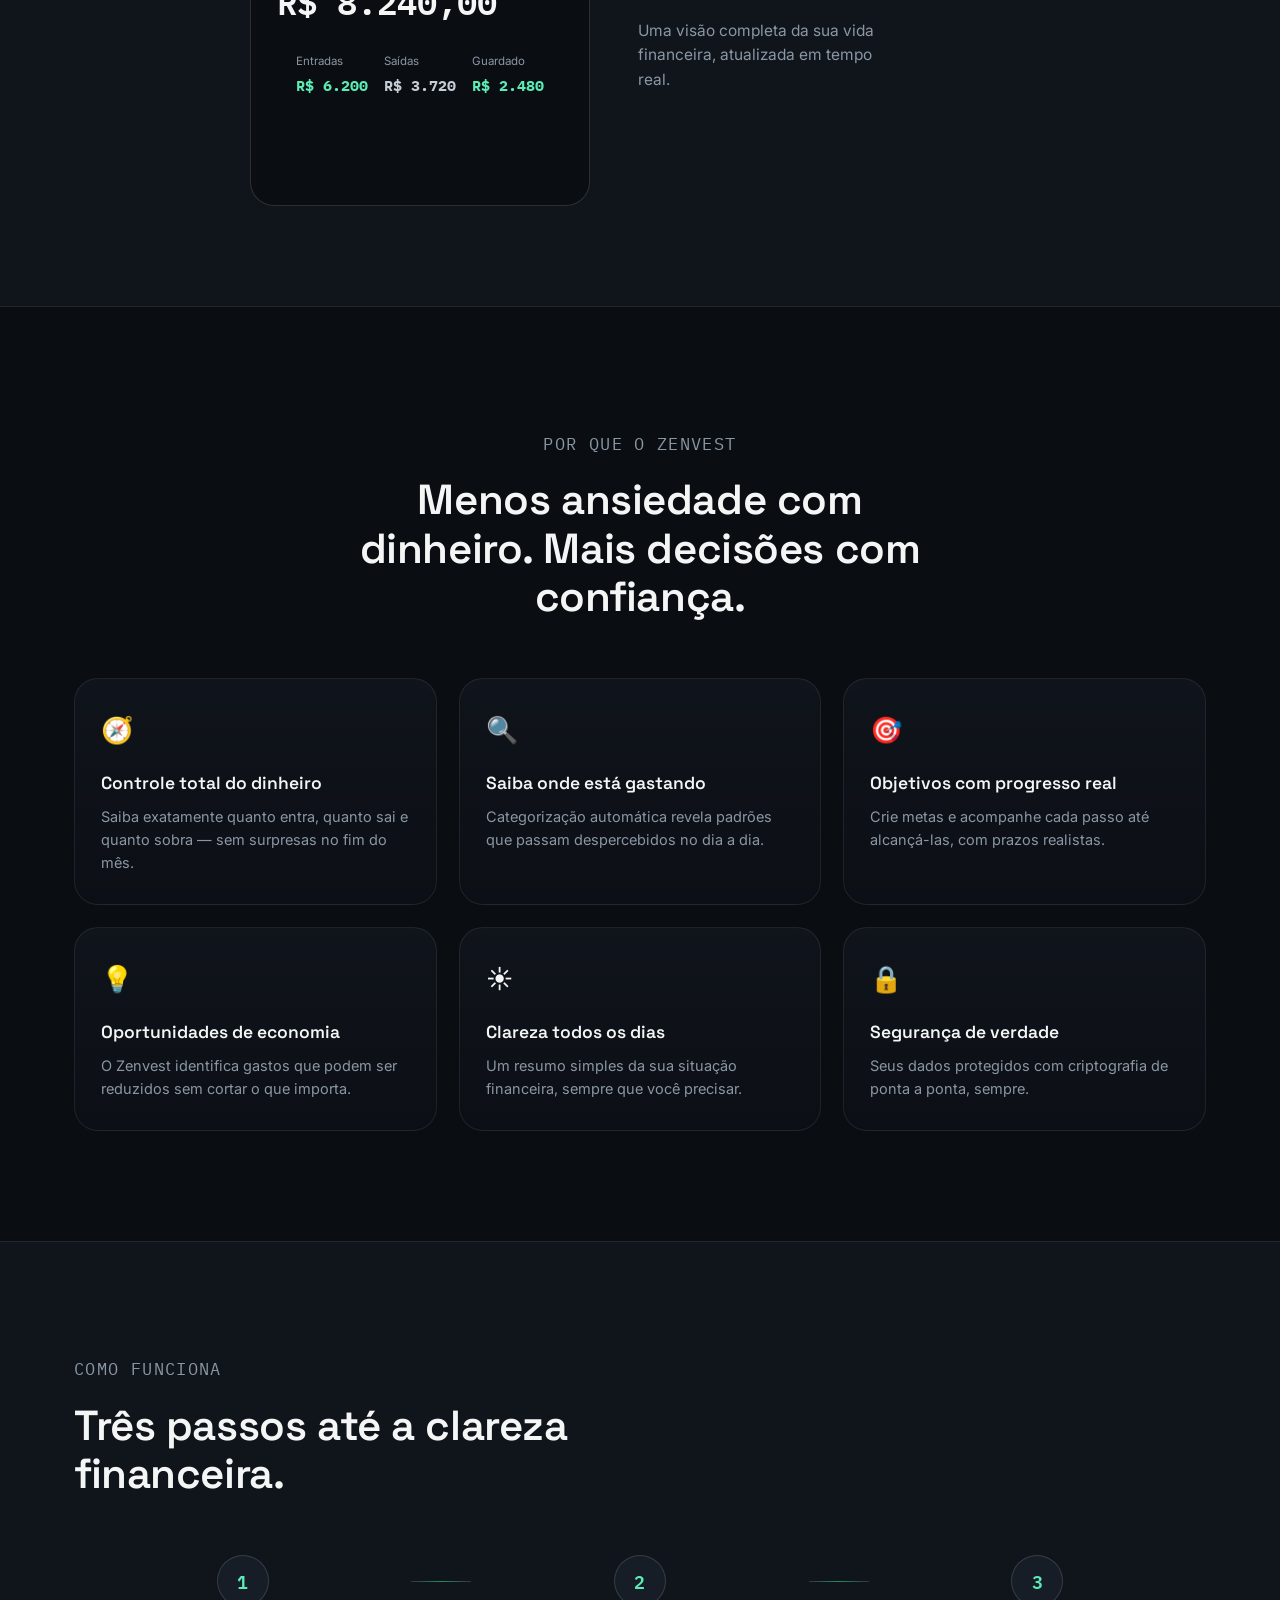
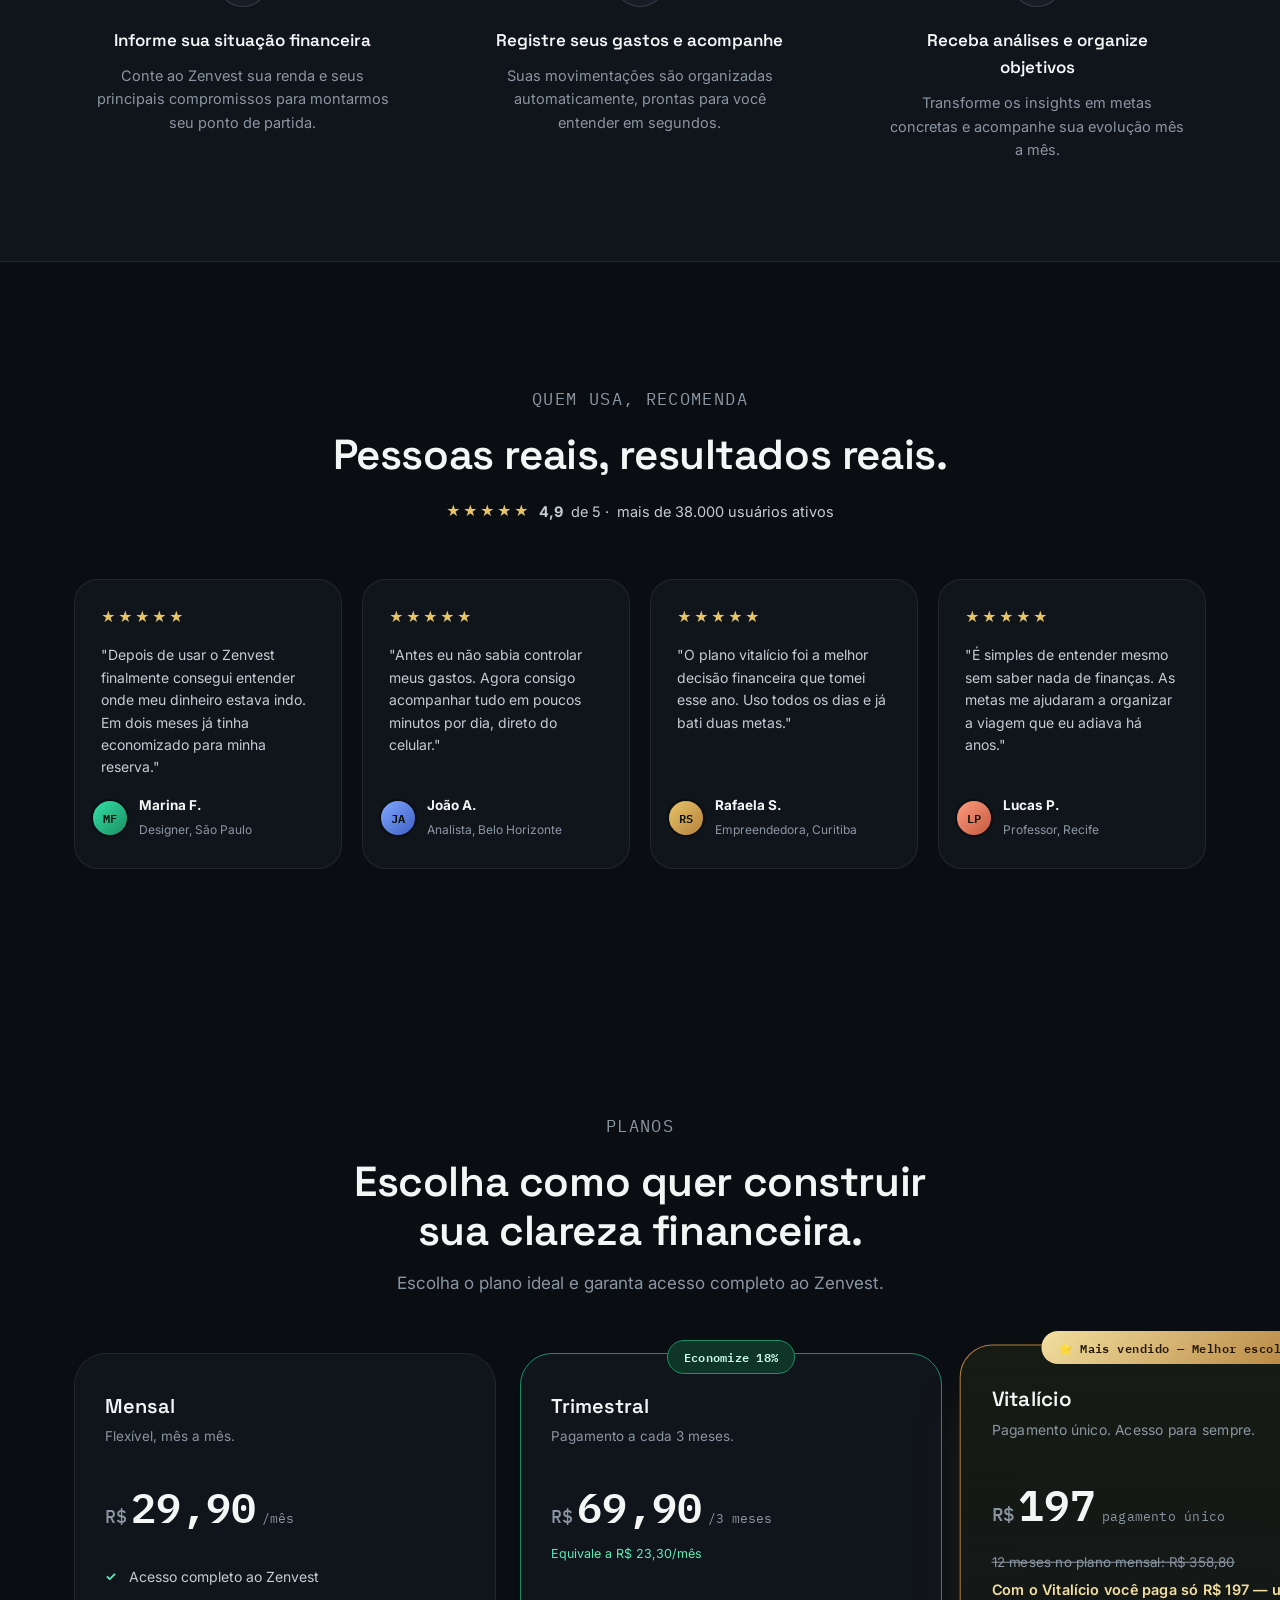
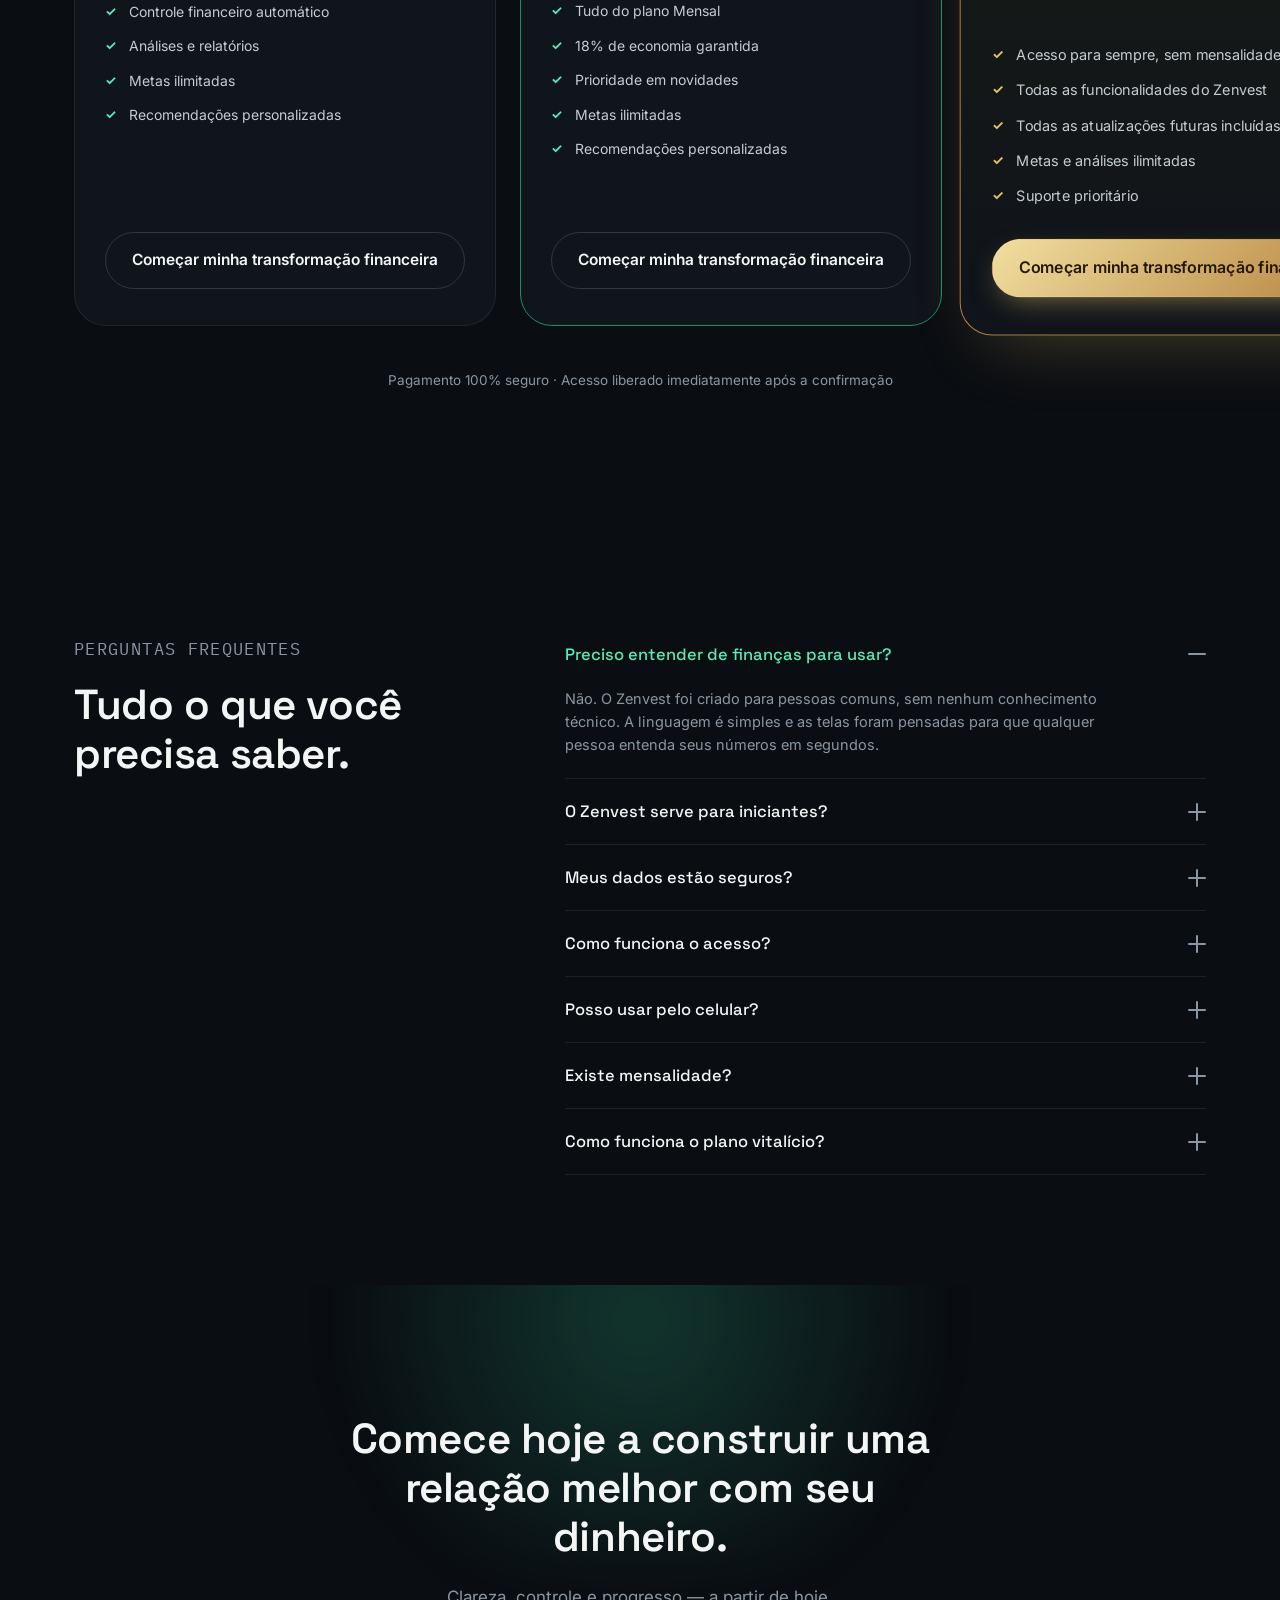
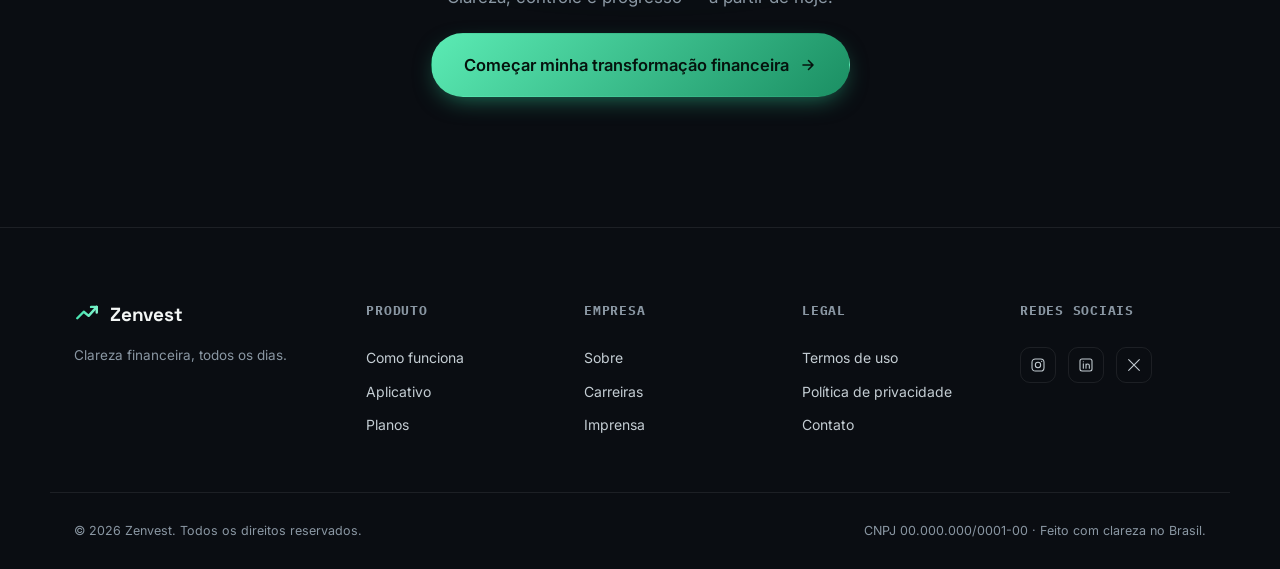
==== commit 297abcbc: "Update index.html" ====
--- a/index.html
+++ b/index.html
@@ -534,7 +534,7 @@
           <span class="plan-card__badge plan-card__badge--secondary">Economize 18%</span>
           <div class="plan-card__head">
             <h3>Trimestral</h3>
-            <p>Pagamento a cada 6 meses.</p>
+            <p>Pagamento a cada 3 meses.</p>
           </div>
           <p class="plan-card__price"><span>R$</span>69,90<em>/3 meses</em></p>
           <p class="plan-card__equiv">Equivale a R$ 23,30/mês</p>
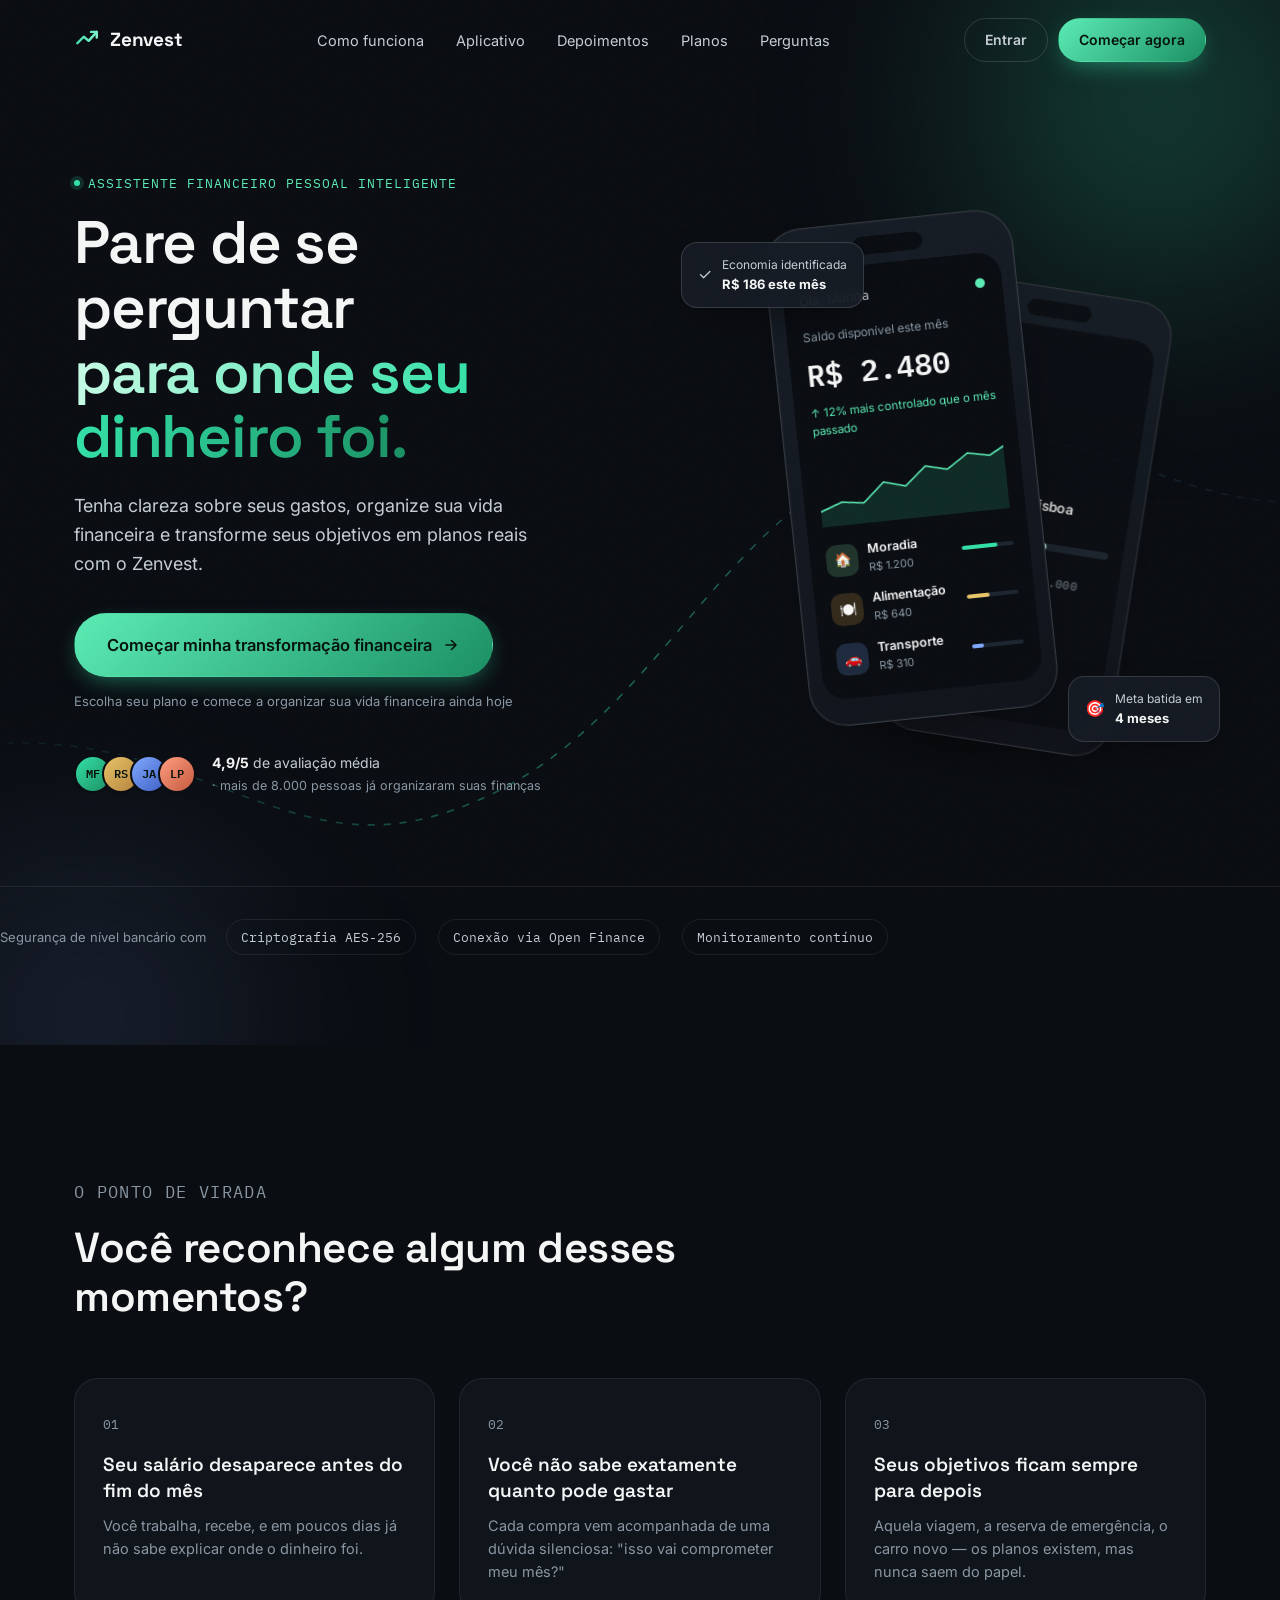
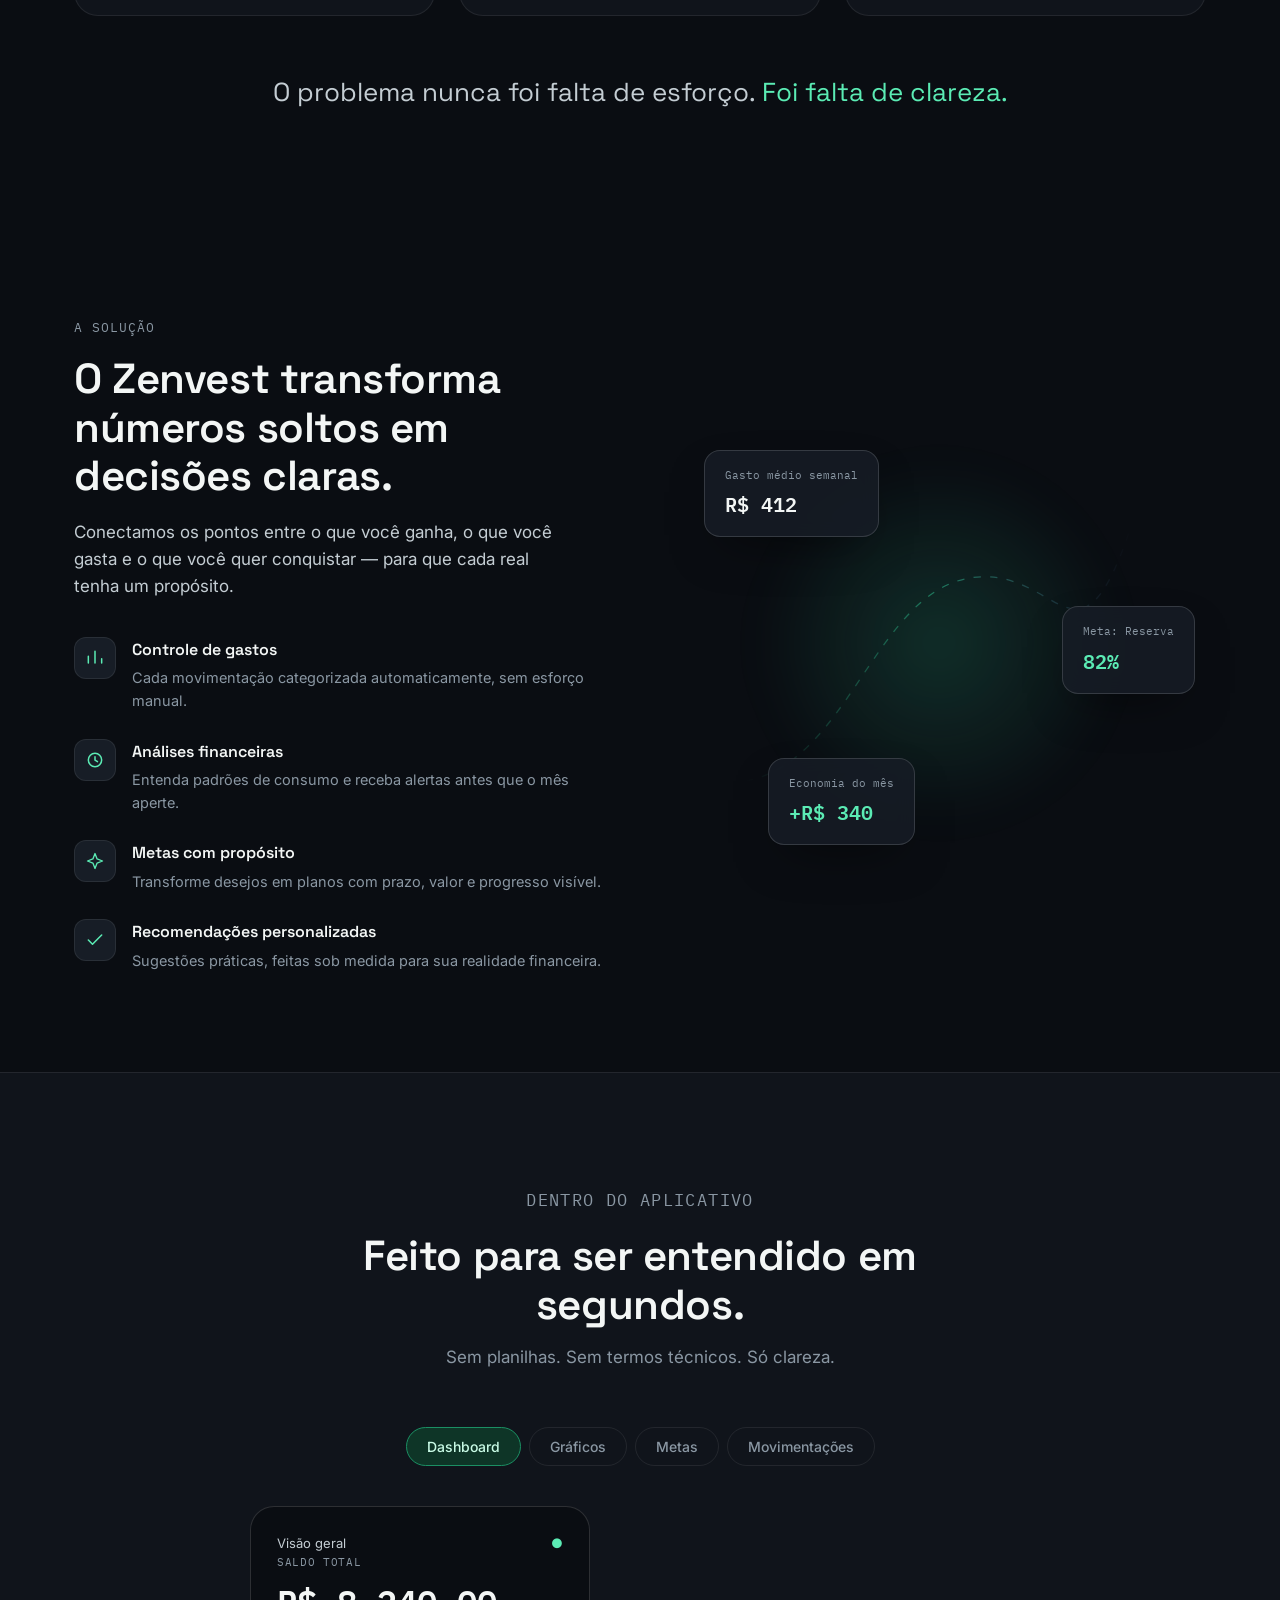
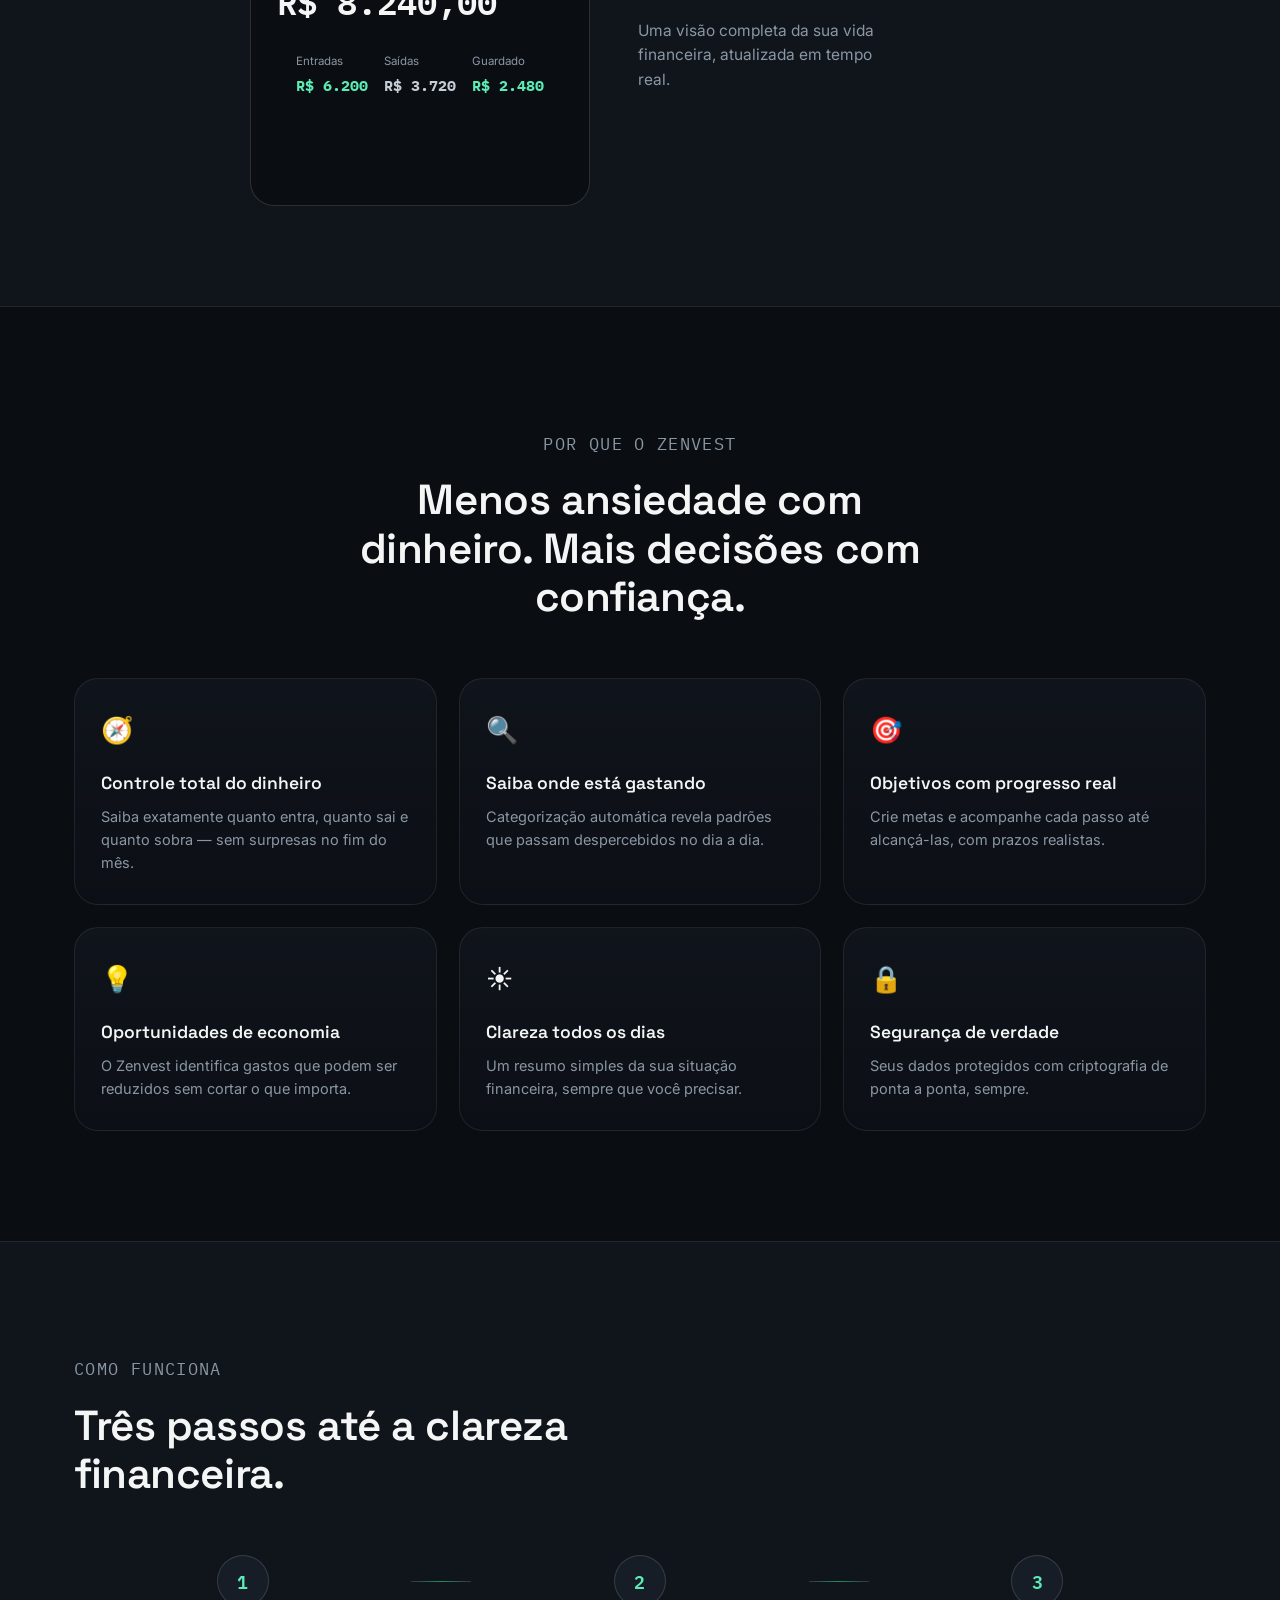
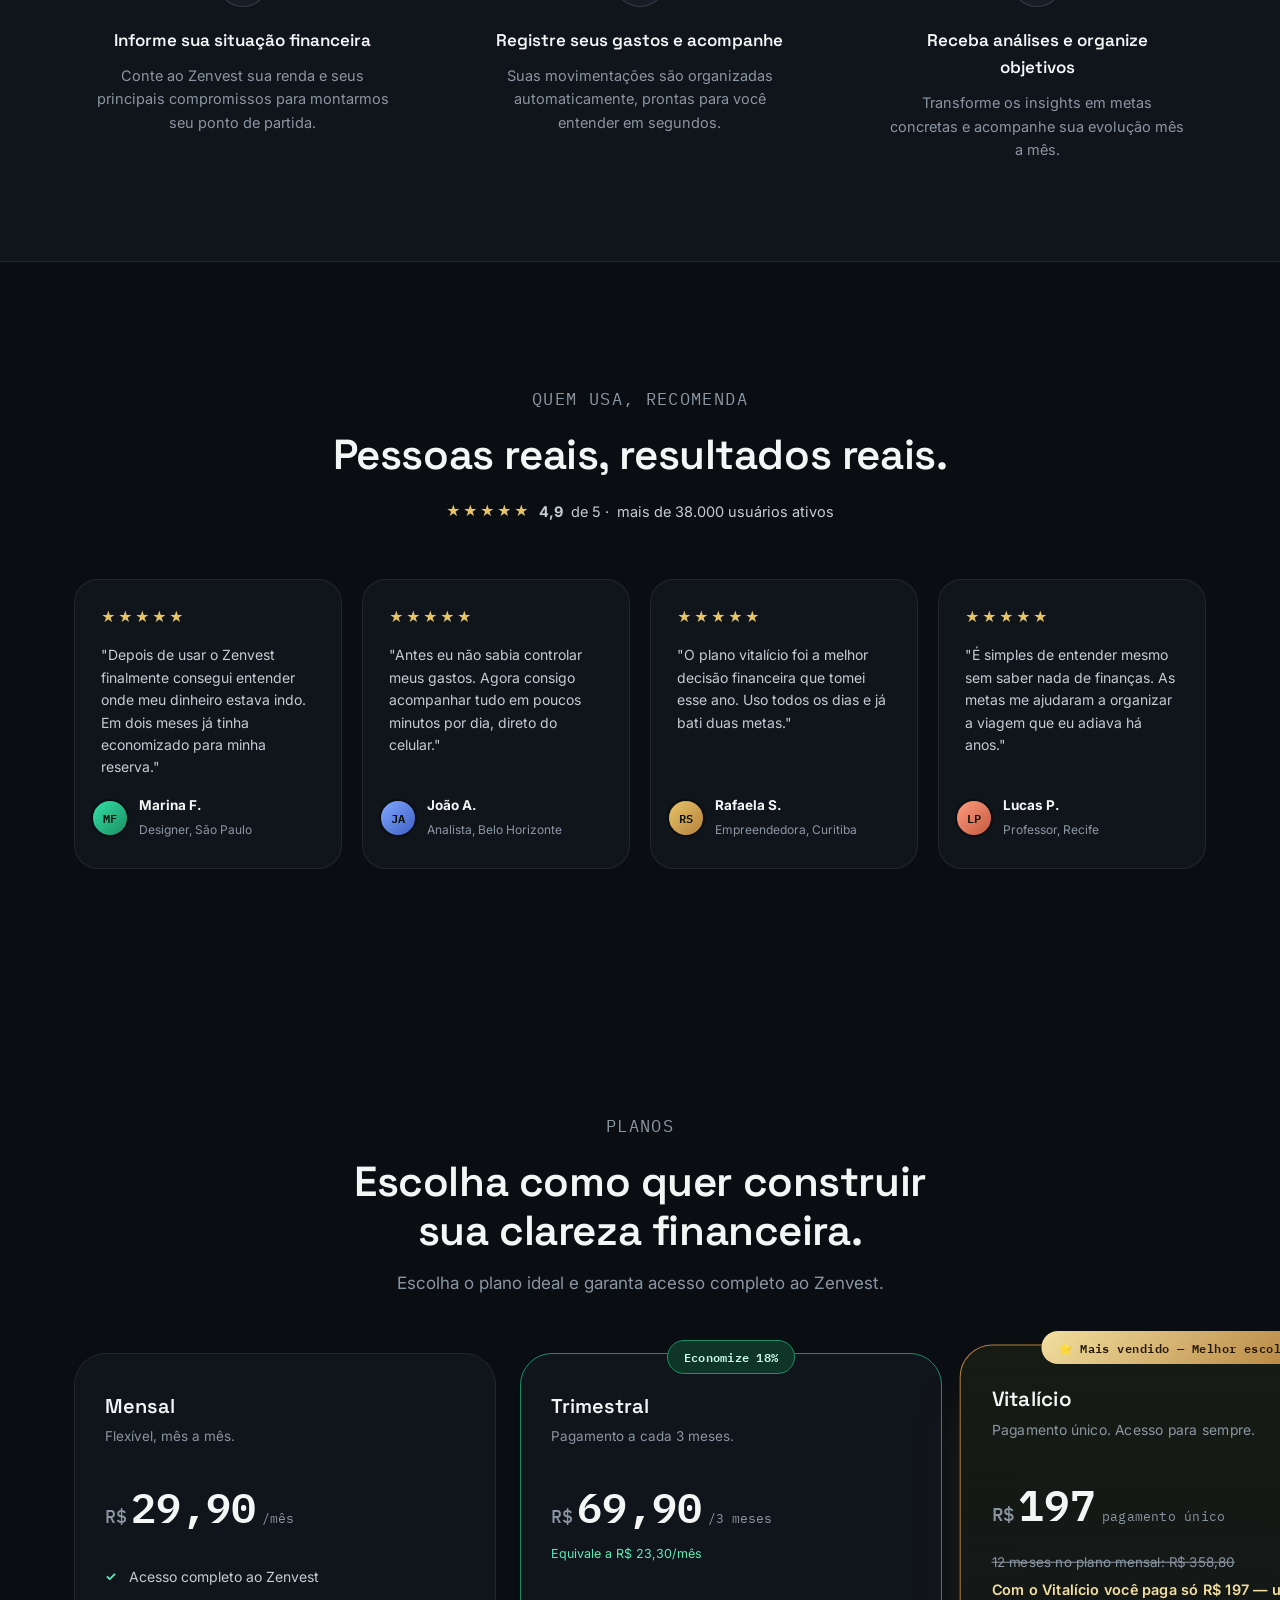
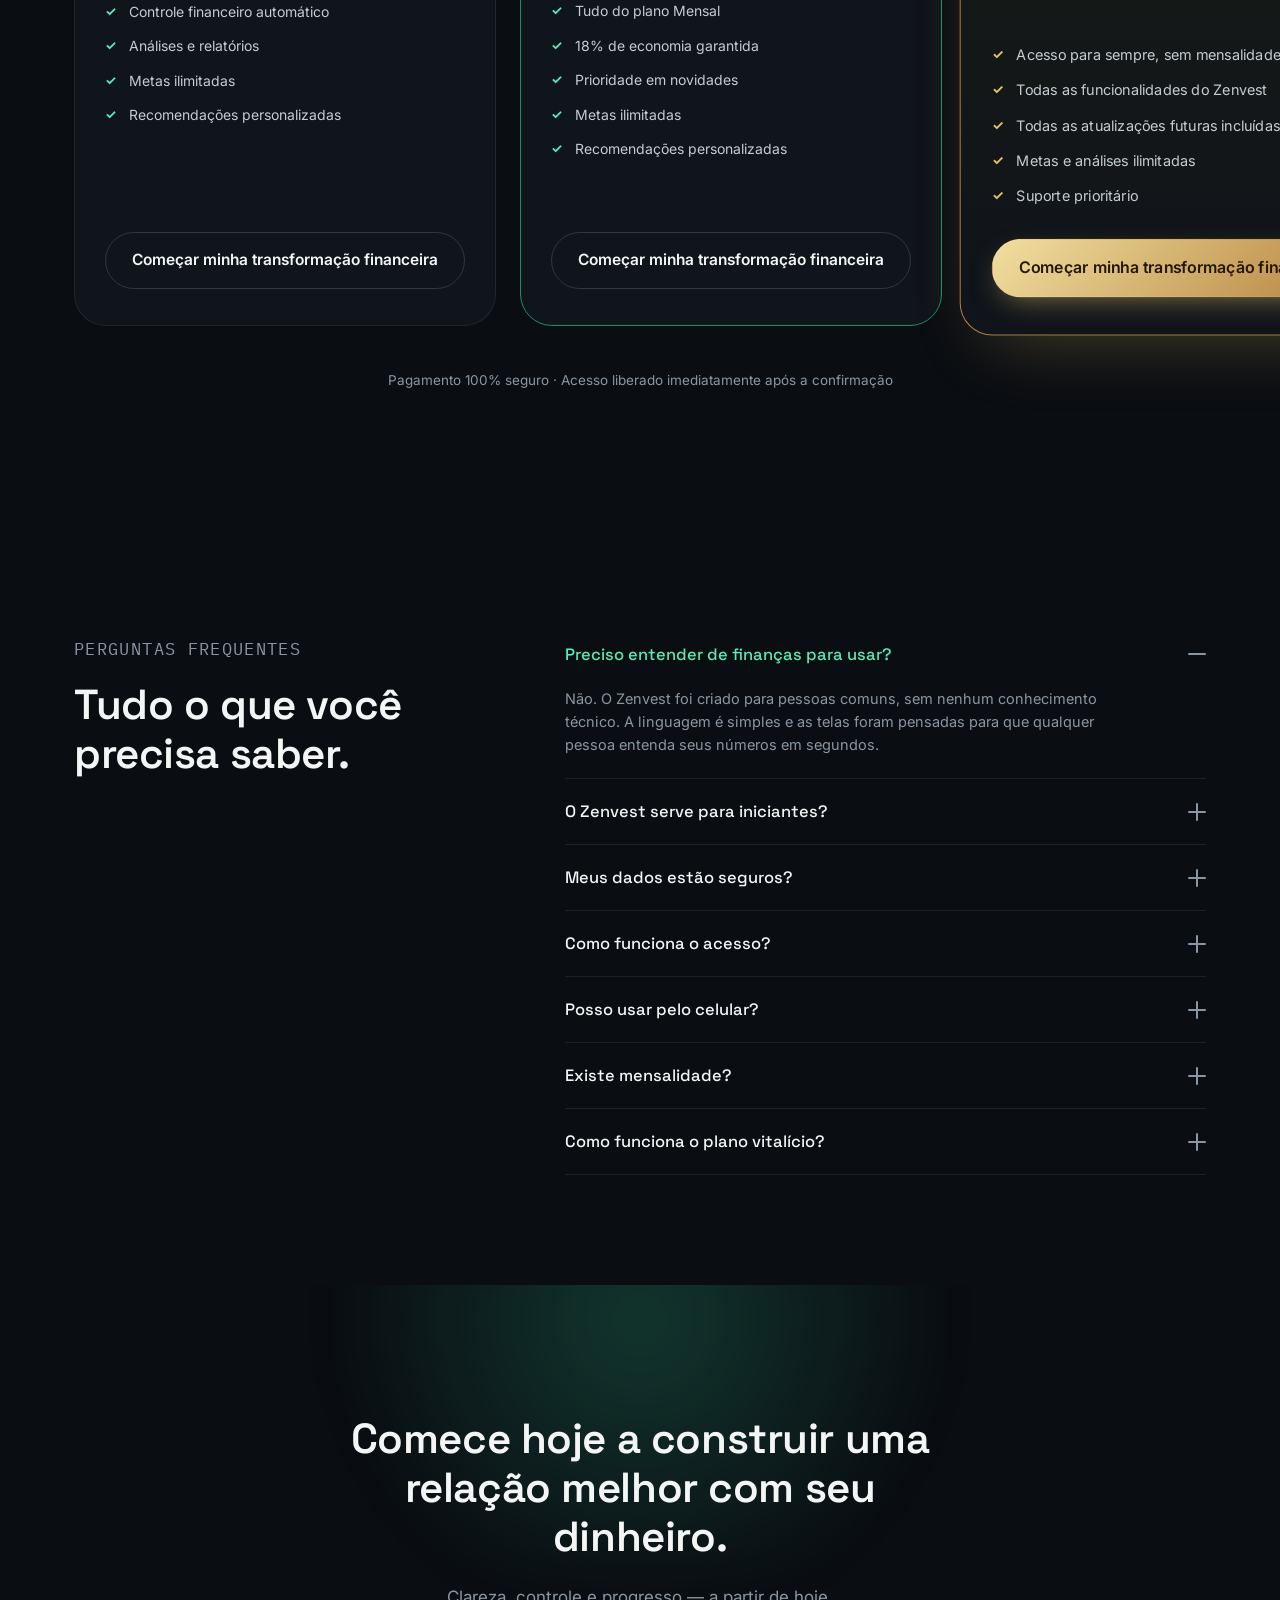
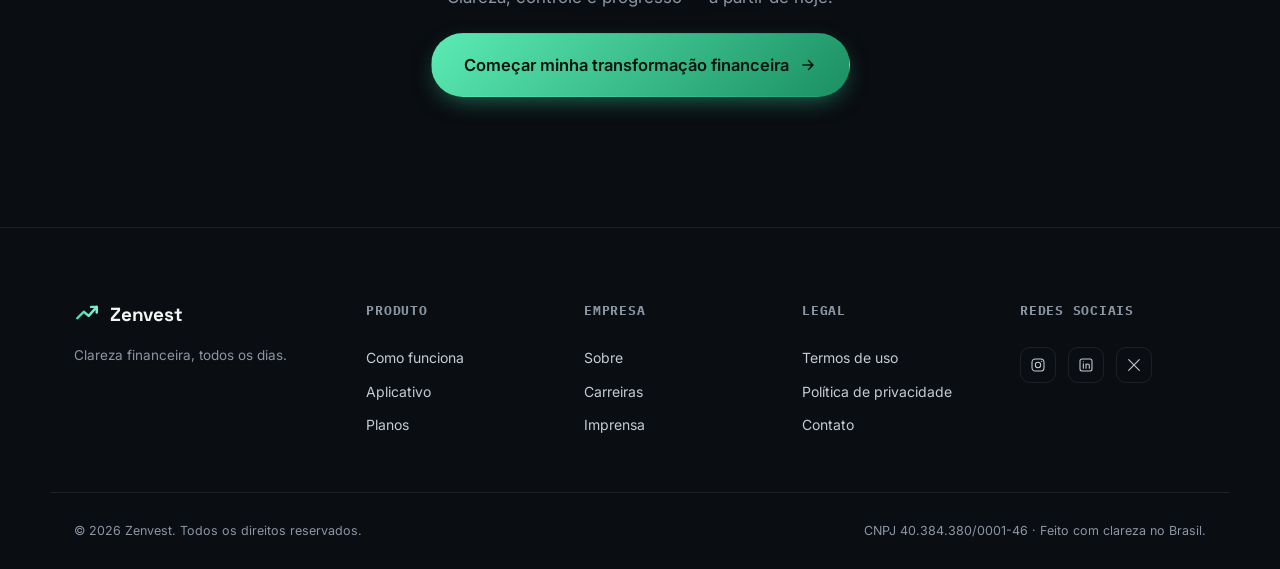
==== commit 21ed6a15: "Update index.html" ====
--- a/index.html
+++ b/index.html
@@ -123,7 +123,7 @@
           </div>
           <div class="hero__proof-text">
             <strong>4,9/5</strong> de avaliação média
-            <span>· mais de 38.000 pessoas já organizaram suas finanças</span>
+            <span>· mais de 8.000 pessoas já organizaram suas finanças</span>
           </div>
         </div>
       </div>
@@ -726,7 +726,7 @@
 
   <div class="container footer__bottom">
     <p>© 2026 Zenvest. Todos os direitos reservados.</p>
-    <p>CNPJ 00.000.000/0001-00 · Feito com clareza no Brasil.</p>
+    <p>CNPJ 40.384.380/0001-46 · Feito com clareza no Brasil.</p>
   </div>
 </footer>
 
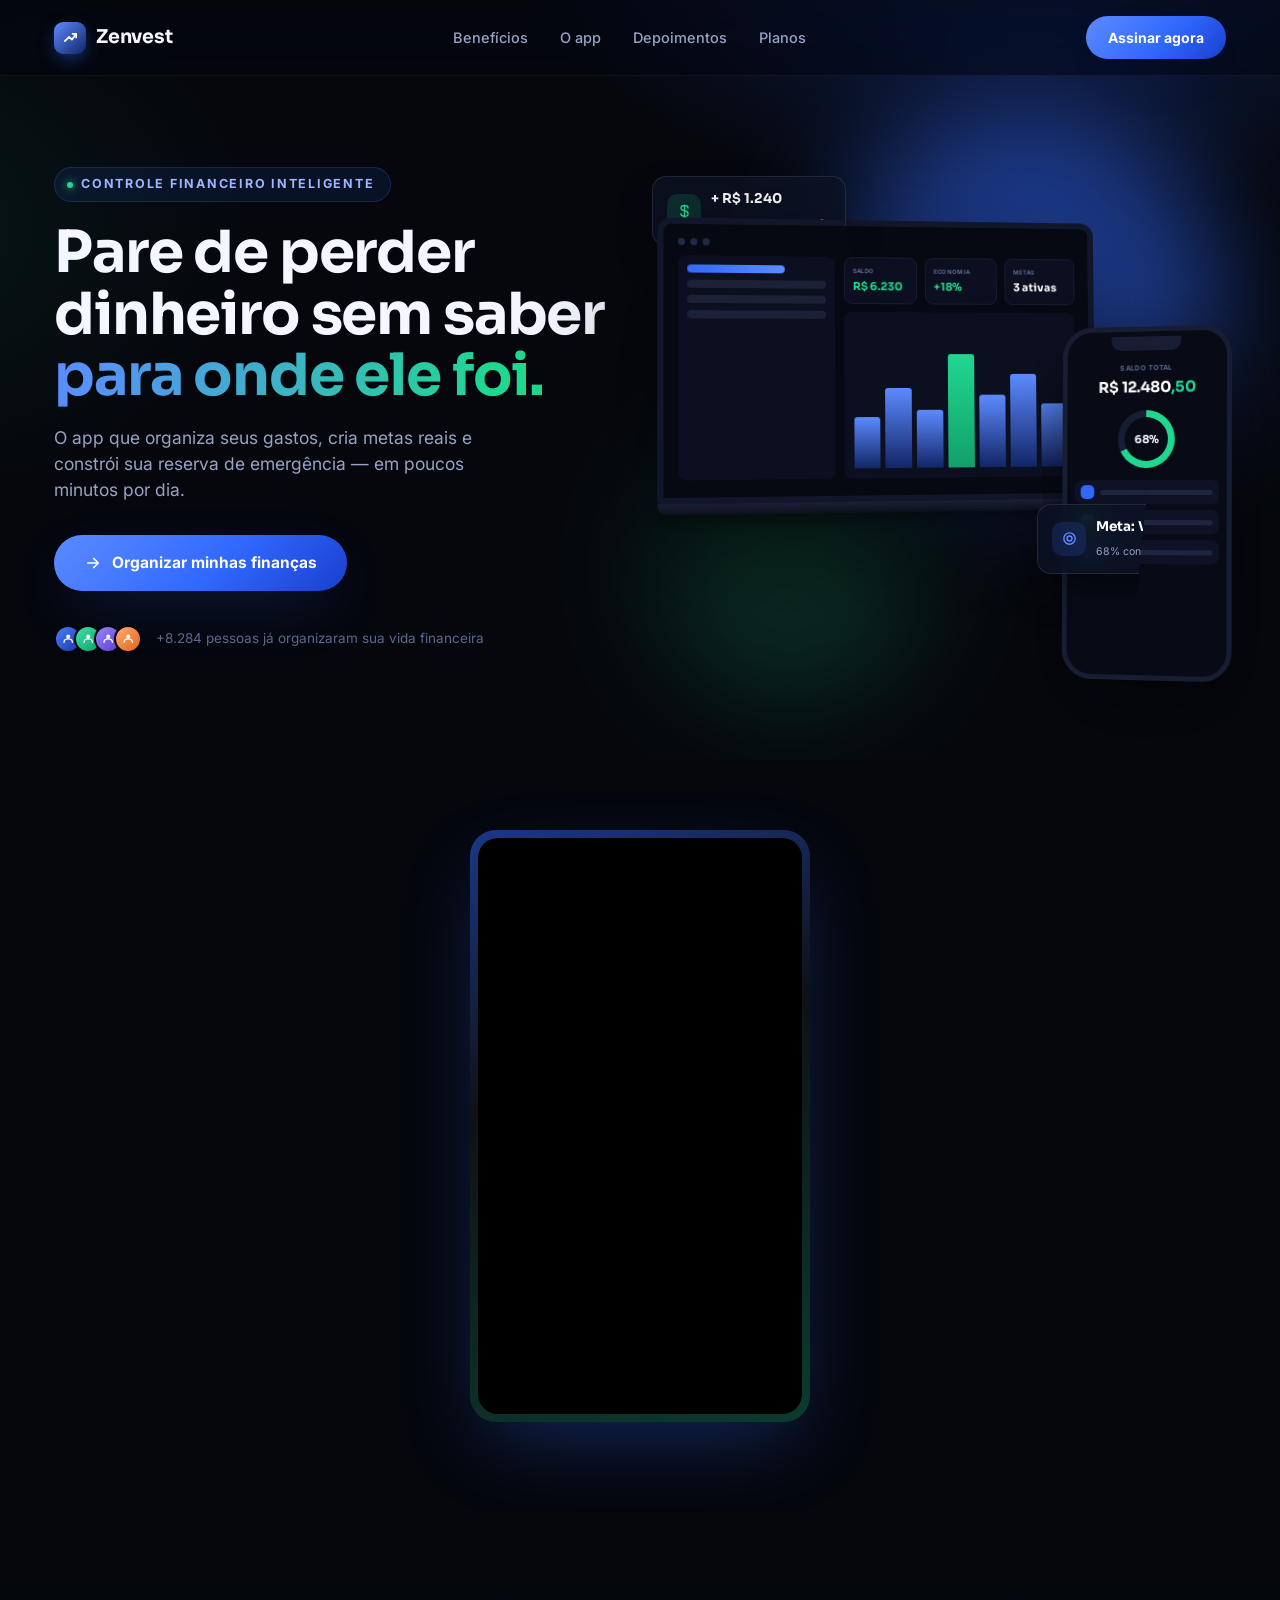
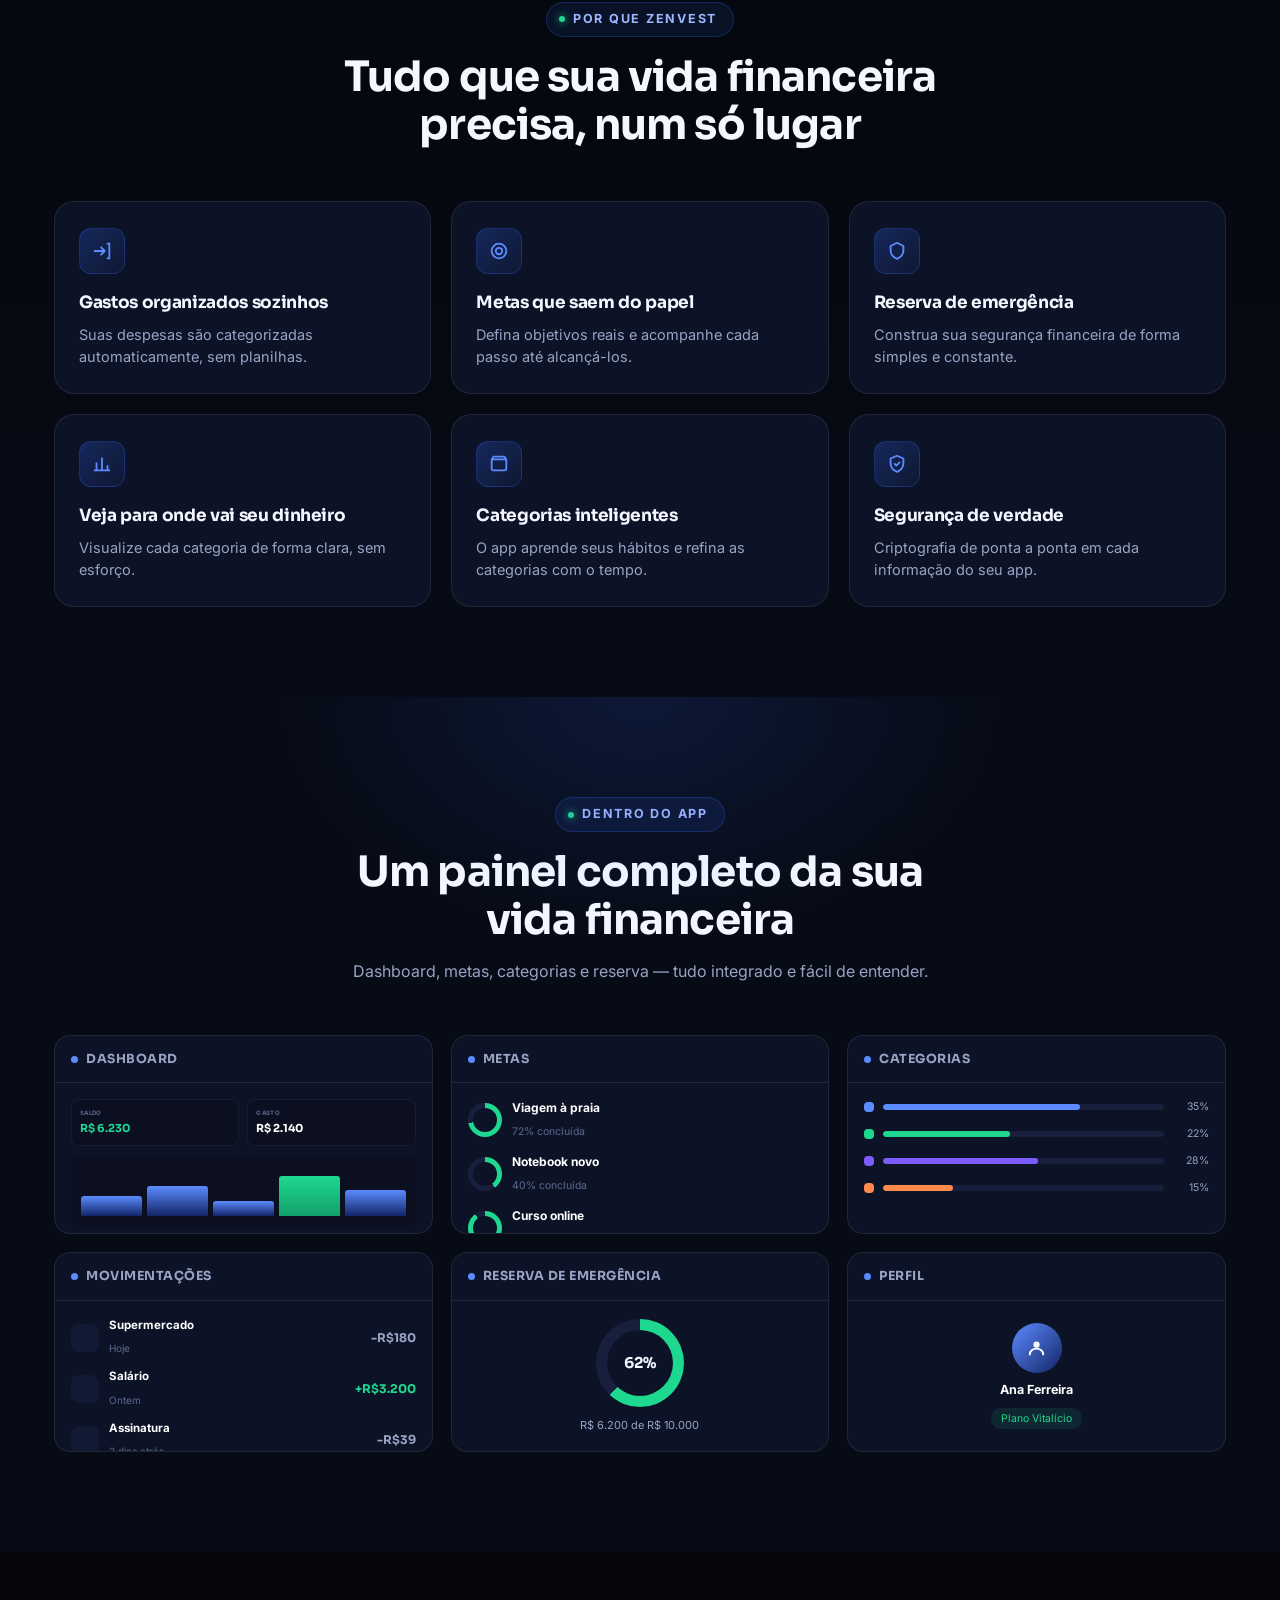
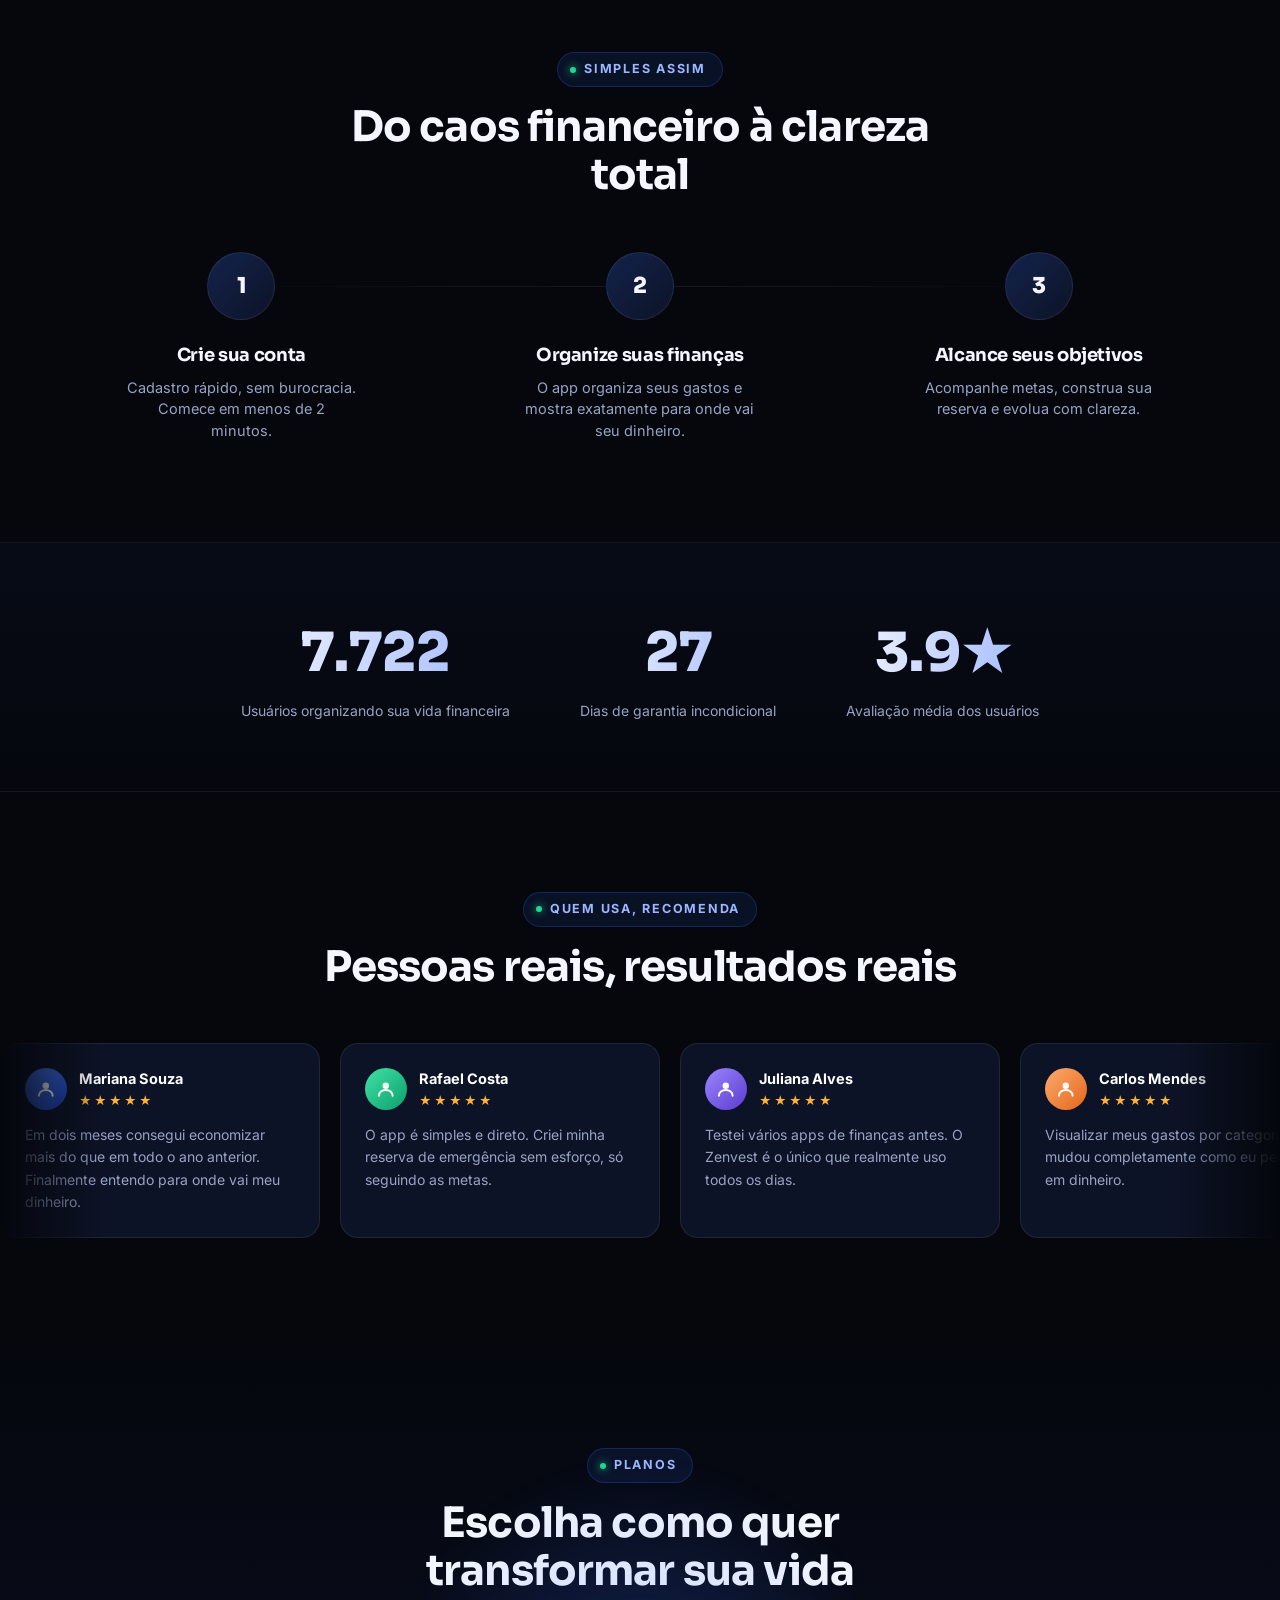
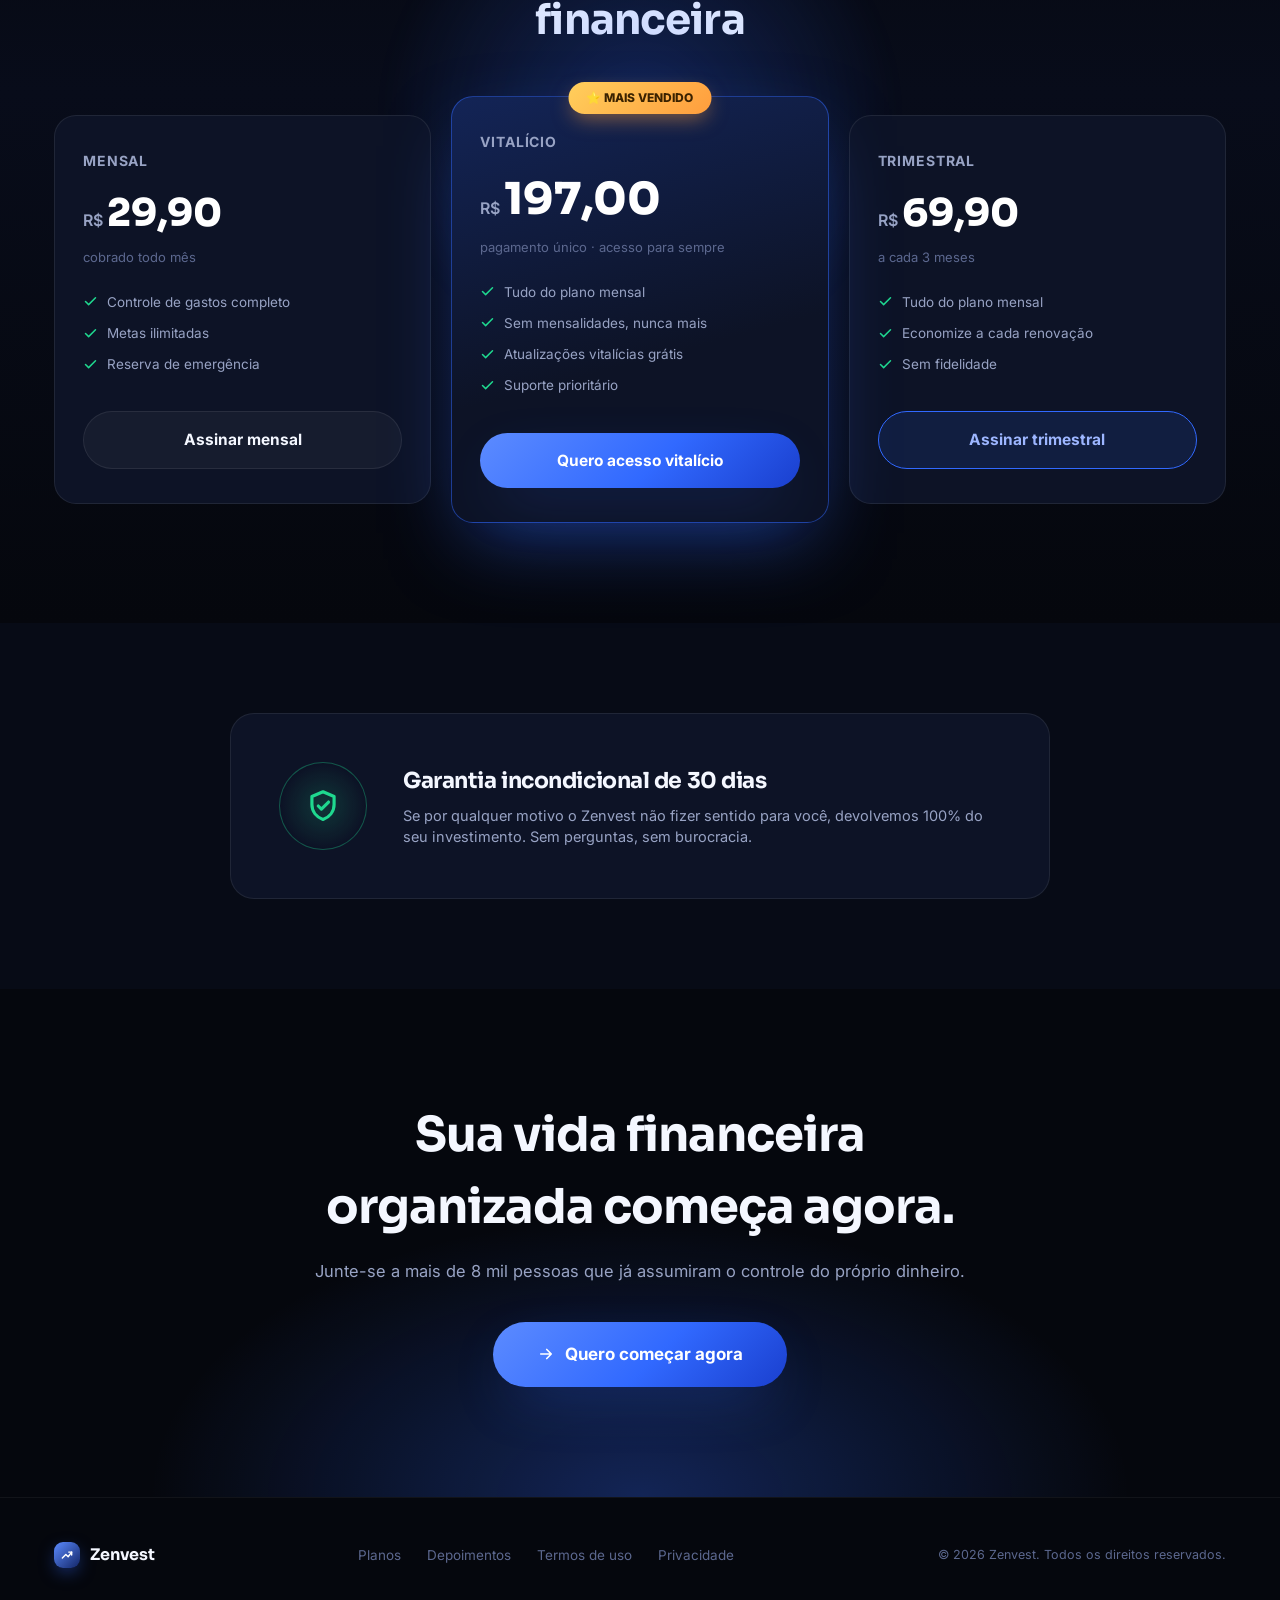
==== commit 41f90f95: "Update index.html" ====
--- a/index.html
+++ b/index.html
@@ -2,737 +2,1012 @@
 <html lang="pt-BR">
 <head>
 <meta charset="UTF-8">
-<meta name="viewport" content="width=device-width, initial-scale=1.0">
-<title>Zenvest — Transforme seus gastos em um plano para alcançar seus objetivos</title>
-<meta name="description" content="O Zenvest organiza sua vida financeira, mostra para onde seu dinheiro vai e transforma seus objetivos em planos reais. Clareza, controle e liberdade financeira.">
-<meta name="theme-color" content="#0A0D12">
-
-<!-- Open Graph -->
-<meta property="og:title" content="Zenvest — Clareza financeira, todos os dias.">
-<meta property="og:description" content="Transforme seus gastos em um plano para alcançar seus objetivos.">
-<meta property="og:type" content="website">
-
+<meta name="viewport" content="width=device-width, initial-scale=1, maximum-scale=1">
+<title>Zenvest — Saiba para onde vai o seu dinheiro</title>
+  <link rel="icon" type="image/png" href="https://raw.githubusercontent.com/pedrohenriquealvessilva/fotos/main/IMG_2014.png">
+<meta name="description" content="Zenvest: o app que organiza suas finanças, cria metas e constrói sua reserva de emergência em minutos por dia.">
 <link rel="preconnect" href="https://fonts.googleapis.com">
 <link rel="preconnect" href="https://fonts.gstatic.com" crossorigin>
-<link href="https://fonts.googleapis.com/css2?family=Space+Grotesk:wght@400;500;600;700&family=Inter:wght@400;500;600;700;800&family=IBM+Plex+Mono:wght@400;500;600&display=swap" rel="stylesheet">
-
-<link rel="stylesheet" href="style.css">
+<link href="https://fonts.googleapis.com/css2?family=Sora:wght@500;600;700;800&family=Inter:wght@400;500;600;700;800&display=swap" rel="stylesheet">
+<style>
+  :root{
+    --bg:#05070d;
+    --bg-2:#070b16;
+    --surface:#0d1326;
+    --surface-2:#121a33;
+    --surface-3:#171f3d;
+    --border:rgba(255,255,255,.08);
+    --border-soft:rgba(255,255,255,.05);
+    --blue:#3169ff;
+    --blue-light:#5c8bff;
+    --blue-pale:#9db6ff;
+    --blue-deep:#122566;
+    --green:#1fd88f;
+    --green-dim:#12a06b;
+    --white:#f4f7ff;
+    --gray:#98a3c4;
+    --gray-dim:#5c688f;
+    --radius:20px;
+    --radius-sm:12px;
+    --shadow-blue: 0 20px 60px -20px rgba(49,105,255,.45);
+    --ff-display:'Sora',sans-serif;
+    --ff-body:'Inter',sans-serif;
+  }
+
+  *{margin:0;padding:0;box-sizing:border-box;}
+  html{scroll-behavior:smooth;background:var(--bg);overflow-x:hidden;width:100%;}
+  body{
+    font-family:var(--ff-body);
+    background:var(--bg);
+    color:var(--white);
+    -webkit-font-smoothing:antialiased;
+    overflow-x:hidden;
+    width:100%;
+    line-height:1.5;
+  }
+  img,svg{display:block;max-width:100%;}
+  button{font-family:inherit;cursor:pointer;border:none;}
+  a{color:inherit;text-decoration:none;}
+  ul{list-style:none;}
+  .container{
+    width:100%;
+    max-width:1220px;
+    margin:0 auto;
+    padding:0 24px;
+  }
+  @media (max-width:420px){
+    .container{padding:0 16px;}
+  }
+  section{position:relative;}
+  .eyebrow{
+    display:inline-flex;
+    align-items:center;
+    gap:8px;
+    font-family:var(--ff-body);
+    font-weight:700;
+    font-size:12.5px;
+    letter-spacing:.14em;
+    text-transform:uppercase;
+    color:var(--blue-pale);
+    background:rgba(49,105,255,.1);
+    border:1px solid rgba(49,105,255,.25);
+    padding:7px 16px 7px 12px;
+    border-radius:999px;
+  }
+  .eyebrow .dot{width:6px;height:6px;border-radius:50%;background:var(--green);box-shadow:0 0 8px var(--green);}
+  h1,h2,h3{font-family:var(--ff-display);font-weight:700;letter-spacing:-0.02em;color:var(--white);}
+  .section-head{max-width:640px;margin:0 auto 52px;text-align:center;}
+  .section-head h2{font-size:clamp(28px,4vw,42px);margin-top:16px;line-height:1.15;}
+  .section-head p{color:var(--gray);font-size:16px;margin-top:14px;}
+
+  /* Buttons */
+  .btn{
+    display:inline-flex;
+    align-items:center;
+    justify-content:center;
+    gap:10px;
+    font-family:var(--ff-body);
+    font-weight:700;
+    font-size:15.5px;
+    padding:16px 30px;
+    border-radius:999px;
+    white-space:nowrap;
+    transition:transform .25s cubic-bezier(.2,.8,.2,1), box-shadow .25s ease, background .25s ease;
+  }
+  .btn-primary{
+    background:linear-gradient(135deg,var(--blue-light),var(--blue) 55%,#1a3fce);
+    color:#fff;
+    box-shadow:var(--shadow-blue);
+  }
+  .btn-primary:hover{transform:translateY(-3px);box-shadow:0 26px 70px -18px rgba(49,105,255,.65);}
+  .btn-ghost{
+    background:rgba(255,255,255,.04);
+    color:var(--white);
+    border:1px solid var(--border);
+  }
+  .btn-ghost:hover{background:rgba(255,255,255,.08);}
+  .btn-blue-outline{
+    background:rgba(49,105,255,.12);
+    color:var(--blue-pale);
+    border:1.5px solid var(--blue);
+  }
+  .btn-blue-outline:hover{background:rgba(49,105,255,.22);transform:translateY(-3px);}
+  .btn-block{width:100%;}
+  .btn svg{width:18px;height:18px;flex-shrink:0;}
+
+  /* NAV */
+  .nav{
+    position:fixed;top:0;left:0;right:0;z-index:100;
+    padding:16px 0;
+    background:rgba(5,7,13,.55);
+    backdrop-filter:blur(16px) saturate(140%);
+    -webkit-backdrop-filter:blur(16px) saturate(140%);
+    border-bottom:1px solid var(--border-soft);
+  }
+  .nav .container{display:flex;align-items:center;justify-content:space-between;}
+  .brand{display:flex;align-items:center;gap:10px;font-family:var(--ff-display);font-weight:700;font-size:19px;letter-spacing:-0.01em;}
+  .brand-mark{
+    width:32px;height:32px;border-radius:9px;
+    background:linear-gradient(135deg,var(--blue-light),var(--blue-deep));
+    display:flex;align-items:center;justify-content:center;
+    box-shadow:0 6px 18px -4px rgba(49,105,255,.6);
+  }
+  .brand-mark svg{width:17px;height:17px;}
+  .nav-links{display:flex;gap:32px;font-size:14.5px;color:var(--gray);font-weight:500;}
+  .nav-links a:hover{color:var(--white);}
+  .nav .btn{padding:11px 22px;font-size:14px;}
+  .nav-cta-wrap{display:flex;align-items:center;gap:20px;}
+  @media (max-width:780px){
+    .nav-links{display:none;}
+    .nav .container{padding:0 18px;}
+  }
+  @media (max-width:420px){
+    .brand{font-size:16px;gap:8px;}
+    .brand-mark{width:28px;height:28px;}
+    .nav .btn{padding:9px 16px;font-size:12.5px;}
+  }
+
+  /* HERO */
+  .hero{
+    padding:150px 0 90px;
+    background:
+      radial-gradient(900px 480px at 82% -10%, rgba(49,105,255,.28), transparent 60%),
+      radial-gradient(700px 500px at -10% 30%, rgba(31,216,143,.08), transparent 55%),
+      var(--bg);
+    overflow:hidden;
+  }
+  .hero .container{
+    display:grid;
+    grid-template-columns:1fr 1fr;
+    gap:40px;
+    align-items:center;
+  }
+  .hero-copy h1{
+    font-size:clamp(34px,4.6vw,58px);
+    line-height:1.06;
+    margin:20px 0 18px;
+  }
+  .hero-copy h1 .accent{
+    background:linear-gradient(100deg,var(--blue-light),var(--green) 90%);
+    -webkit-background-clip:text;background-clip:text;color:transparent;
+  }
+  .hero-copy p.sub{
+    font-size:17.5px;color:var(--gray);max-width:460px;margin-bottom:32px;
+  }
+  .hero-actions{display:flex;gap:14px;flex-wrap:wrap;align-items:center;margin-bottom:34px;}
+  .trust-row{display:flex;align-items:center;gap:14px;color:var(--gray-dim);font-size:13.5px;}
+  .trust-row .avatars{display:flex;}
+  .trust-row .avatars span{
+    width:28px;height:28px;border-radius:50%;border:2px solid var(--bg);
+    margin-left:-8px;font-size:10px;font-weight:700;color:#fff;
+    display:flex;align-items:center;justify-content:center;
+    font-family:var(--ff-display);
+  }
+  .trust-row .avatars span:first-child{margin-left:0;}
+  .trust-row .avatars span svg{width:60%;height:60%;}
+  .t-avatar svg{width:56%;height:56%;}
+
+  /* Hero visual composition */
+  .hero-visual{position:relative;height:520px;}
+  .glow-blob{position:absolute;border-radius:50%;filter:blur(60px);opacity:.55;z-index:0;pointer-events:none;}
+  .glow-blob.b1{width:380px;height:380px;background:var(--blue);top:-40px;right:10px;}
+  .glow-blob.b2{width:260px;height:260px;background:var(--green);opacity:.18;bottom:-30px;left:0;}
+
+  .device-stage{position:relative;width:100%;height:100%;z-index:2;transform-style:preserve-3d;}
+
+  .laptop{
+    position:absolute;left:0;top:70px;width:78%;
+    transform:perspective(1400px) rotateY(8deg) rotateX(2deg);
+    filter:drop-shadow(0 40px 60px rgba(0,0,0,.55));
+  }
+  .laptop-screen{
+    background:#060912;
+    border:6px solid #12162a;
+    border-radius:14px 14px 4px 4px;
+    aspect-ratio:16/10.2;
+    padding:14px;
+    position:relative;
+    overflow:hidden;
+  }
+  .laptop-base{
+    height:11px;background:linear-gradient(#1a2036,#0c0f1c);
+    border-radius:0 0 10px 10px;
+    box-shadow:0 6px 14px rgba(0,0,0,.5);
+  }
+  .screen-topbar{display:flex;gap:5px;margin-bottom:10px;}
+  .screen-topbar span{width:7px;height:7px;border-radius:50%;background:#232a45;}
+  .screen-grid{display:grid;grid-template-columns:1.3fr 2fr;gap:9px;height:calc(100% - 20px);}
+  .screen-side{background:#0b0f20;border-radius:8px;padding:9px;display:flex;flex-direction:column;gap:7px;}
+  .screen-side .sd{height:8px;border-radius:4px;background:#1b2137;}
+  .screen-side .sd.active{background:linear-gradient(90deg,var(--blue),var(--blue-light));width:70%;}
+  .screen-main{display:flex;flex-direction:column;gap:8px;}
+  .kpi-row{display:flex;gap:8px;}
+  .kpi{flex:1;background:#0b0f20;border-radius:8px;padding:8px;border:1px solid #161c30;}
+  .kpi .lab{font-size:6px;color:#5c688f;text-transform:uppercase;letter-spacing:.06em;font-weight:700;}
+  .kpi .val{font-size:11px;font-weight:700;color:#fff;margin-top:3px;font-family:var(--ff-display);}
+  .kpi .val.g{color:var(--green);}
+  .chart-panel{flex:1;background:#0b0f20;border-radius:8px;padding:10px;position:relative;overflow:hidden;}
+  .chart-bars{display:flex;align-items:flex-end;gap:5px;height:100%;}
+  .chart-bars i{flex:1;border-radius:3px 3px 0 0;background:linear-gradient(180deg,var(--blue-light),var(--blue-deep));}
+  .chart-bars i:nth-child(4){background:linear-gradient(180deg,var(--green),var(--green-dim));}
+
+  .phone{
+    position:absolute;right:-6px;bottom:-10px;width:172px;
+    transform:perspective(1200px) rotateY(-10deg) rotateX(1deg);
+    filter:drop-shadow(0 30px 40px rgba(0,0,0,.6));
+    z-index:3;
+  }
+  .phone-body{
+    background:#080b16;border:5px solid #171d33;border-radius:30px;
+    aspect-ratio:9/18.5;padding:10px 8px;position:relative;overflow:hidden;
+  }
+  .phone-notch{position:absolute;top:5px;left:50%;transform:translateX(-50%);width:44%;height:14px;background:#171d33;border-radius:0 0 10px 10px;z-index:2;}
+  .phone-bal{margin-top:22px;text-align:center;}
+  .phone-bal .lab{font-size:7px;color:#5c688f;text-transform:uppercase;letter-spacing:.06em;font-weight:700;}
+  .phone-bal .amt{font-family:var(--ff-display);font-size:15px;font-weight:700;color:#fff;margin-top:2px;}
+  .phone-bal .amt span{color:var(--green);}
+  .phone-ring{margin:12px auto 0;width:58px;height:58px;border-radius:50%;
+    background:conic-gradient(var(--green) 0 68%, #171d33 0 100%);
+    display:flex;align-items:center;justify-content:center;}
+  .phone-ring b{width:44px;height:44px;border-radius:50%;background:#080b16;display:flex;align-items:center;justify-content:center;font-size:11px;font-family:var(--ff-display);font-weight:700;}
+  .phone-list{margin-top:12px;display:flex;flex-direction:column;gap:6px;}
+  .phone-list div{display:flex;align-items:center;gap:6px;background:#0e1224;border-radius:7px;padding:5px 6px;}
+  .phone-list i{width:14px;height:14px;border-radius:5px;background:var(--blue);flex-shrink:0;}
+  .phone-list b{flex:1;height:5px;border-radius:3px;background:#1e2540;}
+
+  .float-card{
+    position:absolute;
+    background:rgba(13,19,38,.75);
+    border:1px solid rgba(255,255,255,.1);
+    backdrop-filter:blur(14px);
+    border-radius:14px;
+    padding:12px 14px;
+    display:flex;align-items:center;gap:10px;
+    box-shadow:0 20px 40px -12px rgba(0,0,0,.55);
+    animation:float 6s ease-in-out infinite;
+    z-index:4;
+  }
+  .float-card .ic{width:34px;height:34px;border-radius:10px;background:rgba(31,216,143,.14);display:flex;align-items:center;justify-content:center;flex-shrink:0;}
+  .float-card .ic svg{width:17px;height:17px;color:var(--green);}
+  .float-card .tx b{display:block;font-family:var(--ff-display);font-size:13.5px;color:#fff;}
+  .float-card .tx span{font-size:10.5px;color:var(--gray);}
+  .float-1{top:26px;left:-8px;animation-delay:0s;}
+  .float-2{bottom:96px;right:20px;animation-delay:1.2s;}
+  .float-2 .ic{background:rgba(49,105,255,.16);}
+  .float-2 .ic svg{color:var(--blue-light);}
+  @keyframes float{0%,100%{transform:translateY(0)}50%{transform:translateY(-10px)}}
+
+  @media (max-width:960px){
+    .hero{padding:130px 0 70px;}
+    .hero .container{grid-template-columns:1fr;text-align:center;}
+    .hero-copy p.sub{margin-left:auto;margin-right:auto;}
+    .hero-actions{justify-content:center;}
+    .trust-row{justify-content:center;flex-wrap:wrap;text-align:left;}
+    .hero-visual{height:380px;margin-top:26px;}
+    .laptop{width:84%;left:50%;transform:translateX(-58%) perspective(1400px) rotateY(8deg) rotateX(2deg);}
+    .phone{width:122px;right:2%;}
+    .float-card{padding:8px 10px;}
+    .float-card .tx b{font-size:12px;}
+    .float-card .tx span{font-size:9.5px;}
+    .float-1{left:0;top:10px;}
+    .float-2{right:4px;bottom:70px;}
+  }
+  @media (max-width:520px){
+    .hero-visual{height:320px;}
+    .laptop{width:82%;}
+    .phone{width:100px;bottom:0;}
+    .float-card{gap:7px;}
+    .float-card .ic{width:28px;height:28px;}
+    .float-card .ic svg{width:14px;height:14px;}
+  }
+
+  /* VIDEO */
+  .video-section{padding:70px 0 90px;background:var(--bg);}
+  .video-frame-wrap{
+    max-width:340px;margin:0 auto;
+    border-radius:26px;
+    padding:8px;
+    background:linear-gradient(160deg,rgba(49,105,255,.5),rgba(255,255,255,.04) 40%, rgba(31,216,143,.25));
+    box-shadow:0 30px 80px -20px rgba(49,105,255,.35);
+  }
+  .video-frame{
+    border-radius:20px;
+    overflow:hidden;
+    aspect-ratio:9/16;
+    background:#000;
+    position:relative;
+  }
+  .video-frame iframe{width:100%;height:100%;border:0;display:block;}
+
+  /* BENEFITS */
+  .benefits{padding:90px 0;background:linear-gradient(180deg,var(--bg),var(--bg-2));}
+  .benefits-grid{
+    display:grid;grid-template-columns:repeat(3,1fr);gap:20px;
+  }
+  .b-card{
+    background:var(--surface);
+    border:1px solid var(--border);
+    border-radius:var(--radius);
+    padding:26px 24px;
+    transition:transform .3s ease, border-color .3s ease, background .3s ease;
+  }
+  .b-card:hover{transform:translateY(-6px);border-color:rgba(49,105,255,.4);background:var(--surface-2);}
+  .b-icon{
+    width:46px;height:46px;border-radius:12px;
+    background:linear-gradient(135deg,rgba(49,105,255,.25),rgba(49,105,255,.06));
+    border:1px solid rgba(49,105,255,.25);
+    display:flex;align-items:center;justify-content:center;
+    margin-bottom:16px;
+  }
+  .b-icon svg{width:22px;height:22px;color:var(--blue-light);}
+  .b-card h3{font-size:17px;margin-bottom:8px;}
+  .b-card p{font-size:14.5px;color:var(--gray);}
+  @media (max-width:900px){.benefits-grid{grid-template-columns:repeat(2,1fr);}}
+  @media (max-width:600px){.benefits-grid{grid-template-columns:1fr;}}
+
+  /* DASHBOARD SHOWCASE */
+  .app-showcase{padding:100px 0;background:var(--bg-2);position:relative;overflow:hidden;}
+  .app-showcase::before{
+    content:'';position:absolute;inset:0;
+    background:radial-gradient(600px 400px at 50% 0%,rgba(49,105,255,.14),transparent 60%);
+  }
+  .screens-grid{
+    display:grid;grid-template-columns:repeat(3,1fr);gap:18px;position:relative;z-index:1;
+  }
+  .screen-card{
+    background:var(--surface);border:1px solid var(--border);border-radius:16px;overflow:hidden;
+    transition:transform .3s ease,border-color .3s ease;
+  }
+  .screen-card:hover{transform:translateY(-5px);border-color:rgba(49,105,255,.35);}
+  .screen-card .sc-head{padding:14px 16px;border-bottom:1px solid var(--border);display:flex;align-items:center;gap:8px;}
+  .screen-card .sc-head .dotc{width:7px;height:7px;border-radius:50%;background:var(--blue-light);}
+  .screen-card .sc-head span{font-size:12.5px;font-weight:700;font-family:var(--ff-display);color:var(--gray);text-transform:uppercase;letter-spacing:.04em;}
+  .screen-card .sc-body{padding:16px;height:150px;}
+
+  .mock-dash .kpi-row{margin-bottom:10px;}
+  .mock-goals .goal-item{display:flex;align-items:center;gap:10px;margin-bottom:12px;}
+  .goal-ring{width:34px;height:34px;border-radius:50%;flex-shrink:0;background:conic-gradient(var(--green) 0 var(--p,50%), #171f3d 0 100%);display:flex;align-items:center;justify-content:center;}
+  .goal-ring b{width:24px;height:24px;background:var(--surface);border-radius:50%;}
+  .goal-item .gt{flex:1;}
+  .goal-item .gt b{display:block;font-size:12px;color:#fff;}
+  .goal-item .gt span{font-size:10.5px;color:var(--gray-dim);}
+
+  .mock-cat .cat-row{display:flex;align-items:center;gap:9px;margin-bottom:11px;}
+  .cat-dot{width:10px;height:10px;border-radius:4px;flex-shrink:0;}
+  .cat-row .cbar{flex:1;height:6px;border-radius:4px;background:#171f3d;overflow:hidden;}
+  .cat-row .cbar i{display:block;height:100%;border-radius:4px;}
+  .cat-row span{font-size:10.5px;color:var(--gray);width:36px;text-align:right;}
+
+  .mock-moves .move-row{display:flex;align-items:center;gap:10px;margin-bottom:10px;}
+  .move-ic{width:28px;height:28px;border-radius:8px;background:var(--surface-2);flex-shrink:0;}
+  .move-row .mt{flex:1;}
+  .move-row .mt b{display:block;font-size:11.5px;color:#fff;}
+  .move-row .mt span{font-size:10px;color:var(--gray-dim);}
+  .move-row .mv{font-size:12px;font-weight:700;font-family:var(--ff-display);}
+  .move-row .mv.neg{color:var(--gray);}
+  .move-row .mv.pos{color:var(--green);}
+
+  .mock-reserve{display:flex;flex-direction:column;align-items:center;justify-content:center;height:100%;text-align:center;}
+  .reserve-ring{width:88px;height:88px;border-radius:50%;background:conic-gradient(var(--green) 0 62%, #171f3d 0 100%);display:flex;align-items:center;justify-content:center;margin-bottom:10px;}
+  .reserve-ring b{width:66px;height:66px;background:var(--surface);border-radius:50%;display:flex;align-items:center;justify-content:center;font-family:var(--ff-display);font-weight:700;font-size:15px;}
+  .mock-reserve span{font-size:11px;color:var(--gray);}
+
+  .mock-profile{display:flex;flex-direction:column;align-items:center;justify-content:center;height:100%;text-align:center;gap:8px;}
+  .avatar-circ{width:50px;height:50px;border-radius:50%;background:linear-gradient(135deg,var(--blue-light),var(--blue-deep));display:flex;align-items:center;justify-content:center;font-family:var(--ff-display);font-weight:700;font-size:16px;}
+  .mock-profile .pname{font-size:12.5px;font-weight:700;color:#fff;}
+  .mock-profile .ptag{font-size:10.5px;color:var(--green);background:rgba(31,216,143,.1);padding:3px 10px;border-radius:999px;}
+
+  @media (max-width:900px){.screens-grid{grid-template-columns:repeat(2,1fr);}}
+  @media (max-width:600px){.screens-grid{grid-template-columns:1fr;}}
+
+  /* HOW IT WORKS */
+  .how{padding:100px 0;background:var(--bg);}
+  .how-steps{display:grid;grid-template-columns:repeat(3,1fr);gap:24px;position:relative;}
+  .how-steps::before{
+    content:'';position:absolute;top:34px;left:14%;right:14%;height:1px;
+    background:linear-gradient(90deg,transparent,var(--border),transparent);
+    z-index:0;
+  }
+  .step{position:relative;z-index:1;text-align:center;padding:0 12px;}
+  .step-num{
+    width:68px;height:68px;border-radius:50%;margin:0 auto 22px;
+    background:var(--surface);border:1px solid var(--border);
+    display:flex;align-items:center;justify-content:center;
+    font-family:var(--ff-display);font-weight:800;font-size:22px;
+    background-image:linear-gradient(135deg,rgba(49,105,255,.18),transparent);
+  }
+  .step h3{font-size:18px;margin-bottom:8px;}
+  .step p{font-size:14.5px;color:var(--gray);max-width:230px;margin:0 auto;}
+  @media (max-width:760px){.how-steps{grid-template-columns:1fr;gap:44px;}.how-steps::before{display:none;}}
+
+  /* STATS */
+  .stats{padding:70px 0;background:linear-gradient(180deg,var(--bg-2),var(--bg));border-top:1px solid var(--border-soft);border-bottom:1px solid var(--border-soft);}
+  .stats .container{display:flex;justify-content:center;align-items:center;gap:70px;flex-wrap:wrap;text-align:center;}
+  @media (max-width:600px){.stats .container{gap:36px;}}
+  .stat-num{
+    font-family:var(--ff-display);font-weight:800;
+    font-size:clamp(38px,5vw,54px);
+    background:linear-gradient(100deg,var(--white),var(--blue-pale));
+    -webkit-background-clip:text;background-clip:text;color:transparent;
+  }
+  .stat-lab{color:var(--gray);font-size:14px;margin-top:6px;}
+
+  /* TESTIMONIALS */
+  .testimonials{padding:100px 0;background:var(--bg);overflow:hidden;}
+  .marquee-wrap{position:relative;-webkit-mask-image:linear-gradient(90deg,transparent,#000 8%,#000 92%,transparent);mask-image:linear-gradient(90deg,transparent,#000 8%,#000 92%,transparent);}
+  .marquee-track{display:flex;gap:20px;width:max-content;animation:marquee 34s linear infinite;}
+  .marquee-wrap:hover .marquee-track{animation-play-state:paused;}
+  @keyframes marquee{from{transform:translateX(0)}to{transform:translateX(-50%)}}
+  .t-card{
+    width:320px;flex-shrink:0;
+    background:var(--surface);border:1px solid var(--border);border-radius:18px;padding:24px;
+  }
+  .t-head{display:flex;align-items:center;gap:12px;margin-bottom:14px;}
+  .t-avatar{width:42px;height:42px;border-radius:50%;display:flex;align-items:center;justify-content:center;font-family:var(--ff-display);font-weight:700;font-size:14px;color:#fff;flex-shrink:0;}
+  .t-name{font-size:14.5px;font-weight:700;color:#fff;}
+  .t-stars{color:#ffb238;font-size:12px;letter-spacing:2px;margin-top:2px;}
+  .t-card p{font-size:14px;color:var(--gray);line-height:1.6;}
+
+  /* PRICING */
+  .pricing{padding:110px 0 100px;background:linear-gradient(180deg,var(--bg),#080c1a 40%,var(--bg));position:relative;}
+  .pricing::before{content:'';position:absolute;top:120px;left:50%;transform:translateX(-50%);width:520px;height:520px;background:radial-gradient(circle,rgba(49,105,255,.28),transparent 70%);filter:blur(10px);pointer-events:none;}
+  .plans-grid{
+    position:relative;z-index:1;
+    display:grid;grid-template-columns:repeat(3,1fr);gap:20px;align-items:center;
+  }
+  .plan{
+    background:var(--surface);border:1px solid var(--border);border-radius:22px;
+    padding:34px 28px;display:flex;flex-direction:column;
+  }
+  .plan .p-name{font-size:14px;font-weight:700;color:var(--gray);text-transform:uppercase;letter-spacing:.06em;margin-bottom:14px;}
+  .plan .p-price{display:flex;align-items:baseline;gap:4px;margin-bottom:6px;}
+  .plan .p-price .cur{font-size:16px;color:var(--gray);font-weight:600;}
+  .plan .p-price .num{font-family:var(--ff-display);font-size:38px;font-weight:800;color:#fff;}
+  .plan .p-cycle{font-size:13px;color:var(--gray-dim);margin-bottom:24px;}
+  .plan .p-feats{margin-bottom:26px;flex:1;}
+  .plan .p-feats li{display:flex;align-items:center;gap:9px;font-size:13.5px;color:var(--gray);margin-bottom:11px;}
+  .plan .p-feats li svg{width:15px;height:15px;color:var(--green);flex-shrink:0;}
+  .plan.featured{
+    background:linear-gradient(165deg,#132456,var(--surface) 60%);
+    border:1px solid rgba(49,105,255,.5);
+    transform:scale(1.08);
+    box-shadow:0 30px 80px -20px rgba(49,105,255,.5);
+    position:relative;
+  }
+  .plan.featured .badge{
+    position:absolute;top:-15px;left:50%;transform:translateX(-50%);
+    background:linear-gradient(135deg,#ffcf5c,#ff9d3d);
+    color:#3a2200;font-weight:800;font-size:12px;
+    padding:7px 18px;border-radius:999px;white-space:nowrap;
+    box-shadow:0 8px 20px -4px rgba(255,160,60,.5);
+  }
+  .plan.featured .p-price .num{font-size:44px;}
+  @media (max-width:900px){
+    .plans-grid{grid-template-columns:1fr;max-width:400px;margin:0 auto;}
+    .plan.featured{transform:scale(1);order:-1;}
+  }
+
+  /* GUARANTEE */
+  .guarantee{padding:90px 0;background:var(--bg-2);}
+  .g-box{
+    max-width:820px;margin:0 auto;
+    background:var(--surface);border:1px solid var(--border);border-radius:24px;
+    padding:48px;display:flex;align-items:center;gap:36px;
+  }
+  .g-icon{
+    width:88px;height:88px;border-radius:50%;flex-shrink:0;
+    background:radial-gradient(circle,rgba(31,216,143,.18),transparent 70%);
+    border:1px solid rgba(31,216,143,.35);
+    display:flex;align-items:center;justify-content:center;
+  }
+  .g-icon svg{width:38px;height:38px;color:var(--green);}
+  .g-box h3{font-size:22px;margin-bottom:8px;}
+  .g-box p{color:var(--gray);font-size:14.5px;}
+  @media (max-width:700px){.g-box{flex-direction:column;text-align:center;padding:36px 26px;}}
+
+  /* FINAL CTA */
+  .final-cta{
+    padding:110px 0;text-align:center;position:relative;overflow:hidden;
+    background:radial-gradient(700px 400px at 50% 100%,rgba(49,105,255,.3),transparent 70%),var(--bg);
+  }
+  .final-cta h2{font-size:clamp(30px,5vw,48px);max-width:640px;margin:0 auto 16px;}
+  .final-cta p{color:var(--gray);font-size:16.5px;margin-bottom:38px;}
+  .final-cta .btn-primary{padding:20px 44px;font-size:17px;}
+
+  /* FOOTER */
+  footer{padding:44px 0;border-top:1px solid var(--border-soft);background:var(--bg);}
+  footer .container{display:flex;justify-content:space-between;align-items:center;flex-wrap:wrap;gap:16px;}
+  footer .f-links{display:flex;gap:26px;font-size:13.5px;color:var(--gray-dim);}
+  footer .f-links a:hover{color:var(--gray);}
+  footer .f-copy{font-size:12.5px;color:var(--gray-dim);}
+
+  /* reveal animation */
+  .reveal{opacity:0;transform:translateY(24px);transition:opacity .7s ease,transform .7s ease;}
+  .reveal.in{opacity:1;transform:none;}
+
+  @media (prefers-reduced-motion:reduce){
+    *{animation-duration:.001ms !important;animation-iteration-count:1 !important;transition-duration:.001ms !important;}
+  }
+</style>
 </head>
 <body>
 
-<!-- ================= NOISE / GRAIN OVERLAY ================= -->
-<div class="grain" aria-hidden="true"></div>
-
-<svg width="0" height="0" style="position:absolute" aria-hidden="true">
-  <defs>
-    <linearGradient id="flowGrad" x1="0" y1="0" x2="1" y2="0">
-      <stop offset="0%" stop-color="#33E0A6" stop-opacity="0"/>
-      <stop offset="50%" stop-color="#33E0A6" stop-opacity="0.9"/>
-      <stop offset="100%" stop-color="#7FA8FF" stop-opacity="0"/>
-    </linearGradient>
-  </defs>
-</svg>
-
-<!-- ================= HEADER ================= -->
-<header class="header" id="header">
-  <div class="container header__inner">
-    <a href="#top" class="logo" aria-label="Zenvest — página inicial">
-      <span class="logo__mark" aria-hidden="true">
-        <svg viewBox="0 0 32 32" fill="none" xmlns="http://www.w3.org/2000/svg">
-          <path d="M4 20L12 12L18 17L28 6" stroke="url(#logoGrad)" stroke-width="3" stroke-linecap="round" stroke-linejoin="round"/>
-          <path d="M21 6H28V13" stroke="url(#logoGrad)" stroke-width="3" stroke-linecap="round" stroke-linejoin="round"/>
-          <defs>
-            <linearGradient id="logoGrad" x1="4" y1="6" x2="28" y2="20" gradientUnits="userSpaceOnUse">
-              <stop stop-color="#33E0A6"/>
-              <stop offset="1" stop-color="#8FF6D3"/>
-            </linearGradient>
-          </defs>
-        </svg>
-      </span>
-      <span class="logo__text">Zenvest</span>
-    </a>
-
-    <nav class="nav" aria-label="Navegação principal">
-      <a href="#solucao">Como funciona</a>
-      <a href="#demonstracao">Aplicativo</a>
+<header class="nav">
+  <div class="container">
+    <div class="brand">
+      <div class="brand-mark">
+        <svg viewBox="0 0 24 24" fill="none"><path d="M4 17L10 11L14 15L20 7" stroke="#fff" stroke-width="2.4" stroke-linecap="round" stroke-linejoin="round"/><path d="M15 7H20V12" stroke="#fff" stroke-width="2.4" stroke-linecap="round" stroke-linejoin="round"/></svg>
+      </div>
+      Zenvest
+    </div>
+    <nav class="nav-links">
+      <a href="#beneficios">Benefícios</a>
+      <a href="#app">O app</a>
       <a href="#depoimentos">Depoimentos</a>
       <a href="#planos">Planos</a>
-      <a href="#faq">Perguntas</a>
     </nav>
-
-    <div class="header__cta">
-      <a href="#planos" class="btn btn--ghost btn--sm">Entrar</a>
-      <a href="#planos" class="btn btn--primary btn--sm">Começar agora</a>
-    </div>
-
-    <button class="menu-toggle" id="menuToggle" aria-label="Abrir menu" aria-expanded="false">
-      <span></span><span></span><span></span>
-    </button>
-  </div>
-
-  <div class="mobile-nav" id="mobileNav">
-    <a href="#solucao">Como funciona</a>
-    <a href="#demonstracao">Aplicativo</a>
-    <a href="#depoimentos">Depoimentos</a>
-    <a href="#planos">Planos</a>
-    <a href="#faq">Perguntas</a>
-    <a href="#planos" class="btn btn--primary">Começar agora</a>
+    <div class="nav-cta-wrap">
+      <a href="#planos" class="btn btn-primary">Assinar agora</a>
+    </div>
   </div>
 </header>
 
-<main id="top">
-
-  <!-- ================= HERO ================= -->
+<main>
+
+  <!-- HERO -->
   <section class="hero" id="hero">
-    <div class="hero__glow hero__glow--a" aria-hidden="true"></div>
-    <div class="hero__glow hero__glow--b" aria-hidden="true"></div>
-
-    <!-- Signature: the "money river" flow line running through the hero -->
-    <svg class="flow-line flow-line--hero" viewBox="0 0 1440 900" preserveAspectRatio="none" aria-hidden="true">
-      <path id="flowPathHero" d="M-100,650 C 200,600 300,750 500,700 C 750,640 800,420 1050,380 C 1250,350 1350,470 1550,420" />
-    </svg>
-
-    <div class="container hero__inner">
-      <div class="hero__copy">
-        <p class="eyebrow" data-reveal>
-          <span class="eyebrow__dot"></span>Assistente financeiro pessoal inteligente
-        </p>
-        <h1 class="hero__title" data-reveal>
-          Pare de se perguntar<br>
-          <span class="text-gradient">para onde seu dinheiro foi.</span>
-        </h1>
-        <p class="hero__subtitle" data-reveal>
-          Tenha clareza sobre seus gastos, organize sua vida financeira e transforme
-          seus objetivos em planos reais com o Zenvest.
-        </p>
-
-        <div class="hero__actions" data-reveal>
-          <a href="#planos" class="btn btn--primary btn--lg">
-            Começar minha transformação financeira
-            <svg width="18" height="18" viewBox="0 0 18 18" fill="none"><path d="M4 9H14M14 9L9.5 4.5M14 9L9.5 13.5" stroke="currentColor" stroke-width="1.6" stroke-linecap="round" stroke-linejoin="round"/></svg>
+    <div class="container">
+      <div class="hero-copy">
+        <span class="eyebrow"><span class="dot"></span>Controle financeiro inteligente</span>
+        <h1>Pare de perder dinheiro sem saber <span class="accent">para onde ele foi.</span></h1>
+        <p class="sub">O app que organiza seus gastos, cria metas reais e constrói sua reserva de emergência — em poucos minutos por dia.</p>
+        <div class="hero-actions">
+          <a href="#planos" class="btn btn-primary">
+            <svg viewBox="0 0 24 24" fill="none"><path d="M5 12H19M19 12L13 6M19 12L13 18" stroke="#fff" stroke-width="2.2" stroke-linecap="round" stroke-linejoin="round"/></svg>
+            Organizar minhas finanças
           </a>
-          <p class="hero__microcopy">Escolha seu plano e comece a organizar sua vida financeira ainda hoje</p>
-        </div>
-
-        <div class="hero__proof" data-reveal>
-          <div class="avatar-stack" aria-hidden="true">
-            <span class="avatar" style="--c1:#33E0A6;--c2:#1B8F63;">MF</span>
-            <span class="avatar" style="--c1:#E8C468;--c2:#B4813C;">RS</span>
-            <span class="avatar" style="--c1:#7FA8FF;--c2:#3E5FC4;">JA</span>
-            <span class="avatar" style="--c1:#FF9C7F;--c2:#C4593E;">LP</span>
+        </div>
+        <div class="trust-row">
+          <div class="avatars">
+            <span style="background:linear-gradient(135deg,#4d7dff,#1638a3)"><svg viewBox="0 0 24 24" fill="none"><circle cx="12" cy="9" r="3.3" fill="#fff" fill-opacity=".95"/><path d="M5 19.2c0-3.6 3.2-6 7-6s7 2.4 7 6" stroke="#fff" stroke-width="2" stroke-linecap="round" fill="none"/></svg></span>
+            <span style="background:linear-gradient(135deg,#3fe3a6,#0d9e6c)"><svg viewBox="0 0 24 24" fill="none"><circle cx="12" cy="9" r="3.3" fill="#fff" fill-opacity=".95"/><path d="M5 19.2c0-3.6 3.2-6 7-6s7 2.4 7 6" stroke="#fff" stroke-width="2" stroke-linecap="round" fill="none"/></svg></span>
+            <span style="background:linear-gradient(135deg,#9c85ff,#5a3ccf)"><svg viewBox="0 0 24 24" fill="none"><circle cx="12" cy="9" r="3.3" fill="#fff" fill-opacity=".95"/><path d="M5 19.2c0-3.6 3.2-6 7-6s7 2.4 7 6" stroke="#fff" stroke-width="2" stroke-linecap="round" fill="none"/></svg></span>
+            <span style="background:linear-gradient(135deg,#ffab6e,#e2661a)"><svg viewBox="0 0 24 24" fill="none"><circle cx="12" cy="9" r="3.3" fill="#fff" fill-opacity=".95"/><path d="M5 19.2c0-3.6 3.2-6 7-6s7 2.4 7 6" stroke="#fff" stroke-width="2" stroke-linecap="round" fill="none"/></svg></span>
           </div>
-          <div class="hero__proof-text">
-            <strong>4,9/5</strong> de avaliação média
-            <span>· mais de 8.000 pessoas já organizaram suas finanças</span>
-          </div>
-        </div>
-      </div>
-
-      <div class="hero__visual" data-reveal>
-        <div class="phone-stage">
-          <!-- Back phone -->
-          <div class="phone phone--back">
-            <div class="phone__notch"></div>
-            <div class="phone__screen phone__screen--goals">
-              <p class="mini-label">Meta</p>
-              <p class="mini-title">Viagem para Lisboa</p>
-              <div class="mini-progress"><span style="width:64%"></span></div>
-              <p class="mini-value">R$ 3.840 <em>de R$ 6.000</em></p>
-            </div>
-          </div>
-
-          <!-- Front phone: main dashboard -->
-          <div class="phone phone--front">
-            <div class="phone__notch"></div>
-            <div class="phone__screen">
-              <div class="app-topbar">
-                <span>Olá, Marina</span>
-                <span class="app-topbar__icon" aria-hidden="true">●</span>
-              </div>
-
-              <div class="app-balance">
-                <p class="app-balance__label">Saldo disponível este mês</p>
-                <p class="app-balance__value">R$ <span id="counterBalance">2.480</span></p>
-                <p class="app-balance__delta">↑ 12% mais controlado que o mês passado</p>
-              </div>
-
-              <div class="app-chart" aria-hidden="true">
-                <svg viewBox="0 0 260 90" preserveAspectRatio="none">
-                  <path class="app-chart__area" d="M0,70 L30,60 L60,64 L90,40 L120,48 L150,25 L180,32 L210,14 L240,20 L260,10 L260,90 L0,90 Z"/>
-                  <path class="app-chart__line" d="M0,70 L30,60 L60,64 L90,40 L120,48 L150,25 L180,32 L210,14 L240,20 L260,10"/>
-                </svg>
-              </div>
-
-              <div class="app-list">
-                <div class="app-list__item">
-                  <span class="app-list__icon" style="--bg:#20342C;--fg:#33E0A6;">🏠</span>
-                  <span class="app-list__info"><strong>Moradia</strong><em>R$ 1.200</em></span>
-                  <span class="app-list__bar"><i style="width:70%;background:#33E0A6;"></i></span>
+          <span>+8.284 pessoas já organizaram sua vida financeira</span>
+        </div>
+      </div>
+
+      <div class="hero-visual">
+        <div class="glow-blob b1"></div>
+        <div class="glow-blob b2"></div>
+        <div class="device-stage" id="deviceStage">
+          <div class="laptop">
+            <div class="laptop-screen">
+              <div class="screen-topbar"><span></span><span></span><span></span></div>
+              <div class="screen-grid">
+                <div class="screen-side">
+                  <div class="sd active"></div>
+                  <div class="sd"></div>
+                  <div class="sd"></div>
+                  <div class="sd"></div>
                 </div>
-                <div class="app-list__item">
-                  <span class="app-list__icon" style="--bg:#332A1B;--fg:#E8C468;">🍽️</span>
-                  <span class="app-list__info"><strong>Alimentação</strong><em>R$ 640</em></span>
-                  <span class="app-list__bar"><i style="width:45%;background:#E8C468;"></i></span>
-                </div>
-                <div class="app-list__item">
-                  <span class="app-list__icon" style="--bg:#1E2A3D;--fg:#7FA8FF;">🚗</span>
-                  <span class="app-list__info"><strong>Transporte</strong><em>R$ 310</em></span>
-                  <span class="app-list__bar"><i style="width:24%;background:#7FA8FF;"></i></span>
+                <div class="screen-main">
+                  <div class="kpi-row">
+                    <div class="kpi"><div class="lab">Saldo</div><div class="val g">R$ 6.230</div></div>
+                    <div class="kpi"><div class="lab">Economia</div><div class="val g">+18%</div></div>
+                    <div class="kpi"><div class="lab">Metas</div><div class="val">3 ativas</div></div>
+                  </div>
+                  <div class="chart-panel">
+                    <div class="chart-bars">
+                      <i style="height:35%"></i><i style="height:55%"></i><i style="height:40%"></i>
+                      <i style="height:78%"></i><i style="height:50%"></i><i style="height:64%"></i>
+                      <i style="height:44%"></i>
+                    </div>
+                  </div>
                 </div>
               </div>
             </div>
+            <div class="laptop-base"></div>
           </div>
 
-          <!-- Floating chip -->
-          <div class="float-chip float-chip--save">
-            <span class="float-chip__icon">✓</span>
-            <span>Economia identificada<br><strong>R$ 186 este mês</strong></span>
-          </div>
-          <div class="float-chip float-chip--goal">
-            <span class="float-chip__icon">🎯</span>
-            <span>Meta batida em<br><strong>4 meses</strong></span>
-          </div>
-        </div>
-      </div>
-    </div>
-
-    <div class="hero__logos" data-reveal>
-      <p>Segurança de nível bancário com</p>
-      <div class="hero__logos-row">
-        <span>Criptografia AES-256</span>
-        <span>Conexão via Open Finance</span>
-        <span>Monitoramento contínuo</span>
-      </div>
-    </div>
-  </section>
-
-  <!-- ================= PROBLEMA ================= -->
-  <section class="problem" id="problema">
-    <div class="container">
-      <div class="section-head" data-reveal>
-        <p class="eyebrow eyebrow--muted">O ponto de virada</p>
-        <h2>Você reconhece algum desses momentos?</h2>
-      </div>
-
-      <div class="problem__grid">
-        <article class="problem__card" data-reveal>
-          <span class="problem__mark">01</span>
-          <h3>Seu salário desaparece antes do fim do mês</h3>
-          <p>Você trabalha, recebe, e em poucos dias já não sabe explicar onde o dinheiro foi.</p>
-        </article>
-        <article class="problem__card" data-reveal>
-          <span class="problem__mark">02</span>
-          <h3>Você não sabe exatamente quanto pode gastar</h3>
-          <p>Cada compra vem acompanhada de uma dúvida silenciosa: "isso vai comprometer meu mês?"</p>
-        </article>
-        <article class="problem__card" data-reveal>
-          <span class="problem__mark">03</span>
-          <h3>Seus objetivos ficam sempre para depois</h3>
-          <p>Aquela viagem, a reserva de emergência, o carro novo — os planos existem, mas nunca saem do papel.</p>
-        </article>
-      </div>
-
-      <p class="problem__bridge" data-reveal>
-        O problema nunca foi falta de esforço. <span>Foi falta de clareza.</span>
-      </p>
-    </div>
-  </section>
-
-  <!-- ================= SOLUÇÃO ================= -->
-  <section class="solution" id="solucao">
-    <div class="container solution__inner">
-      <div class="solution__copy" data-reveal>
-        <p class="eyebrow eyebrow--muted">A solução</p>
-        <h2>O Zenvest transforma números soltos em decisões claras.</h2>
-        <p class="solution__lede">
-          Conectamos os pontos entre o que você ganha, o que você gasta e o que você quer
-          conquistar — para que cada real tenha um propósito.
-        </p>
-
-        <ul class="solution__list">
-          <li>
-            <span class="solution__icon">
-              <svg viewBox="0 0 24 24" fill="none"><path d="M4 18V10M12 18V4M20 18V13" stroke="currentColor" stroke-width="1.8" stroke-linecap="round"/></svg>
-            </span>
-            <div><strong>Controle de gastos</strong><p>Cada movimentação categorizada automaticamente, sem esforço manual.</p></div>
-          </li>
-          <li>
-            <span class="solution__icon">
-              <svg viewBox="0 0 24 24" fill="none"><circle cx="12" cy="12" r="8" stroke="currentColor" stroke-width="1.8"/><path d="M12 8V12L15 14" stroke="currentColor" stroke-width="1.8" stroke-linecap="round"/></svg>
-            </span>
-            <div><strong>Análises financeiras</strong><p>Entenda padrões de consumo e receba alertas antes que o mês aperte.</p></div>
-          </li>
-          <li>
-            <span class="solution__icon">
-              <svg viewBox="0 0 24 24" fill="none"><path d="M12 3L14.5 9.5L21 12L14.5 14.5L12 21L9.5 14.5L3 12L9.5 9.5L12 3Z" stroke="currentColor" stroke-width="1.6" stroke-linejoin="round"/></svg>
-            </span>
-            <div><strong>Metas com propósito</strong><p>Transforme desejos em planos com prazo, valor e progresso visível.</p></div>
-          </li>
-          <li>
-            <span class="solution__icon">
-              <svg viewBox="0 0 24 24" fill="none"><path d="M4 12L9 17L20 6" stroke="currentColor" stroke-width="1.8" stroke-linecap="round" stroke-linejoin="round"/></svg>
-            </span>
-            <div><strong>Recomendações personalizadas</strong><p>Sugestões práticas, feitas sob medida para sua realidade financeira.</p></div>
-          </li>
-        </ul>
-      </div>
-
-      <div class="solution__visual" data-reveal>
-        <div class="orbit-card orbit-card--1">
-          <span class="orbit-card__label">Gasto médio semanal</span>
-          <span class="orbit-card__value">R$ 412</span>
-        </div>
-        <div class="orbit-card orbit-card--2">
-          <span class="orbit-card__label">Meta: Reserva</span>
-          <span class="orbit-card__value">82%</span>
-        </div>
-        <div class="orbit-card orbit-card--3">
-          <span class="orbit-card__label">Economia do mês</span>
-          <span class="orbit-card__value">+R$ 340</span>
-        </div>
-        <svg class="flow-line flow-line--solution" viewBox="0 0 500 500" aria-hidden="true">
-          <path d="M40,400 C 150,380 180,200 280,180 C 380,160 400,300 460,120" />
-        </svg>
-        <div class="ring-glow" aria-hidden="true"></div>
-      </div>
-    </div>
-  </section>
-
-  <!-- ================= DEMONSTRAÇÃO DO APLICATIVO ================= -->
-  <section class="demo" id="demonstracao">
-    <div class="container">
-      <div class="section-head section-head--center" data-reveal>
-        <p class="eyebrow eyebrow--muted">Dentro do aplicativo</p>
-        <h2>Feito para ser entendido em segundos.</h2>
-        <p>Sem planilhas. Sem termos técnicos. Só clareza.</p>
-      </div>
-
-      <div class="demo__tabs" role="tablist" data-reveal>
-        <button class="demo__tab is-active" data-tab="dashboard" role="tab" aria-selected="true">Dashboard</button>
-        <button class="demo__tab" data-tab="graficos" role="tab" aria-selected="false">Gráficos</button>
-        <button class="demo__tab" data-tab="metas" role="tab" aria-selected="false">Metas</button>
-        <button class="demo__tab" data-tab="movimentacoes" role="tab" aria-selected="false">Movimentações</button>
-      </div>
-
-      <div class="demo__stage" data-reveal>
-        <div class="demo__panel is-active" data-panel="dashboard">
-          <div class="demo__frame">
-            <div class="app-topbar"><span>Visão geral</span><span class="app-topbar__icon">●</span></div>
-            <p class="mini-label">Saldo total</p>
-            <p class="app-balance__value app-balance__value--dark">R$ 8.240,00</p>
-            <div class="demo__row">
-              <div class="demo__stat"><em>Entradas</em><strong class="up">R$ 6.200</strong></div>
-              <div class="demo__stat"><em>Saídas</em><strong class="down">R$ 3.720</strong></div>
-              <div class="demo__stat"><em>Guardado</em><strong class="up">R$ 2.480</strong></div>
+          <div class="phone">
+            <div class="phone-body">
+              <div class="phone-notch"></div>
+              <div class="phone-bal">
+                <div class="lab">Saldo total</div>
+                <div class="amt">R$ 12.480<span>,50</span></div>
+              </div>
+              <div class="phone-ring"><b>68%</b></div>
+              <div class="phone-list">
+                <div><i></i><b></b></div>
+                <div><i style="background:var(--green)"></i><b></b></div>
+                <div><i></i><b></b></div>
+              </div>
             </div>
           </div>
-          <p class="demo__caption">Uma visão completa da sua vida financeira, atualizada em tempo real.</p>
-        </div>
-
-        <div class="demo__panel" data-panel="graficos">
-          <div class="demo__frame">
-            <div class="app-topbar"><span>Gastos por categoria</span><span class="app-topbar__icon">●</span></div>
-            <div class="donut-wrap">
-              <svg viewBox="0 0 120 120" class="donut">
-                <circle cx="60" cy="60" r="46" fill="none" stroke="#1C232B" stroke-width="16"/>
-                <circle cx="60" cy="60" r="46" fill="none" stroke="#33E0A6" stroke-width="16" stroke-dasharray="289" stroke-dashoffset="120" stroke-linecap="round" transform="rotate(-90 60 60)"/>
-                <circle cx="60" cy="60" r="46" fill="none" stroke="#E8C468" stroke-width="16" stroke-dasharray="289" stroke-dashoffset="230" stroke-linecap="round" transform="rotate(45 60 60)"/>
-              </svg>
-              <ul class="donut__legend">
-                <li><i style="background:#33E0A6"></i>Moradia — 41%</li>
-                <li><i style="background:#E8C468"></i>Alimentação — 26%</li>
-                <li><i style="background:#1C232B;border:1px solid #333"></i>Outros — 33%</li>
-              </ul>
+
+          <div class="float-card float-1">
+            <div class="ic"><svg viewBox="0 0 24 24" fill="none"><path d="M12 3V21M17 7C17 5 14.7 3.5 12 3.5C9.3 3.5 7 5 7 7.3C7 9.5 9 10.3 12 11C15 11.7 17 12.7 17 15C17 17.3 14.7 18.7 12 18.7C9.3 18.7 7 17.2 7 15.2" stroke="currentColor" stroke-width="2" stroke-linecap="round"/></svg></div>
+            <div class="tx"><b>+ R$ 1.240</b><span>economizados este mês</span></div>
+          </div>
+          <div class="float-card float-2">
+            <div class="ic"><svg viewBox="0 0 24 24" fill="none"><circle cx="12" cy="12" r="8" stroke="currentColor" stroke-width="2"/><circle cx="12" cy="12" r="3.5" stroke="currentColor" stroke-width="2"/></svg></div>
+            <div class="tx"><b>Meta: Viagem</b><span>68% concluída</span></div>
+          </div>
+        </div>
+      </div>
+    </div>
+  </section>
+
+  <!-- VIDEO -->
+  <section class="video-section reveal">
+  <div class="container">
+    <div class="video-frame-wrap">
+      <div class="video-frame">
+        <iframe 
+          src="https://www.youtube.com/embed/j1C7XwPbr1Y?autoplay=1&mute=1&controls=0&rel=0&playsinline=1&disablekb=1&fs=0&iv_load_policy=3"
+          title="Zenvest"
+          frameborder="0"
+          allow="autoplay; encrypted-media; picture-in-picture"
+          loading="lazy">
+        </iframe>
+      </div>
+    </div>
+  </div>
+</section>
+
+  <!-- BENEFITS -->
+  <section class="benefits" id="beneficios">
+    <div class="container">
+      <div class="section-head reveal">
+        <span class="eyebrow"><span class="dot"></span>Por que Zenvest</span>
+        <h2>Tudo que sua vida financeira precisa, num só lugar</h2>
+      </div>
+      <div class="benefits-grid">
+        <div class="b-card reveal">
+          <div class="b-icon"><svg viewBox="0 0 24 24" fill="none"><path d="M4 12H15M15 12L11 8M15 12L11 16" stroke="currentColor" stroke-width="2" stroke-linecap="round" stroke-linejoin="round"/><path d="M18 4H20V20H18" stroke="currentColor" stroke-width="2" stroke-linecap="round"/></svg></div>
+          <h3>Gastos organizados sozinhos</h3>
+          <p>Suas despesas são categorizadas automaticamente, sem planilhas.</p>
+        </div>
+        <div class="b-card reveal">
+          <div class="b-icon"><svg viewBox="0 0 24 24" fill="none"><circle cx="12" cy="12" r="8" stroke="currentColor" stroke-width="2"/><circle cx="12" cy="12" r="3.5" stroke="currentColor" stroke-width="2"/></svg></div>
+          <h3>Metas que saem do papel</h3>
+          <p>Defina objetivos reais e acompanhe cada passo até alcançá-los.</p>
+        </div>
+        <div class="b-card reveal">
+          <div class="b-icon"><svg viewBox="0 0 24 24" fill="none"><path d="M12 3L19 6.5V11C19 15.5 16 19 12 20.5C8 19 5 15.5 5 11V6.5L12 3Z" stroke="currentColor" stroke-width="2" stroke-linejoin="round"/></svg></div>
+          <h3>Reserva de emergência</h3>
+          <p>Construa sua segurança financeira de forma simples e constante.</p>
+        </div>
+        <div class="b-card reveal">
+          <div class="b-icon"><svg viewBox="0 0 24 24" fill="none"><path d="M4 19H20M6 19V11M12 19V6M18 19V14" stroke="currentColor" stroke-width="2" stroke-linecap="round" stroke-linejoin="round"/></svg></div>
+          <h3>Veja para onde vai seu dinheiro</h3>
+          <p>Visualize cada categoria de forma clara, sem esforço.</p>
+        </div>
+        <div class="b-card reveal">
+          <div class="b-icon"><svg viewBox="0 0 24 24" fill="none"><path d="M4 7H20M4 7V17C4 18.1 4.9 19 6 19H18C19.1 19 20 18.1 20 17V7M4 7L6 4H18L20 7" stroke="currentColor" stroke-width="2" stroke-linecap="round" stroke-linejoin="round"/></svg></div>
+          <h3>Categorias inteligentes</h3>
+          <p>O app aprende seus hábitos e refina as categorias com o tempo.</p>
+        </div>
+        <div class="b-card reveal">
+          <div class="b-icon"><svg viewBox="0 0 24 24" fill="none"><path d="M12 3L19 6V11C19 15.5 16 19 12 20.5C8 19 5 15.5 5 11V6L12 3Z" stroke="currentColor" stroke-width="2" stroke-linejoin="round"/><path d="M9.5 12L11.3 13.8L14.8 10.2" stroke="currentColor" stroke-width="2" stroke-linecap="round" stroke-linejoin="round"/></svg></div>
+          <h3>Segurança de verdade</h3>
+          <p>Criptografia de ponta a ponta em cada informação do seu app.</p>
+        </div>
+      </div>
+    </div>
+  </section>
+
+  <!-- DASHBOARD / APP SHOWCASE -->
+  <section class="app-showcase" id="app">
+    <div class="container">
+      <div class="section-head reveal">
+        <span class="eyebrow"><span class="dot"></span>Dentro do app</span>
+        <h2>Um painel completo da sua vida financeira</h2>
+        <p>Dashboard, metas, categorias e reserva — tudo integrado e fácil de entender.</p>
+      </div>
+
+      <div class="screens-grid">
+        <div class="screen-card reveal">
+          <div class="sc-head"><span class="dotc"></span><span>Dashboard</span></div>
+          <div class="sc-body mock-dash">
+            <div class="kpi-row">
+              <div class="kpi"><div class="lab">Saldo</div><div class="val g">R$ 6.230</div></div>
+              <div class="kpi"><div class="lab">Gasto</div><div class="val">R$ 2.140</div></div>
+            </div>
+            <div class="chart-panel" style="height:70px;">
+              <div class="chart-bars"><i style="height:40%"></i><i style="height:60%"></i><i style="height:30%"></i><i style="height:80%"></i><i style="height:52%"></i></div>
             </div>
           </div>
-          <p class="demo__caption">Gráficos simples que mostram exatamente para onde seu dinheiro está indo.</p>
-        </div>
-
-        <div class="demo__panel" data-panel="metas">
-          <div class="demo__frame">
-            <div class="app-topbar"><span>Minhas metas</span><span class="app-topbar__icon">●</span></div>
-            <div class="goal-row">
-              <p class="mini-title">Reserva de emergência</p>
-              <div class="mini-progress"><span style="width:82%"></span></div>
-              <p class="mini-value">R$ 8.200 <em>de R$ 10.000</em></p>
-            </div>
-            <div class="goal-row">
-              <p class="mini-title">Viagem para Lisboa</p>
-              <div class="mini-progress"><span style="width:64%"></span></div>
-              <p class="mini-value">R$ 3.840 <em>de R$ 6.000</em></p>
-            </div>
+        </div>
+
+        <div class="screen-card reveal">
+          <div class="sc-head"><span class="dotc"></span><span>Metas</span></div>
+          <div class="sc-body mock-goals">
+            <div class="goal-item"><div class="goal-ring" style="--p:72%"><b></b></div><div class="gt"><b>Viagem à praia</b><span>72% concluída</span></div></div>
+            <div class="goal-item"><div class="goal-ring" style="--p:40%"><b></b></div><div class="gt"><b>Notebook novo</b><span>40% concluída</span></div></div>
+            <div class="goal-item"><div class="goal-ring" style="--p:90%"><b></b></div><div class="gt"><b>Curso online</b><span>90% concluída</span></div></div>
           </div>
-          <p class="demo__caption">Acompanhe cada objetivo com prazos e valores claros, sempre à vista.</p>
-        </div>
-
-        <div class="demo__panel" data-panel="movimentacoes">
-          <div class="demo__frame">
-            <div class="app-topbar"><span>Movimentações</span><span class="app-topbar__icon">●</span></div>
-            <div class="app-list">
-              <div class="app-list__item"><span class="app-list__icon" style="--bg:#20342C;--fg:#33E0A6;">💳</span><span class="app-list__info"><strong>Supermercado</strong><em>Hoje, 14:20</em></span><span class="app-list__value down">-R$ 186</span></div>
-              <div class="app-list__item"><span class="app-list__icon" style="--bg:#1E2A3D;--fg:#7FA8FF;">💼</span><span class="app-list__info"><strong>Salário</strong><em>Ontem, 09:00</em></span><span class="app-list__value up">+R$ 4.800</span></div>
-              <div class="app-list__item"><span class="app-list__icon" style="--bg:#332A1B;--fg:#E8C468;">☕</span><span class="app-list__info"><strong>Cafeteria</strong><em>Ontem, 08:15</em></span><span class="app-list__value down">-R$ 24</span></div>
-            </div>
+        </div>
+
+        <div class="screen-card reveal">
+          <div class="sc-head"><span class="dotc"></span><span>Categorias</span></div>
+          <div class="sc-body mock-cat">
+            <div class="cat-row"><div class="cat-dot" style="background:var(--blue-light)"></div><div class="cbar"><i style="width:70%;background:var(--blue-light)"></i></div><span>35%</span></div>
+            <div class="cat-row"><div class="cat-dot" style="background:var(--green)"></div><div class="cbar"><i style="width:45%;background:var(--green)"></i></div><span>22%</span></div>
+            <div class="cat-row"><div class="cat-dot" style="background:#7d5cff"></div><div class="cbar"><i style="width:55%;background:#7d5cff"></i></div><span>28%</span></div>
+            <div class="cat-row"><div class="cat-dot" style="background:#ff8a4c"></div><div class="cbar"><i style="width:25%;background:#ff8a4c"></i></div><span>15%</span></div>
           </div>
-          <p class="demo__caption">Todas as transações organizadas automaticamente, sem lançar nada na mão.</p>
+        </div>
+
+        <div class="screen-card reveal">
+          <div class="sc-head"><span class="dotc"></span><span>Movimentações</span></div>
+          <div class="sc-body mock-moves">
+            <div class="move-row"><div class="move-ic"></div><div class="mt"><b>Supermercado</b><span>Hoje</span></div><div class="mv neg">-R$180</div></div>
+            <div class="move-row"><div class="move-ic"></div><div class="mt"><b>Salário</b><span>Ontem</span></div><div class="mv pos">+R$3.200</div></div>
+            <div class="move-row"><div class="move-ic"></div><div class="mt"><b>Assinatura</b><span>2 dias atrás</span></div><div class="mv neg">-R$39</div></div>
+          </div>
+        </div>
+
+        <div class="screen-card reveal">
+          <div class="sc-head"><span class="dotc"></span><span>Reserva de emergência</span></div>
+          <div class="sc-body mock-reserve">
+            <div class="reserve-ring"><b>62%</b></div>
+            <span>R$ 6.200 de R$ 10.000</span>
+          </div>
+        </div>
+
+        <div class="screen-card reveal">
+          <div class="sc-head"><span class="dotc"></span><span>Perfil</span></div>
+          <div class="sc-body mock-profile">
+            <div class="avatar-circ"><svg viewBox="0 0 24 24" fill="none" style="width:46%;height:46%"><circle cx="12" cy="9" r="3.3" fill="#fff" fill-opacity=".95"/><path d="M5 19.2c0-3.6 3.2-6 7-6s7 2.4 7 6" stroke="#fff" stroke-width="2" stroke-linecap="round" fill="none"/></svg></div>
+            <div class="pname">Ana Ferreira</div>
+            <div class="ptag">Plano Vitalício</div>
+          </div>
         </div>
       </div>
     </div>
   </section>
 
-  <!-- ================= BENEFÍCIOS ================= -->
-  <section class="benefits" id="beneficios">
-    <div class="container">
-      <div class="section-head section-head--center" data-reveal>
-        <p class="eyebrow eyebrow--muted">Por que o Zenvest</p>
-        <h2>Menos ansiedade com dinheiro. Mais decisões com confiança.</h2>
-      </div>
-
-      <div class="benefits__grid">
-        <article class="benefit-card" data-reveal>
-          <span class="benefit-card__icon">🧭</span>
-          <h3>Controle total do dinheiro</h3>
-          <p>Saiba exatamente quanto entra, quanto sai e quanto sobra — sem surpresas no fim do mês.</p>
-        </article>
-        <article class="benefit-card" data-reveal>
-          <span class="benefit-card__icon">🔍</span>
-          <h3>Saiba onde está gastando</h3>
-          <p>Categorização automática revela padrões que passam despercebidos no dia a dia.</p>
-        </article>
-        <article class="benefit-card" data-reveal>
-          <span class="benefit-card__icon">🎯</span>
-          <h3>Objetivos com progresso real</h3>
-          <p>Crie metas e acompanhe cada passo até alcançá-las, com prazos realistas.</p>
-        </article>
-        <article class="benefit-card" data-reveal>
-          <span class="benefit-card__icon">💡</span>
-          <h3>Oportunidades de economia</h3>
-          <p>O Zenvest identifica gastos que podem ser reduzidos sem cortar o que importa.</p>
-        </article>
-        <article class="benefit-card" data-reveal>
-          <span class="benefit-card__icon">☀️</span>
-          <h3>Clareza todos os dias</h3>
-          <p>Um resumo simples da sua situação financeira, sempre que você precisar.</p>
-        </article>
-        <article class="benefit-card" data-reveal>
-          <span class="benefit-card__icon">🔒</span>
-          <h3>Segurança de verdade</h3>
-          <p>Seus dados protegidos com criptografia de ponta a ponta, sempre.</p>
-        </article>
-      </div>
-    </div>
-  </section>
-
-  <!-- ================= COMO FUNCIONA ================= -->
+  <!-- HOW IT WORKS -->
   <section class="how" id="como-funciona">
     <div class="container">
-      <div class="section-head" data-reveal>
-        <p class="eyebrow eyebrow--muted">Como funciona</p>
-        <h2>Três passos até a clareza financeira.</h2>
-      </div>
-
-      <div class="how__steps">
-        <div class="how__step" data-reveal>
-          <span class="how__num">1</span>
-          <h3>Informe sua situação financeira</h3>
-          <p>Conte ao Zenvest sua renda e seus principais compromissos para montarmos seu ponto de partida.</p>
-        </div>
-        <div class="how__connector" aria-hidden="true"></div>
-        <div class="how__step" data-reveal>
-          <span class="how__num">2</span>
-          <h3>Registre seus gastos e acompanhe</h3>
-          <p>Suas movimentações são organizadas automaticamente, prontas para você entender em segundos.</p>
-        </div>
-        <div class="how__connector" aria-hidden="true"></div>
-        <div class="how__step" data-reveal>
-          <span class="how__num">3</span>
-          <h3>Receba análises e organize objetivos</h3>
-          <p>Transforme os insights em metas concretas e acompanhe sua evolução mês a mês.</p>
+      <div class="section-head reveal">
+        <span class="eyebrow"><span class="dot"></span>Simples assim</span>
+        <h2>Do caos financeiro à clareza total</h2>
+      </div>
+      <div class="how-steps">
+        <div class="step reveal">
+          <div class="step-num">1</div>
+          <h3>Crie sua conta</h3>
+          <p>Cadastro rápido, sem burocracia. Comece em menos de 2 minutos.</p>
+        </div>
+        <div class="step reveal">
+          <div class="step-num">2</div>
+          <h3>Organize suas finanças</h3>
+          <p>O app organiza seus gastos e mostra exatamente para onde vai seu dinheiro.</p>
+        </div>
+        <div class="step reveal">
+          <div class="step-num">3</div>
+          <h3>Alcance seus objetivos</h3>
+          <p>Acompanhe metas, construa sua reserva e evolua com clareza.</p>
         </div>
       </div>
     </div>
   </section>
 
-  <!-- ================= PROVA SOCIAL ================= -->
-  <section class="social" id="depoimentos">
+  <!-- STATS -->
+  <section class="stats reveal">
     <div class="container">
-      <div class="section-head section-head--center" data-reveal>
-        <p class="eyebrow eyebrow--muted">Quem usa, recomenda</p>
-        <h2>Pessoas reais, resultados reais.</h2>
-        <div class="rating-summary">
-          <div class="stars" aria-hidden="true">★★★★★</div>
-          <strong>4,9</strong> de 5 · <span>mais de 38.000 usuários ativos</span>
-        </div>
-      </div>
-
-      <div class="testimonials" data-reveal>
-        <article class="testimonial-card">
-          <div class="stars" aria-hidden="true">★★★★★</div>
-          <p>"Depois de usar o Zenvest finalmente consegui entender onde meu dinheiro estava indo. Em dois meses já tinha economizado para minha reserva."</p>
-          <div class="testimonial-card__author">
-            <span class="avatar" style="--c1:#33E0A6;--c2:#1B8F63;">MF</span>
-            <div><strong>Marina F.</strong><em>Designer, São Paulo</em></div>
-          </div>
-        </article>
-        <article class="testimonial-card">
-          <div class="stars" aria-hidden="true">★★★★★</div>
-          <p>"Antes eu não sabia controlar meus gastos. Agora consigo acompanhar tudo em poucos minutos por dia, direto do celular."</p>
-          <div class="testimonial-card__author">
-            <span class="avatar" style="--c1:#7FA8FF;--c2:#3E5FC4;">JA</span>
-            <div><strong>João A.</strong><em>Analista, Belo Horizonte</em></div>
-          </div>
-        </article>
-        <article class="testimonial-card">
-          <div class="stars" aria-hidden="true">★★★★★</div>
-          <p>"O plano vitalício foi a melhor decisão financeira que tomei esse ano. Uso todos os dias e já bati duas metas."</p>
-          <div class="testimonial-card__author">
-            <span class="avatar" style="--c1:#E8C468;--c2:#B4813C;">RS</span>
-            <div><strong>Rafaela S.</strong><em>Empreendedora, Curitiba</em></div>
-          </div>
-        </article>
-        <article class="testimonial-card">
-          <div class="stars" aria-hidden="true">★★★★★</div>
-          <p>"É simples de entender mesmo sem saber nada de finanças. As metas me ajudaram a organizar a viagem que eu adiava há anos."</p>
-          <div class="testimonial-card__author">
-            <span class="avatar" style="--c1:#FF9C7F;--c2:#C4593E;">LP</span>
-            <div><strong>Lucas P.</strong><em>Professor, Recife</em></div>
-          </div>
-        </article>
+      <div>
+        <div class="stat-num" data-count="8284">0</div>
+        <div class="stat-lab">Usuários organizando sua vida financeira</div>
+      </div>
+      <div>
+        <div class="stat-num" data-count="30">0</div>
+        <div class="stat-lab">Dias de garantia incondicional</div>
+      </div>
+      <div>
+        <div class="stat-num" data-count="4" data-suffix=".9★">0</div>
+        <div class="stat-lab">Avaliação média dos usuários</div>
       </div>
     </div>
   </section>
 
-  <!-- ================= PLANOS ================= -->
+  <!-- TESTIMONIALS -->
+  <section class="testimonials" id="depoimentos">
+    <div class="container">
+      <div class="section-head reveal">
+        <span class="eyebrow"><span class="dot"></span>Quem usa, recomenda</span>
+        <h2>Pessoas reais, resultados reais</h2>
+      </div>
+    </div>
+    <div class="marquee-wrap">
+      <div class="marquee-track" id="marqueeTrack">
+        <div class="t-card">
+          <div class="t-head"><div class="t-avatar" style="background:linear-gradient(135deg,#4d7dff,#1638a3)"><svg viewBox="0 0 24 24" fill="none"><circle cx="12" cy="9" r="3.3" fill="#fff" fill-opacity=".95"/><path d="M5 19.2c0-3.6 3.2-6 7-6s7 2.4 7 6" stroke="#fff" stroke-width="2" stroke-linecap="round" fill="none"/></svg></div><div><div class="t-name">Mariana Souza</div><div class="t-stars">★★★★★</div></div></div>
+          <p>Em dois meses consegui economizar mais do que em todo o ano anterior. Finalmente entendo para onde vai meu dinheiro.</p>
+        </div>
+        <div class="t-card">
+          <div class="t-head"><div class="t-avatar" style="background:linear-gradient(135deg,#3fe3a6,#0d9e6c)"><svg viewBox="0 0 24 24" fill="none"><circle cx="12" cy="9" r="3.3" fill="#fff" fill-opacity=".95"/><path d="M5 19.2c0-3.6 3.2-6 7-6s7 2.4 7 6" stroke="#fff" stroke-width="2" stroke-linecap="round" fill="none"/></svg></div><div><div class="t-name">Rafael Costa</div><div class="t-stars">★★★★★</div></div></div>
+          <p>O app é simples e direto. Criei minha reserva de emergência sem esforço, só seguindo as metas.</p>
+        </div>
+        <div class="t-card">
+          <div class="t-head"><div class="t-avatar" style="background:linear-gradient(135deg,#9c85ff,#5a3ccf)"><svg viewBox="0 0 24 24" fill="none"><circle cx="12" cy="9" r="3.3" fill="#fff" fill-opacity=".95"/><path d="M5 19.2c0-3.6 3.2-6 7-6s7 2.4 7 6" stroke="#fff" stroke-width="2" stroke-linecap="round" fill="none"/></svg></div><div><div class="t-name">Juliana Alves</div><div class="t-stars">★★★★★</div></div></div>
+          <p>Testei vários apps de finanças antes. O Zenvest é o único que realmente uso todos os dias.</p>
+        </div>
+        <div class="t-card">
+          <div class="t-head"><div class="t-avatar" style="background:linear-gradient(135deg,#ffab6e,#e2661a)"><svg viewBox="0 0 24 24" fill="none"><circle cx="12" cy="9" r="3.3" fill="#fff" fill-opacity=".95"/><path d="M5 19.2c0-3.6 3.2-6 7-6s7 2.4 7 6" stroke="#fff" stroke-width="2" stroke-linecap="round" fill="none"/></svg></div><div><div class="t-name">Carlos Mendes</div><div class="t-stars">★★★★★</div></div></div>
+          <p>Visualizar meus gastos por categoria mudou completamente como eu penso em dinheiro.</p>
+        </div>
+        <!-- duplicate for seamless loop -->
+        <div class="t-card">
+          <div class="t-head"><div class="t-avatar" style="background:linear-gradient(135deg,#4d7dff,#1638a3)"><svg viewBox="0 0 24 24" fill="none"><circle cx="12" cy="9" r="3.3" fill="#fff" fill-opacity=".95"/><path d="M5 19.2c0-3.6 3.2-6 7-6s7 2.4 7 6" stroke="#fff" stroke-width="2" stroke-linecap="round" fill="none"/></svg></div><div><div class="t-name">Mariana Souza</div><div class="t-stars">★★★★★</div></div></div>
+          <p>Em dois meses consegui economizar mais do que em todo o ano anterior. Finalmente entendo para onde vai meu dinheiro.</p>
+        </div>
+        <div class="t-card">
+          <div class="t-head"><div class="t-avatar" style="background:linear-gradient(135deg,#3fe3a6,#0d9e6c)"><svg viewBox="0 0 24 24" fill="none"><circle cx="12" cy="9" r="3.3" fill="#fff" fill-opacity=".95"/><path d="M5 19.2c0-3.6 3.2-6 7-6s7 2.4 7 6" stroke="#fff" stroke-width="2" stroke-linecap="round" fill="none"/></svg></div><div><div class="t-name">Rafael Costa</div><div class="t-stars">★★★★★</div></div></div>
+          <p>O app é simples e direto. Criei minha reserva de emergência sem esforço, só seguindo as metas.</p>
+        </div>
+        <div class="t-card">
+          <div class="t-head"><div class="t-avatar" style="background:linear-gradient(135deg,#9c85ff,#5a3ccf)"><svg viewBox="0 0 24 24" fill="none"><circle cx="12" cy="9" r="3.3" fill="#fff" fill-opacity=".95"/><path d="M5 19.2c0-3.6 3.2-6 7-6s7 2.4 7 6" stroke="#fff" stroke-width="2" stroke-linecap="round" fill="none"/></svg></div><div><div class="t-name">Juliana Alves</div><div class="t-stars">★★★★★</div></div></div>
+          <p>Testei vários apps de finanças antes. O Zenvest é o único que realmente uso todos os dias.</p>
+        </div>
+        <div class="t-card">
+          <div class="t-head"><div class="t-avatar" style="background:linear-gradient(135deg,#ffab6e,#e2661a)"><svg viewBox="0 0 24 24" fill="none"><circle cx="12" cy="9" r="3.3" fill="#fff" fill-opacity=".95"/><path d="M5 19.2c0-3.6 3.2-6 7-6s7 2.4 7 6" stroke="#fff" stroke-width="2" stroke-linecap="round" fill="none"/></svg></div><div><div class="t-name">Carlos Mendes</div><div class="t-stars">★★★★★</div></div></div>
+          <p>Visualizar meus gastos por categoria mudou completamente como eu penso em dinheiro.</p>
+        </div>
+      </div>
+    </div>
+  </section>
+
+  <!-- PRICING -->
   <section class="pricing" id="planos">
     <div class="container">
-      <div class="section-head section-head--center" data-reveal>
-        <p class="eyebrow eyebrow--muted">Planos</p>
-        <h2>Escolha como quer construir sua clareza financeira.</h2>
-        <p>Escolha o plano ideal e garanta acesso completo ao Zenvest.</p>
-      </div>
-
-      <div class="pricing__grid" data-reveal>
-        <!-- MENSAL -->
-        <article class="plan-card">
-          <div class="plan-card__head">
-            <h3>Mensal</h3>
-            <p>Flexível, mês a mês.</p>
-          </div>
-          <p class="plan-card__price"><span>R$</span>29,90<em>/mês</em></p>
-          <ul class="plan-card__list">
-            <li>Acesso completo ao Zenvest</li>
-            <li>Controle financeiro automático</li>
-            <li>Análises e relatórios</li>
-            <li>Metas ilimitadas</li>
-            <li>Recomendações personalizadas</li>
+      <div class="section-head reveal">
+        <span class="eyebrow"><span class="dot"></span>Planos</span>
+        <h2>Escolha como quer transformar sua vida financeira</h2>
+      </div>
+      <div class="plans-grid">
+        <div class="plan reveal">
+          <div class="p-name">Mensal</div>
+          <div class="p-price"><span class="cur">R$</span><span class="num">29,90</span></div>
+          <div class="p-cycle">cobrado todo mês</div>
+          <ul class="p-feats">
+            <li><svg viewBox="0 0 24 24" fill="none"><path d="M4 12L9 17L20 6" stroke="currentColor" stroke-width="2.4" stroke-linecap="round" stroke-linejoin="round"/></svg>Controle de gastos completo</li>
+            <li><svg viewBox="0 0 24 24" fill="none"><path d="M4 12L9 17L20 6" stroke="currentColor" stroke-width="2.4" stroke-linecap="round" stroke-linejoin="round"/></svg>Metas ilimitadas</li>
+            <li><svg viewBox="0 0 24 24" fill="none"><path d="M4 12L9 17L20 6" stroke="currentColor" stroke-width="2.4" stroke-linecap="round" stroke-linejoin="round"/></svg>Reserva de emergência</li>
           </ul>
-          <a href="https://pay.cakto.com.br/hns6tdi_540424" class="btn btn--outline btn--block">Começar minha transformação financeira</a>
-        </article>
-
-        <!-- TRIMESTRAL -->
-        <article class="plan-card plan-card--highlight-secondary">
-          <span class="plan-card__badge plan-card__badge--secondary">Economize 18%</span>
-          <div class="plan-card__head">
-            <h3>Trimestral</h3>
-            <p>Pagamento a cada 3 meses.</p>
-          </div>
-          <p class="plan-card__price"><span>R$</span>69,90<em>/3 meses</em></p>
-          <p class="plan-card__equiv">Equivale a R$ 23,30/mês</p>
-          <ul class="plan-card__list">
-            <li>Tudo do plano Mensal</li>
-            <li>18% de economia garantida</li>
-            <li>Prioridade em novidades</li>
-            <li>Metas ilimitadas</li>
-            <li>Recomendações personalizadas</li>
+          <a href="https://pay.cakto.com.br/hns6tdi_540424" class="btn btn-ghost btn-block">Assinar mensal</a>
+        </div>
+
+        <div class="plan featured reveal">
+          <div class="badge">⭐ MAIS VENDIDO</div>
+          <div class="p-name">Vitalício</div>
+          <div class="p-price"><span class="cur">R$</span><span class="num">197,00</span></div>
+          <div class="p-cycle">pagamento único · acesso para sempre</div>
+          <ul class="p-feats">
+            <li><svg viewBox="0 0 24 24" fill="none"><path d="M4 12L9 17L20 6" stroke="currentColor" stroke-width="2.4" stroke-linecap="round" stroke-linejoin="round"/></svg>Tudo do plano mensal</li>
+            <li><svg viewBox="0 0 24 24" fill="none"><path d="M4 12L9 17L20 6" stroke="currentColor" stroke-width="2.4" stroke-linecap="round" stroke-linejoin="round"/></svg>Sem mensalidades, nunca mais</li>
+            <li><svg viewBox="0 0 24 24" fill="none"><path d="M4 12L9 17L20 6" stroke="currentColor" stroke-width="2.4" stroke-linecap="round" stroke-linejoin="round"/></svg>Atualizações vitalícias grátis</li>
+            <li><svg viewBox="0 0 24 24" fill="none"><path d="M4 12L9 17L20 6" stroke="currentColor" stroke-width="2.4" stroke-linecap="round" stroke-linejoin="round"/></svg>Suporte prioritário</li>
           </ul>
-          <a href="https://pay.cakto.com.br/3bsto26" class="btn btn--outline btn--block">Começar minha transformação financeira</a>
-        </article>
-
-        <!-- VITALÍCIO -->
-        <article class="plan-card plan-card--featured">
-          <span class="plan-card__badge">⭐ Mais vendido — Melhor escolha</span>
-          <div class="plan-card__head">
-            <h3>Vitalício</h3>
-            <p>Pagamento único. Acesso para sempre.</p>
-          </div>
-          <p class="plan-card__price"><span>R$</span>197<em>pagamento único</em></p>
-          <div class="plan-card__compare">
-            <p><s>12 meses no plano mensal: R$ 358,80</s></p>
-            <p class="plan-card__save">Com o Vitalício você paga só R$ 197 — uma vez.</p>
-          </div>
-          <ul class="plan-card__list">
-            <li>Acesso para sempre, sem mensalidades</li>
-            <li>Todas as funcionalidades do Zenvest</li>
-            <li>Todas as atualizações futuras incluídas</li>
-            <li>Metas e análises ilimitadas</li>
-            <li>Suporte prioritário</li>
+          <a href="https://pay.cakto.com.br/qnnsc36" class="btn btn-primary btn-block">Quero acesso vitalício</a>
+        </div>
+
+        <div class="plan reveal">
+          <div class="p-name">Trimestral</div>
+          <div class="p-price"><span class="cur">R$</span><span class="num">69,90</span></div>
+          <div class="p-cycle">a cada 3 meses</div>
+          <ul class="p-feats">
+            <li><svg viewBox="0 0 24 24" fill="none"><path d="M4 12L9 17L20 6" stroke="currentColor" stroke-width="2.4" stroke-linecap="round" stroke-linejoin="round"/></svg>Tudo do plano mensal</li>
+            <li><svg viewBox="0 0 24 24" fill="none"><path d="M4 12L9 17L20 6" stroke="currentColor" stroke-width="2.4" stroke-linecap="round" stroke-linejoin="round"/></svg>Economize a cada renovação</li>
+            <li><svg viewBox="0 0 24 24" fill="none"><path d="M4 12L9 17L20 6" stroke="currentColor" stroke-width="2.4" stroke-linecap="round" stroke-linejoin="round"/></svg>Sem fidelidade</li>
           </ul>
-          <a href="https://pay.cakto.com.br/qnnsc36" class="btn btn--gold btn--block">Começar minha transformação financeira</a>
-        </article>
-      </div>
-
-      <p class="pricing__footnote" data-reveal>Pagamento 100% seguro · Acesso liberado imediatamente após a confirmação</p>
+          <a href="https://pay.cakto.com.br/3bsto26" class="btn btn-blue-outline btn-block">Assinar trimestral</a>
+        </div>
+      </div>
     </div>
   </section>
 
-  <!-- ================= FAQ ================= -->
-  <section class="faq" id="faq">
-    <div class="container faq__inner">
-      <div class="section-head" data-reveal>
-        <p class="eyebrow eyebrow--muted">Perguntas frequentes</p>
-        <h2>Tudo o que você precisa saber.</h2>
-      </div>
-
-      <div class="accordion" data-reveal>
-        <div class="accordion__item is-open">
-          <button class="accordion__trigger" aria-expanded="true">
-            Preciso entender de finanças para usar?
-            <span class="accordion__icon"></span>
-          </button>
-          <div class="accordion__panel">
-            <p>Não. O Zenvest foi criado para pessoas comuns, sem nenhum conhecimento técnico. A linguagem é simples e as telas foram pensadas para que qualquer pessoa entenda seus números em segundos.</p>
-          </div>
-        </div>
-        <div class="accordion__item">
-          <button class="accordion__trigger" aria-expanded="false">
-            O Zenvest serve para iniciantes?
-            <span class="accordion__icon"></span>
-          </button>
-          <div class="accordion__panel">
-            <p>Sim, principalmente. A maioria das pessoas que usam o Zenvest nunca tinha controlado as finanças antes. O aplicativo guia você passo a passo, desde o primeiro dia.</p>
-          </div>
-        </div>
-        <div class="accordion__item">
-          <button class="accordion__trigger" aria-expanded="false">
-            Meus dados estão seguros?
-            <span class="accordion__icon"></span>
-          </button>
-          <div class="accordion__panel">
-            <p>Sim. Usamos criptografia de nível bancário e nunca compartilhamos suas informações com terceiros. A segurança dos seus dados é prioridade em cada decisão que tomamos.</p>
-          </div>
-        </div>
-        <div class="accordion__item">
-          <button class="accordion__trigger" aria-expanded="false">
-            Como funciona o acesso?
-            <span class="accordion__icon"></span>
-          </button>
-          <div class="accordion__panel">
-            <p>Após escolher seu plano, você recebe acesso imediato ao aplicativo Zenvest, disponível para uso em qualquer dispositivo conectado à internet.</p>
-          </div>
-        </div>
-        <div class="accordion__item">
-          <button class="accordion__trigger" aria-expanded="false">
-            Posso usar pelo celular?
-            <span class="accordion__icon"></span>
-          </button>
-          <div class="accordion__panel">
-            <p>Sim. O Zenvest foi desenhado primeiro para o celular, para que você acompanhe suas finanças de onde estiver, a qualquer momento.</p>
-          </div>
-        </div>
-        <div class="accordion__item">
-          <button class="accordion__trigger" aria-expanded="false">
-            Existe mensalidade?
-            <span class="accordion__icon"></span>
-          </button>
-          <div class="accordion__panel">
-            <p>Depende do plano escolhido. Os planos Mensal e Semestral são assinaturas com cobrança recorrente, feita automaticamente no período contratado. O plano Vitalício é pago uma única vez e não gera nenhuma cobrança recorrente.</p>
-          </div>
-        </div>
-        <div class="accordion__item">
-          <button class="accordion__trigger" aria-expanded="false">
-            Como funciona o plano vitalício?
-            <span class="accordion__icon"></span>
-          </button>
-          <div class="accordion__panel">
-            <p>Você paga uma única vez e garante acesso ao Zenvest para sempre, incluindo todas as atualizações e funcionalidades futuras — sem nenhuma cobrança adicional.</p>
-          </div>
+  <!-- GUARANTEE -->
+  <section class="guarantee">
+    <div class="container">
+      <div class="g-box reveal">
+        <div class="g-icon">
+          <svg viewBox="0 0 24 24" fill="none"><path d="M12 3L19 6V11C19 15.5 16 19 12 20.5C8 19 5 15.5 5 11V6L12 3Z" stroke="currentColor" stroke-width="2" stroke-linejoin="round"/><path d="M9 12L11 14L15.5 9.5" stroke="currentColor" stroke-width="2" stroke-linecap="round" stroke-linejoin="round"/></svg>
+        </div>
+        <div>
+          <h3>Garantia incondicional de 30 dias</h3>
+          <p>Se por qualquer motivo o Zenvest não fizer sentido para você, devolvemos 100% do seu investimento. Sem perguntas, sem burocracia.</p>
         </div>
       </div>
     </div>
   </section>
 
-  <!-- ================= CTA FINAL ================= -->
+  <!-- FINAL CTA -->
   <section class="final-cta">
-    <div class="final-cta__glow" aria-hidden="true"></div>
-    <div class="container final-cta__inner" data-reveal>
-      <h2>Comece hoje a construir uma relação melhor com seu dinheiro.</h2>
-      <p>Clareza, controle e progresso — a partir de hoje.</p>
-      <a href="#planos" class="btn btn--primary btn--lg">
-        Começar minha transformação financeira
-        <svg width="18" height="18" viewBox="0 0 18 18" fill="none"><path d="M4 9H14M14 9L9.5 4.5M14 9L9.5 13.5" stroke="currentColor" stroke-width="1.6" stroke-linecap="round" stroke-linejoin="round"/></svg>
+    <div class="container">
+      <h2 class="reveal">Sua vida financeira organizada começa agora.</h2>
+      <p class="reveal">Junte-se a mais de 8 mil pessoas que já assumiram o controle do próprio dinheiro.</p>
+      <a href="#planos" class="btn btn-primary reveal">
+        <svg viewBox="0 0 24 24" fill="none"><path d="M5 12H19M19 12L13 6M19 12L13 18" stroke="#fff" stroke-width="2.2" stroke-linecap="round" stroke-linejoin="round"/></svg>
+        Quero começar agora
       </a>
     </div>
   </section>
 
 </main>
 
-<!-- ================= FOOTER ================= -->
-<footer class="footer">
-  <div class="container footer__inner">
-    <div class="footer__brand">
-      <a href="#top" class="logo">
-        <span class="logo__mark" aria-hidden="true">
-          <svg viewBox="0 0 32 32" fill="none" xmlns="http://www.w3.org/2000/svg">
-            <path d="M4 20L12 12L18 17L28 6" stroke="url(#logoGradFooter)" stroke-width="3" stroke-linecap="round" stroke-linejoin="round"/>
-            <path d="M21 6H28V13" stroke="url(#logoGradFooter)" stroke-width="3" stroke-linecap="round" stroke-linejoin="round"/>
-            <defs>
-              <linearGradient id="logoGradFooter" x1="4" y1="6" x2="28" y2="20" gradientUnits="userSpaceOnUse">
-                <stop stop-color="#33E0A6"/><stop offset="1" stop-color="#8FF6D3"/>
-              </linearGradient>
-            </defs>
-          </svg>
-        </span>
-        <span class="logo__text">Zenvest</span>
-      </a>
-      <p>Clareza financeira, todos os dias.</p>
-    </div>
-
-    <nav class="footer__col" aria-label="Produto">
-      <h4>Produto</h4>
-      <a href="#solucao">Como funciona</a>
-      <a href="#demonstracao">Aplicativo</a>
+<footer>
+  <div class="container">
+    <div class="brand" style="font-size:16px;">
+      <div class="brand-mark" style="width:26px;height:26px;">
+        <svg viewBox="0 0 24 24" fill="none" style="width:14px;height:14px;"><path d="M4 17L10 11L14 15L20 7" stroke="#fff" stroke-width="2.4" stroke-linecap="round" stroke-linejoin="round"/><path d="M15 7H20V12" stroke="#fff" stroke-width="2.4" stroke-linecap="round" stroke-linejoin="round"/></svg>
+      </div>
+      Zenvest
+    </div>
+    <div class="f-links">
       <a href="#planos">Planos</a>
-    </nav>
-
-    <nav class="footer__col" aria-label="Empresa">
-      <h4>Empresa</h4>
-      <a href="#">Sobre</a>
-      <a href="#">Carreiras</a>
-      <a href="#">Imprensa</a>
-    </nav>
-
-    <nav class="footer__col" aria-label="Legal">
-      <h4>Legal</h4>
+      <a href="#depoimentos">Depoimentos</a>
       <a href="#">Termos de uso</a>
-      <a href="#">Política de privacidade</a>
-      <a href="#">Contato</a>
-    </nav>
-
-    <div class="footer__col footer__col--social">
-      <h4>Redes sociais</h4>
-      <div class="social-icons">
-        <a href="#" aria-label="Instagram">
-          <svg viewBox="0 0 24 24" fill="none"><rect x="3" y="3" width="18" height="18" rx="5" stroke="currentColor" stroke-width="1.6"/><circle cx="12" cy="12" r="4" stroke="currentColor" stroke-width="1.6"/><circle cx="17.5" cy="6.5" r="1" fill="currentColor"/></svg>
-        </a>
-        <a href="#" aria-label="LinkedIn">
-          <svg viewBox="0 0 24 24" fill="none"><rect x="3" y="3" width="18" height="18" rx="3" stroke="currentColor" stroke-width="1.6"/><path d="M8 10V17M8 7V7.01M12 17V13C12 11.5 13 10.5 14.5 10.5C16 10.5 17 11.5 17 13V17M12 10.5V17" stroke="currentColor" stroke-width="1.6" stroke-linecap="round"/></svg>
-        </a>
-        <a href="#" aria-label="X / Twitter">
-          <svg viewBox="0 0 24 24" fill="none"><path d="M4 4L20 20M20 4L4 20" stroke="currentColor" stroke-width="1.6" stroke-linecap="round"/></svg>
-        </a>
-      </div>
-    </div>
-  </div>
-
-  <div class="container footer__bottom">
-    <p>© 2026 Zenvest. Todos os direitos reservados.</p>
-    <p>CNPJ 40.384.380/0001-46 · Feito com clareza no Brasil.</p>
+      <a href="#">Privacidade</a>
+    </div>
+    <div class="f-copy">© 2026 Zenvest. Todos os direitos reservados.</div>
   </div>
 </footer>
 
-<!-- Botão flutuante mobile -->
-<a href="#planos" class="sticky-cta">Começar minha transformação financeira</a>
-
-<script src="script.js"></script>
+<script>
+  // Reveal on scroll
+  const revealEls = document.querySelectorAll('.reveal');
+  const io = new IntersectionObserver((entries) => {
+    entries.forEach(entry => {
+      if (entry.isIntersecting) {
+        entry.target.classList.add('in');
+        io.unobserve(entry.target);
+      }
+    });
+  }, { threshold: 0.15 });
+  revealEls.forEach(el => io.observe(el));
+
+  // Counter animation
+  const counters = document.querySelectorAll('.stat-num');
+  const counterIO = new IntersectionObserver((entries) => {
+    entries.forEach(entry => {
+      if (entry.isIntersecting) {
+        const el = entry.target;
+        const target = parseInt(el.getAttribute('data-count'), 10);
+        const suffix = el.getAttribute('data-suffix') || '';
+        const duration = 1600;
+        const start = performance.now();
+        function tick(now){
+          const p = Math.min((now - start) / duration, 1);
+          const eased = 1 - Math.pow(1 - p, 3);
+          el.textContent = Math.floor(eased * target).toLocaleString('pt-BR') + suffix;
+          if (p < 1) requestAnimationFrame(tick);
+        }
+        requestAnimationFrame(tick);
+        counterIO.unobserve(el);
+      }
+    });
+  }, { threshold: 0.5 });
+  counters.forEach(el => counterIO.observe(el));
+
+  // Subtle parallax on hero device stage
+  const stage = document.getElementById('deviceStage');
+  if (stage && window.matchMedia('(pointer:fine)').matches) {
+    document.querySelector('.hero').addEventListener('mousemove', (e) => {
+      const rect = stage.getBoundingClientRect();
+      const relX = (e.clientX - rect.left - rect.width/2) / rect.width;
+      const relY = (e.clientY - rect.top - rect.height/2) / rect.height;
+      stage.style.transform = `rotateY(${relX*4}deg) rotateX(${-relY*4}deg)`;
+    });
+    document.querySelector('.hero').addEventListener('mouseleave', () => {
+      stage.style.transform = 'rotateY(0) rotateX(0)';
+    });
+  }
+</script>
+
 </body>
 </html>
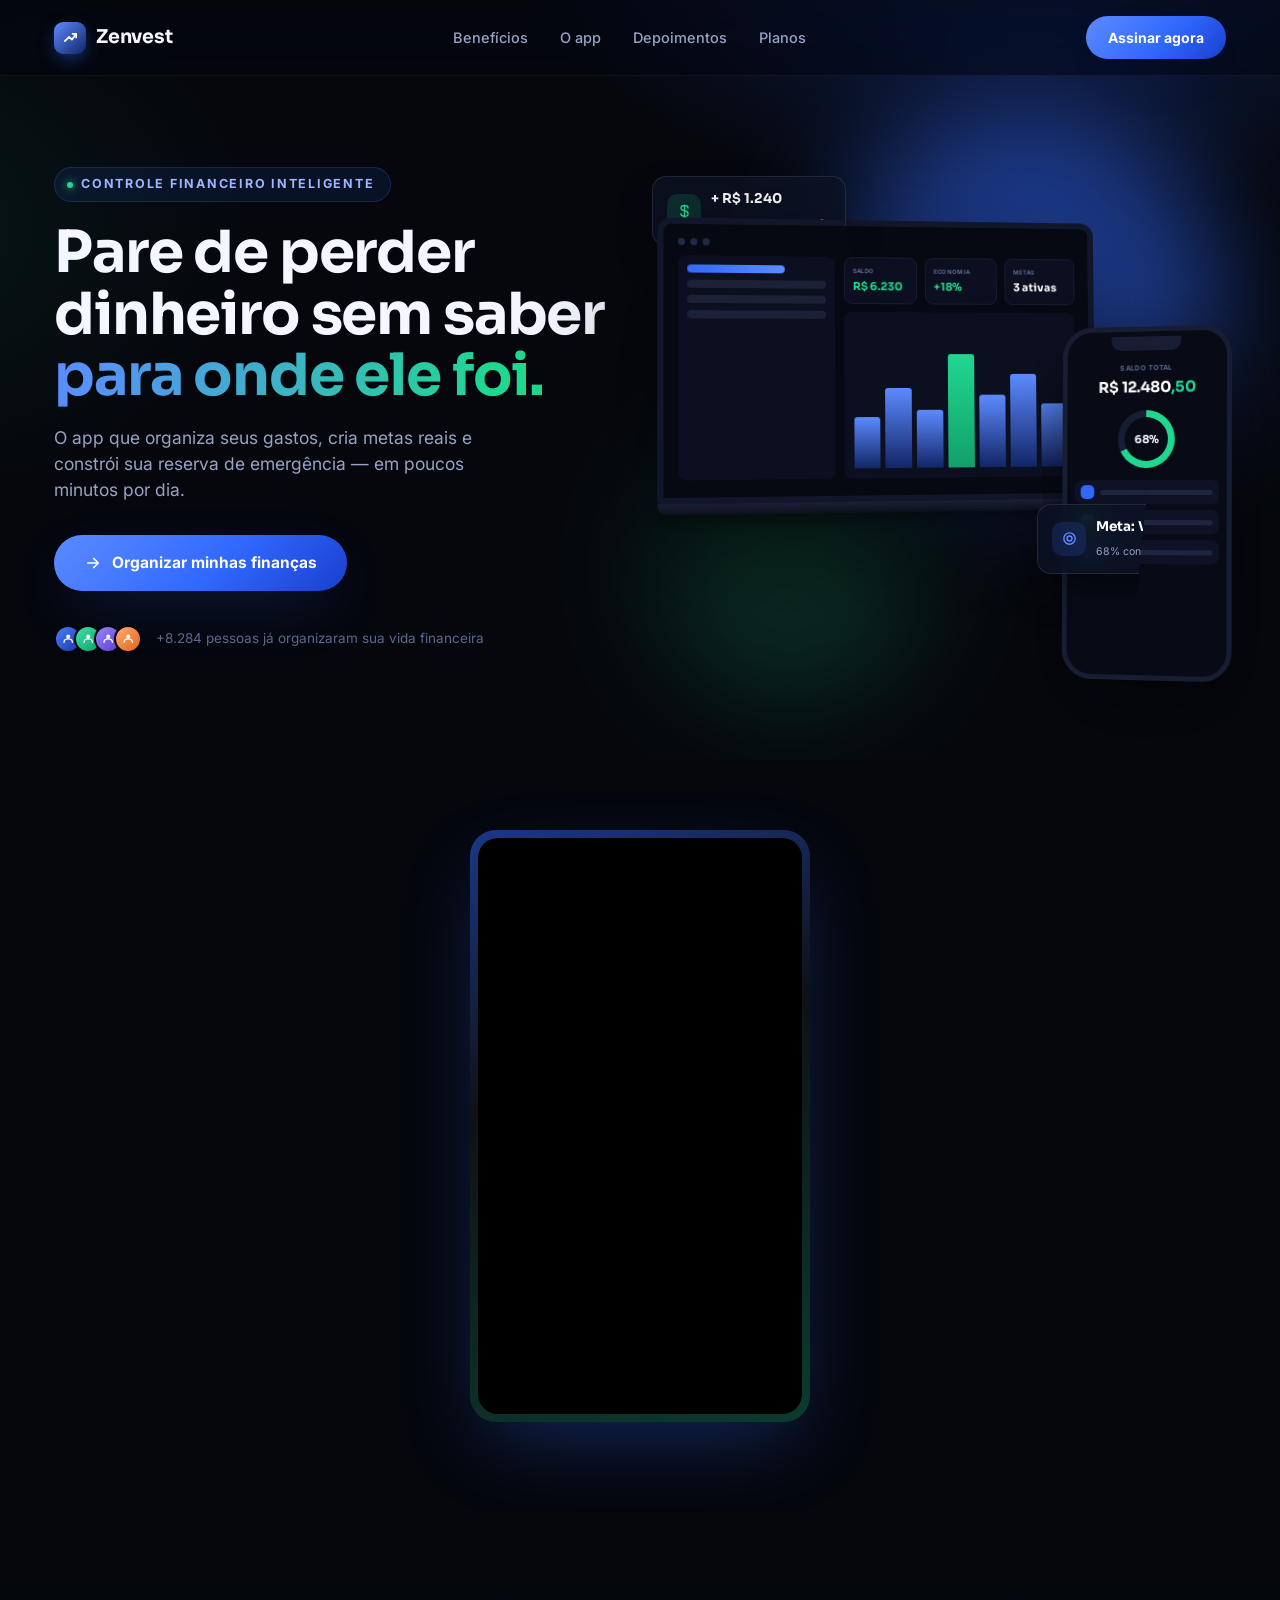
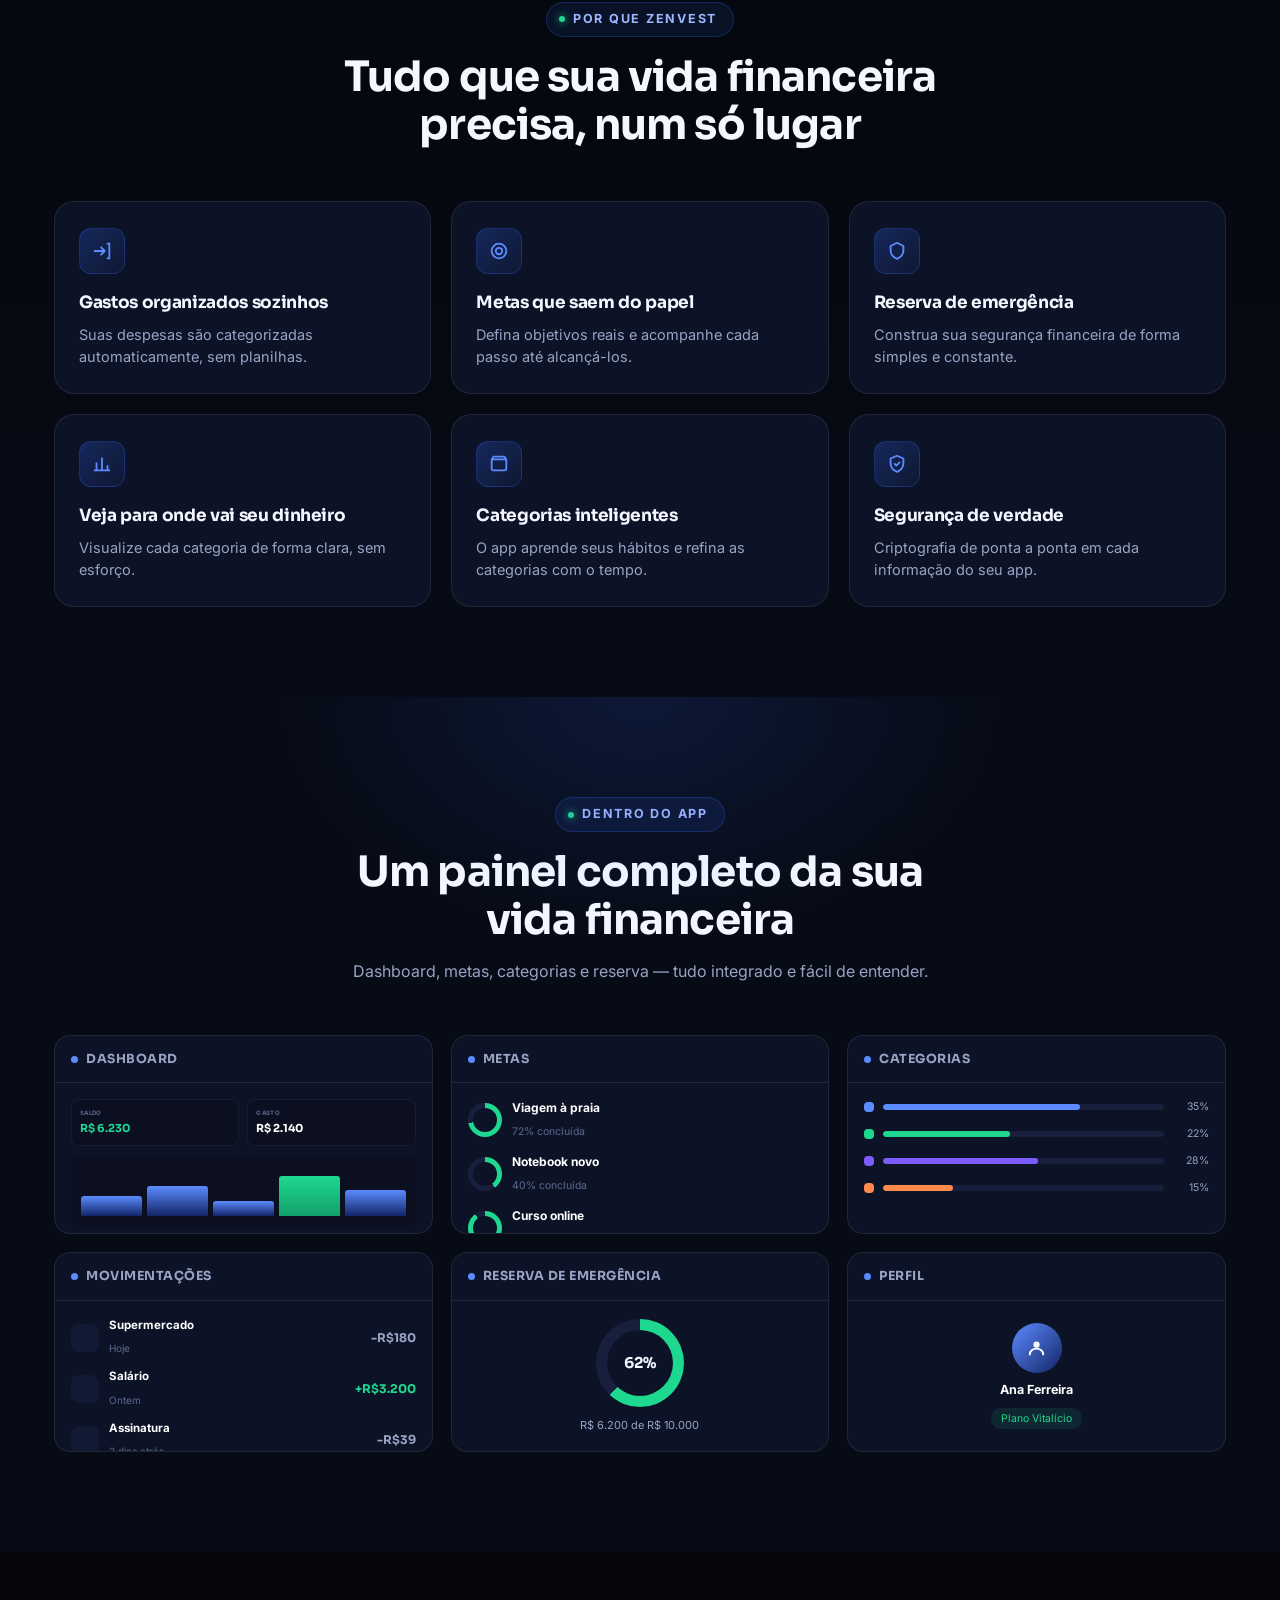
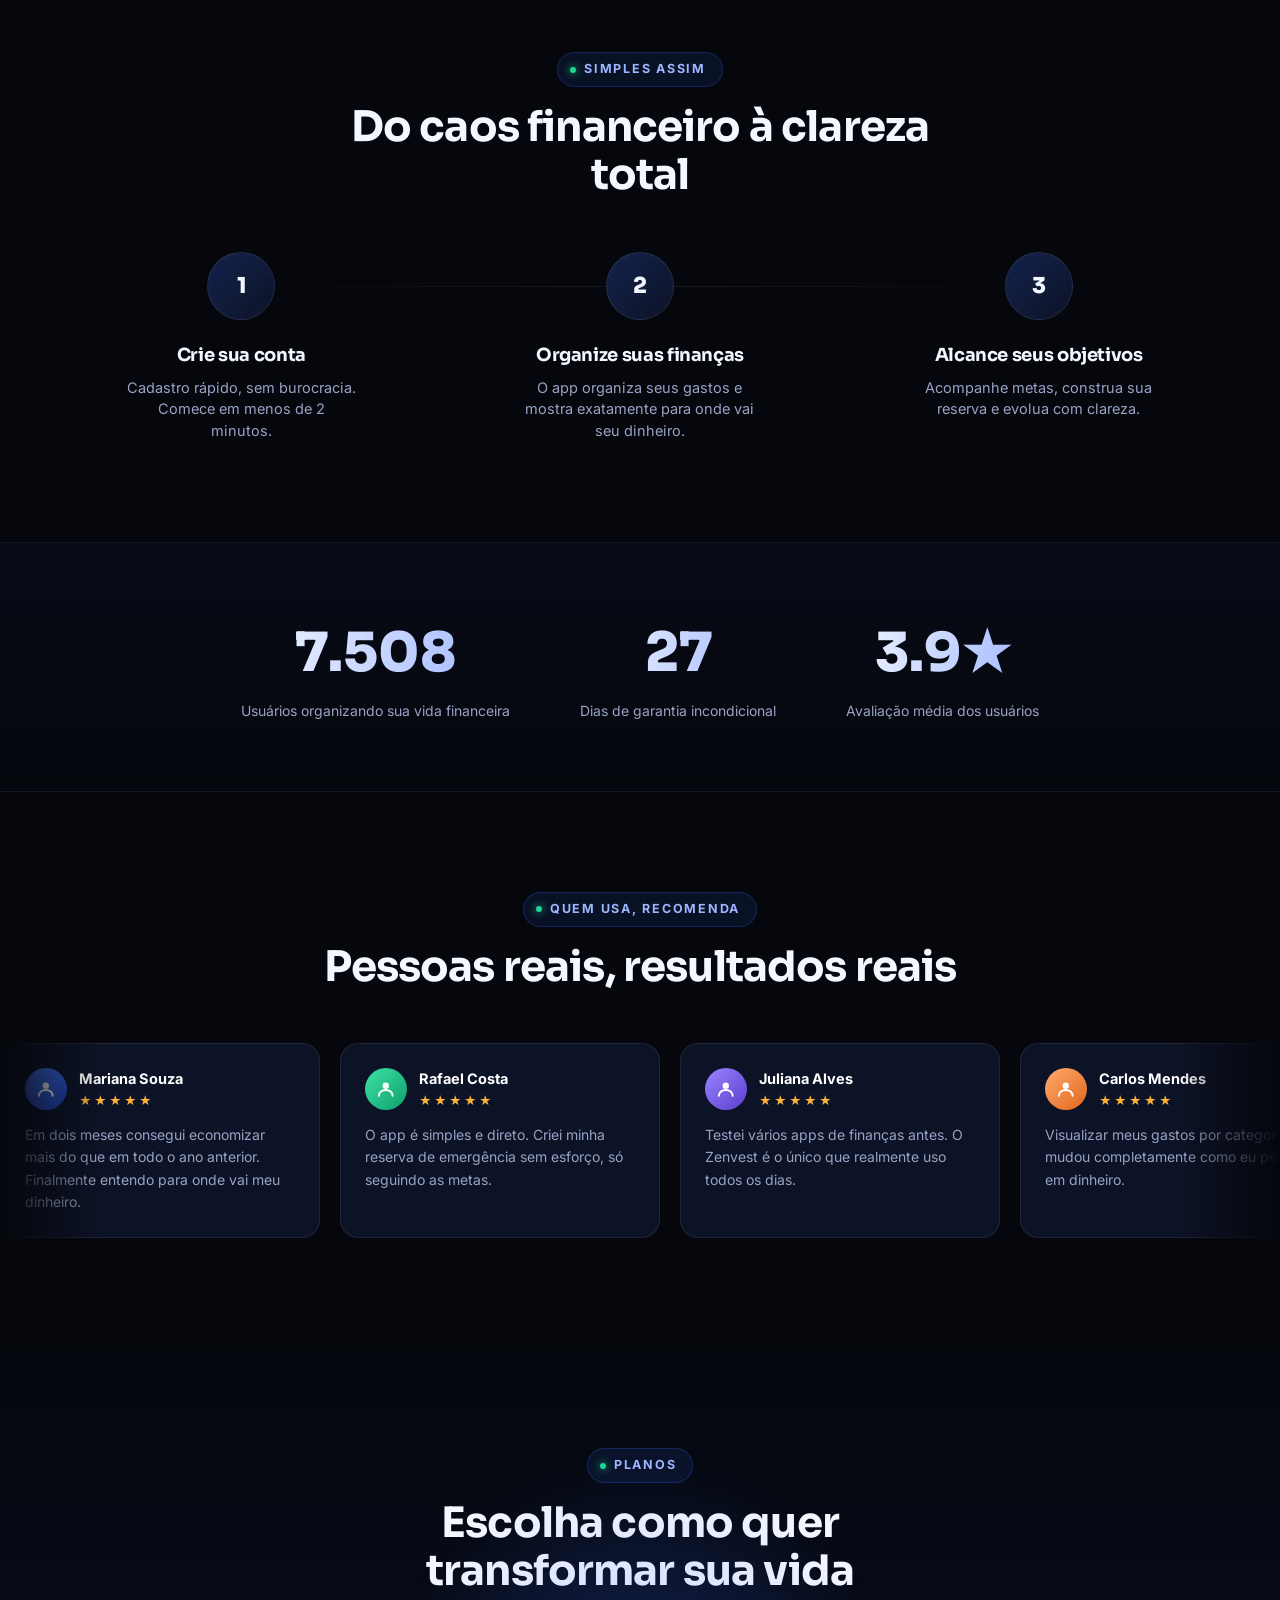
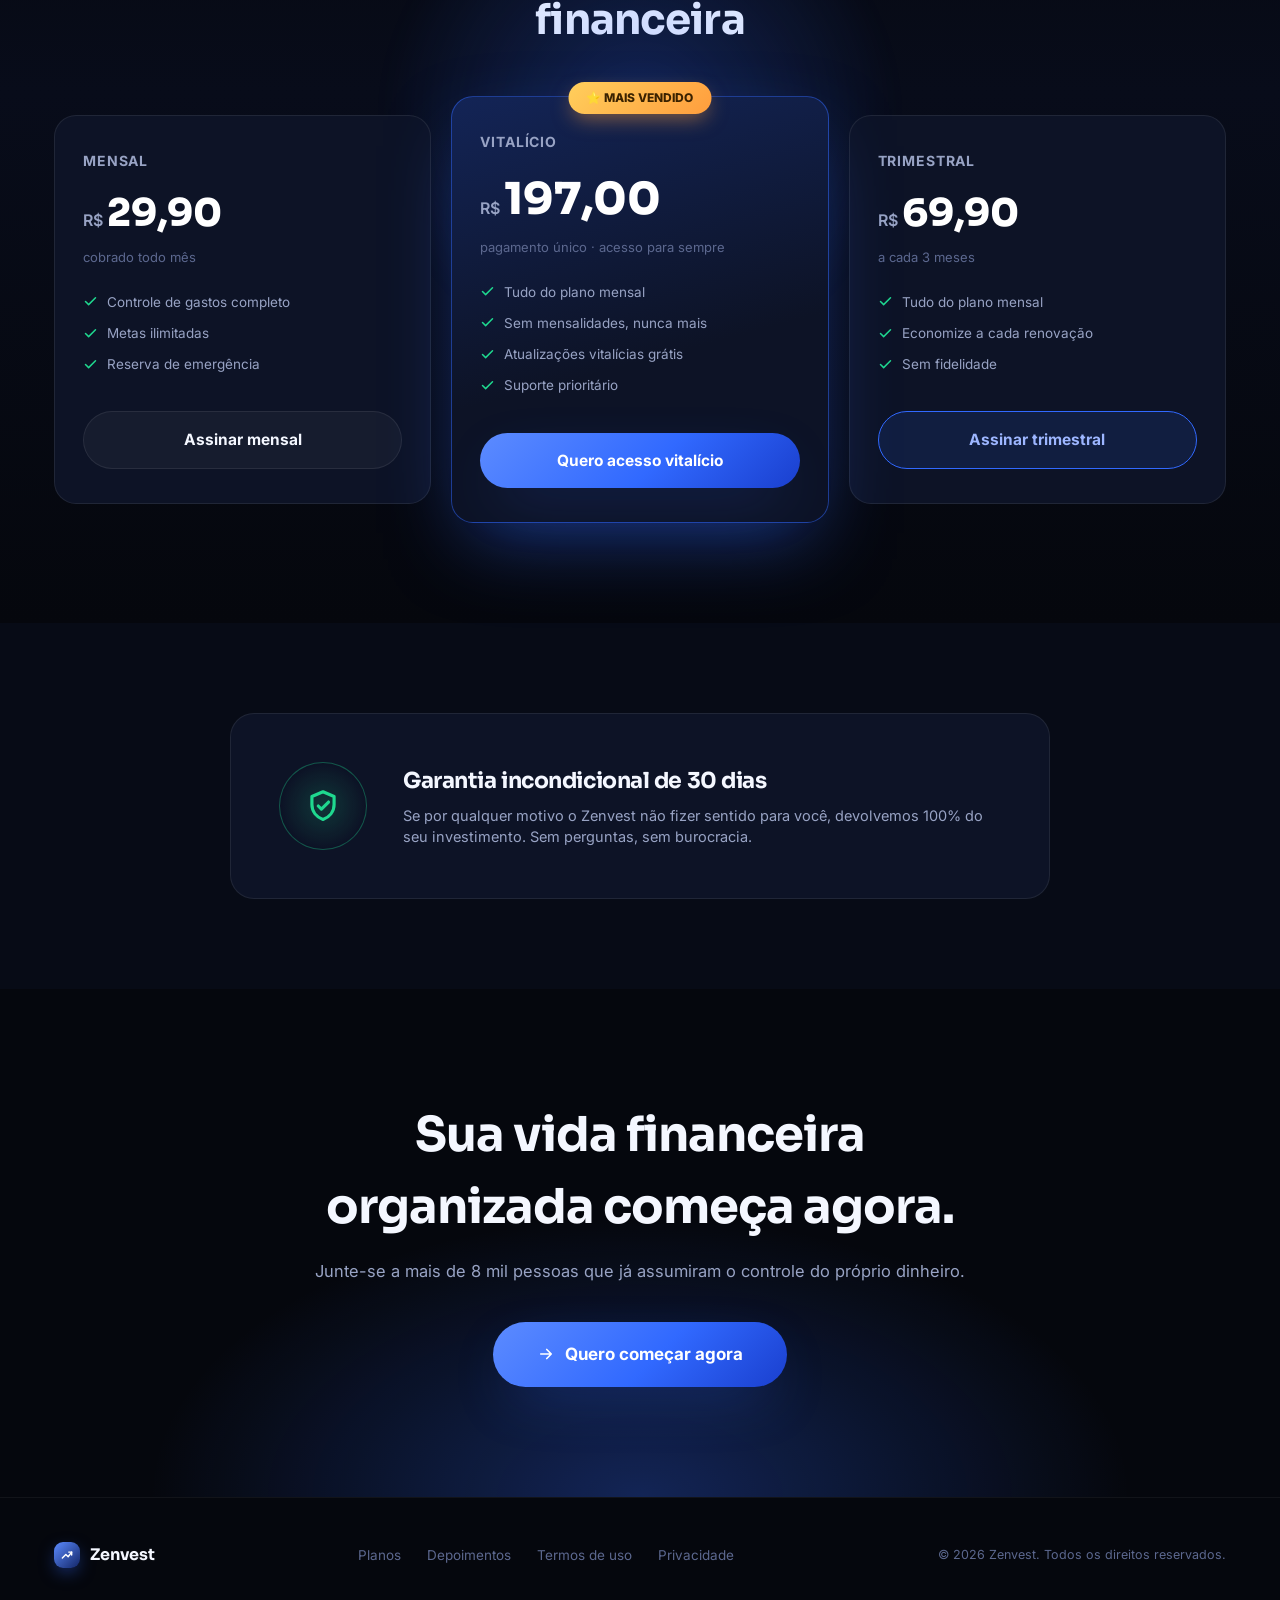
==== commit 8133e71b: "Update index.html" ====
--- a/index.html
+++ b/index.html
@@ -1,5 +1,22 @@
 <!DOCTYPE html>
 <html lang="pt-BR">
+  <!-- Meta Pixel Code -->
+<script>
+!function(f,b,e,v,n,t,s)
+{if(f.fbq)return;n=f.fbq=function(){n.callMethod?
+n.callMethod.apply(n,arguments):n.queue.push(arguments)};
+if(!f._fbq)f._fbq=n;n.push=n;n.loaded=!0;n.version='2.0';
+n.queue=[];t=b.createElement(e);t.async=!0;
+t.src=v;s=b.getElementsByTagName(e)[0];
+s.parentNode.insertBefore(t,s)}(window, document,'script',
+'https://connect.facebook.net/en_US/fbevents.js');
+fbq('init', '843662078680804');
+fbq('track', 'PageView');
+</script>
+<noscript><img height="1" width="1" style="display:none"
+src="https://www.facebook.com/tr?id=843662078680804&ev=PageView&noscript=1"
+/></noscript>
+<!-- End Meta Pixel Code -->
 <head>
 <meta charset="UTF-8">
 <meta name="viewport" content="width=device-width, initial-scale=1, maximum-scale=1">
